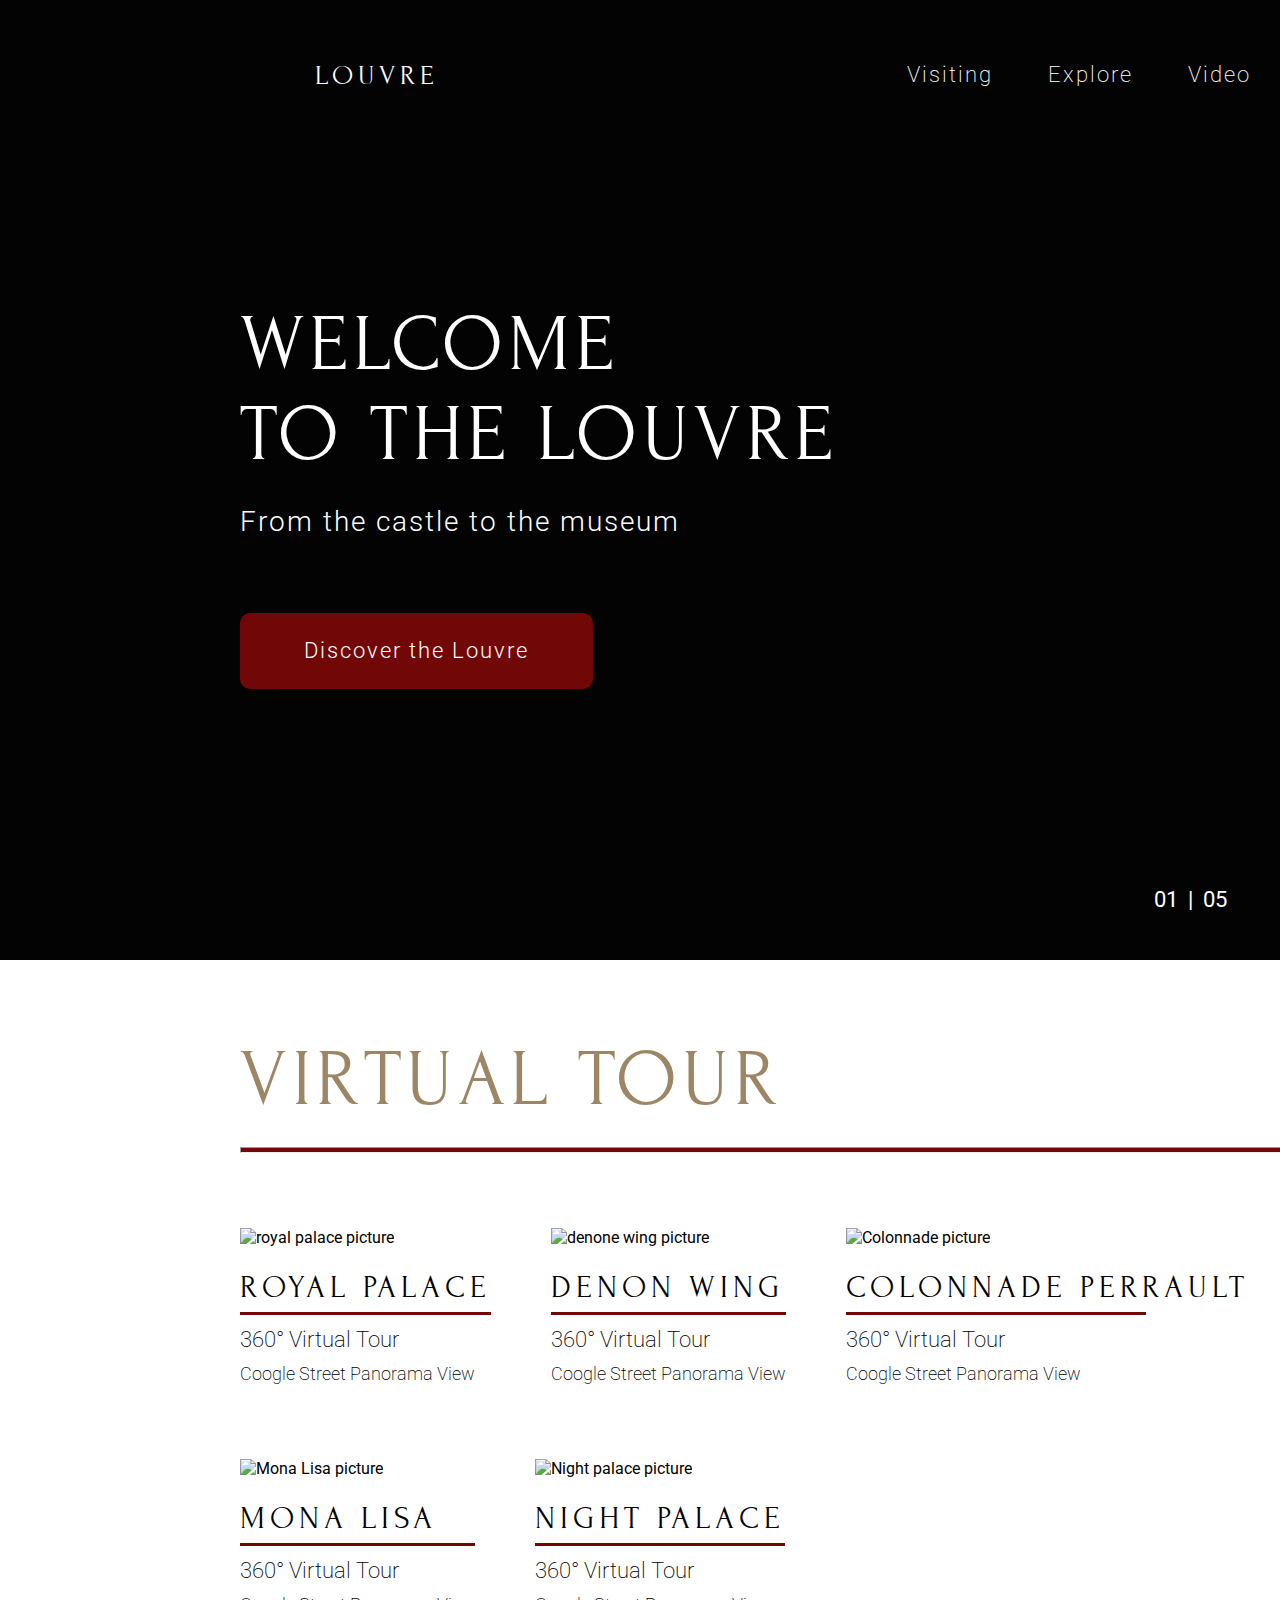
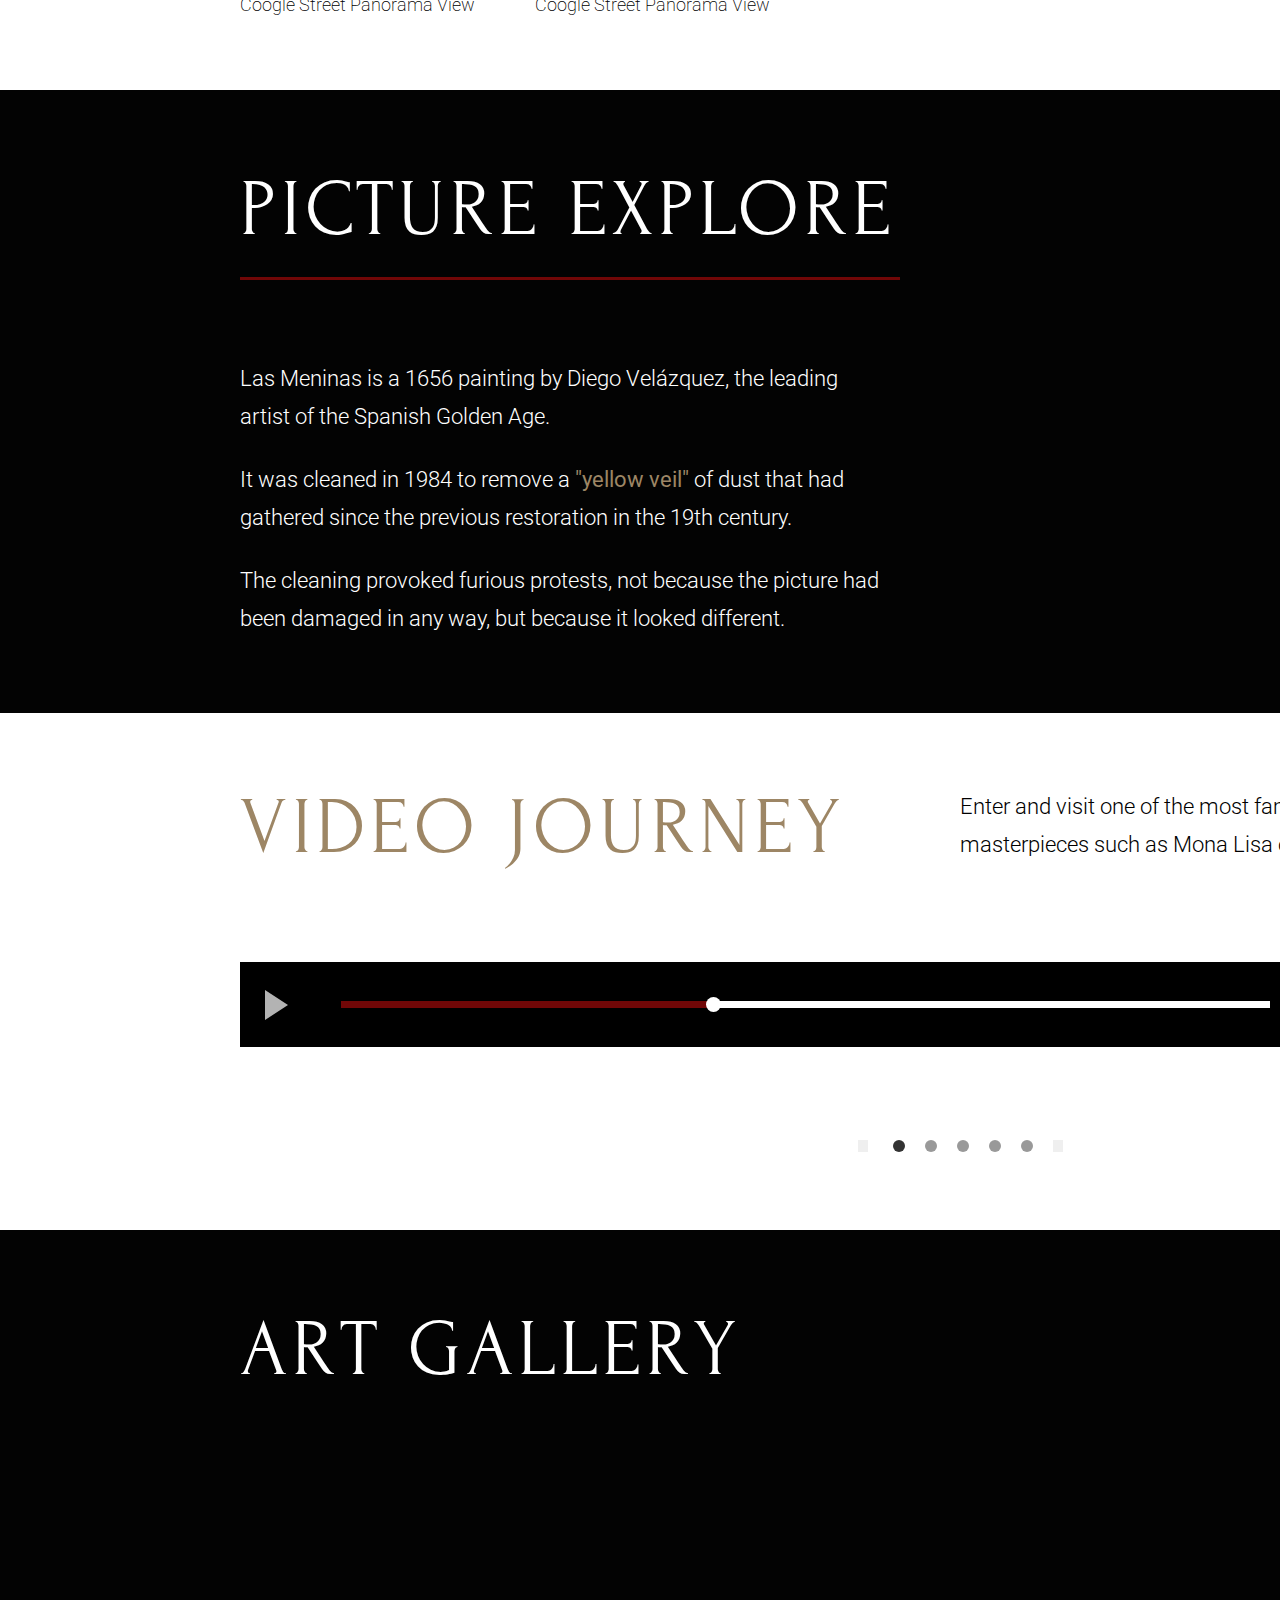
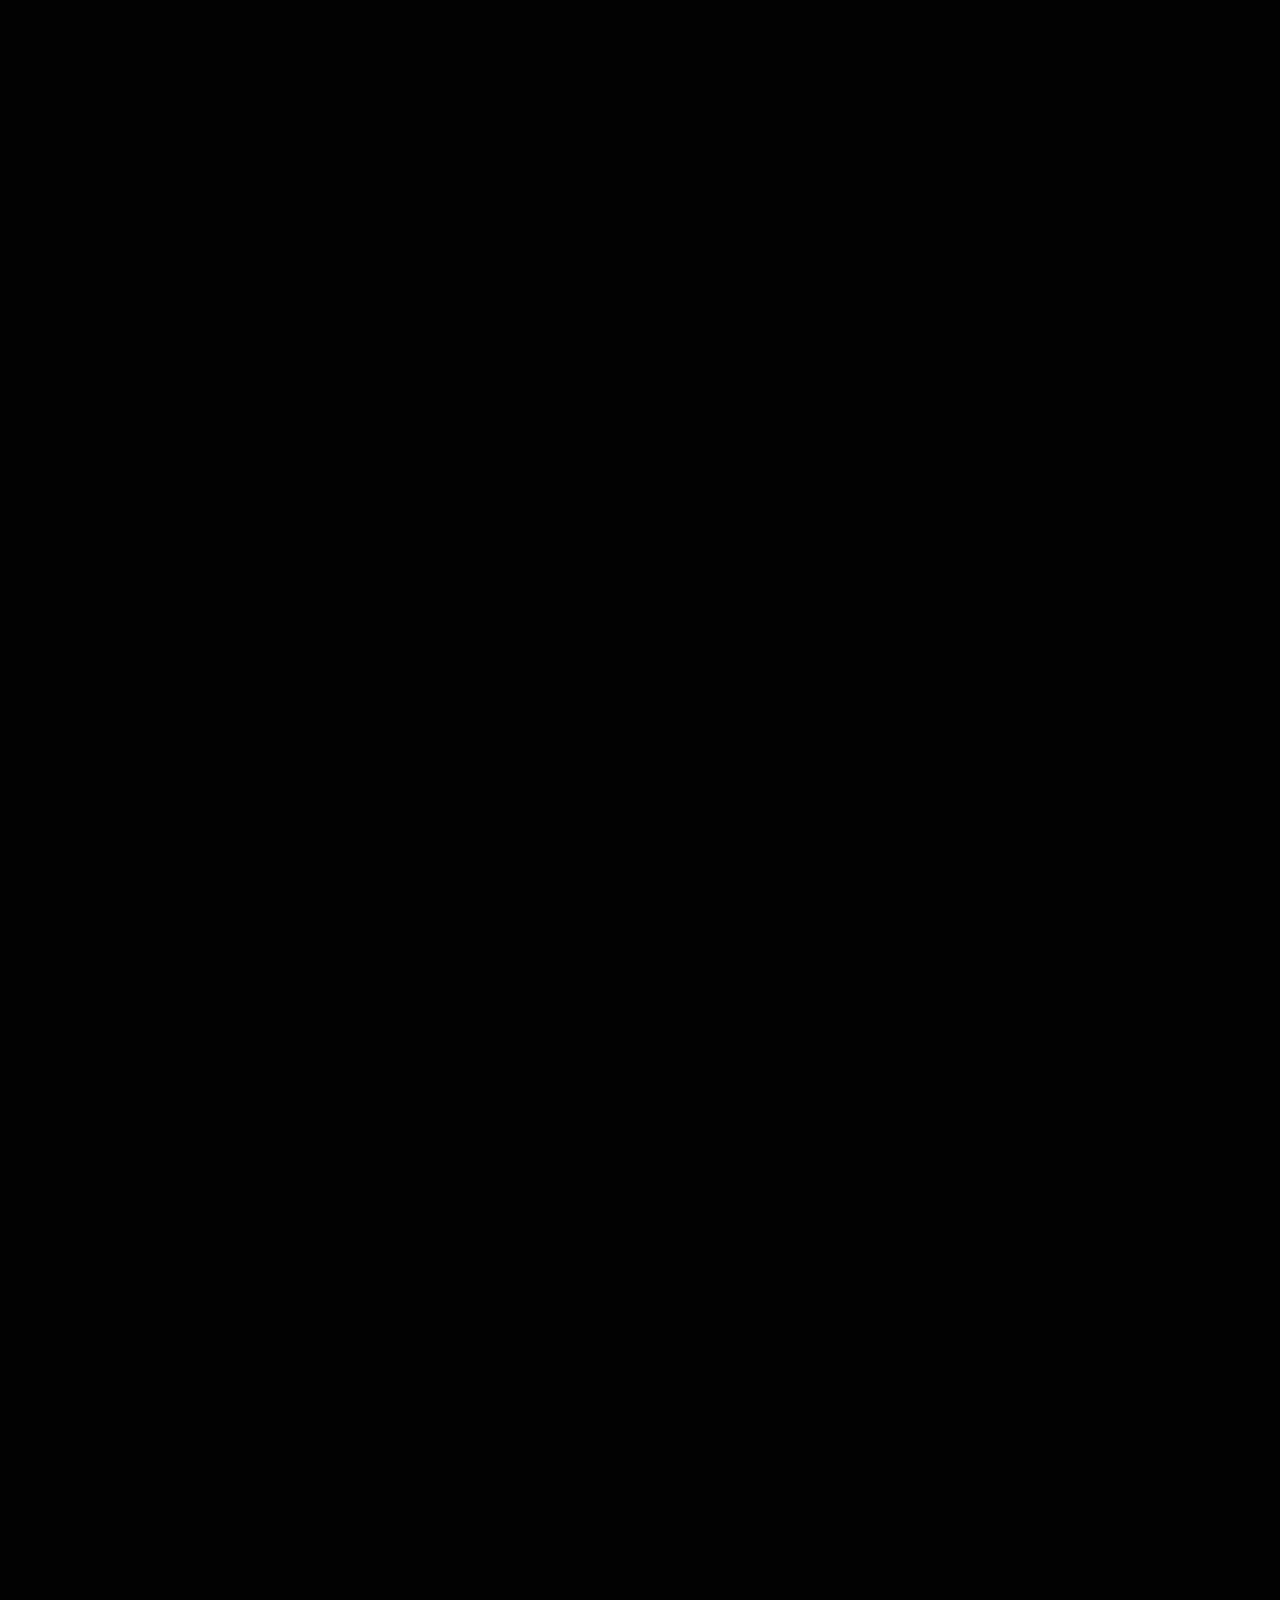
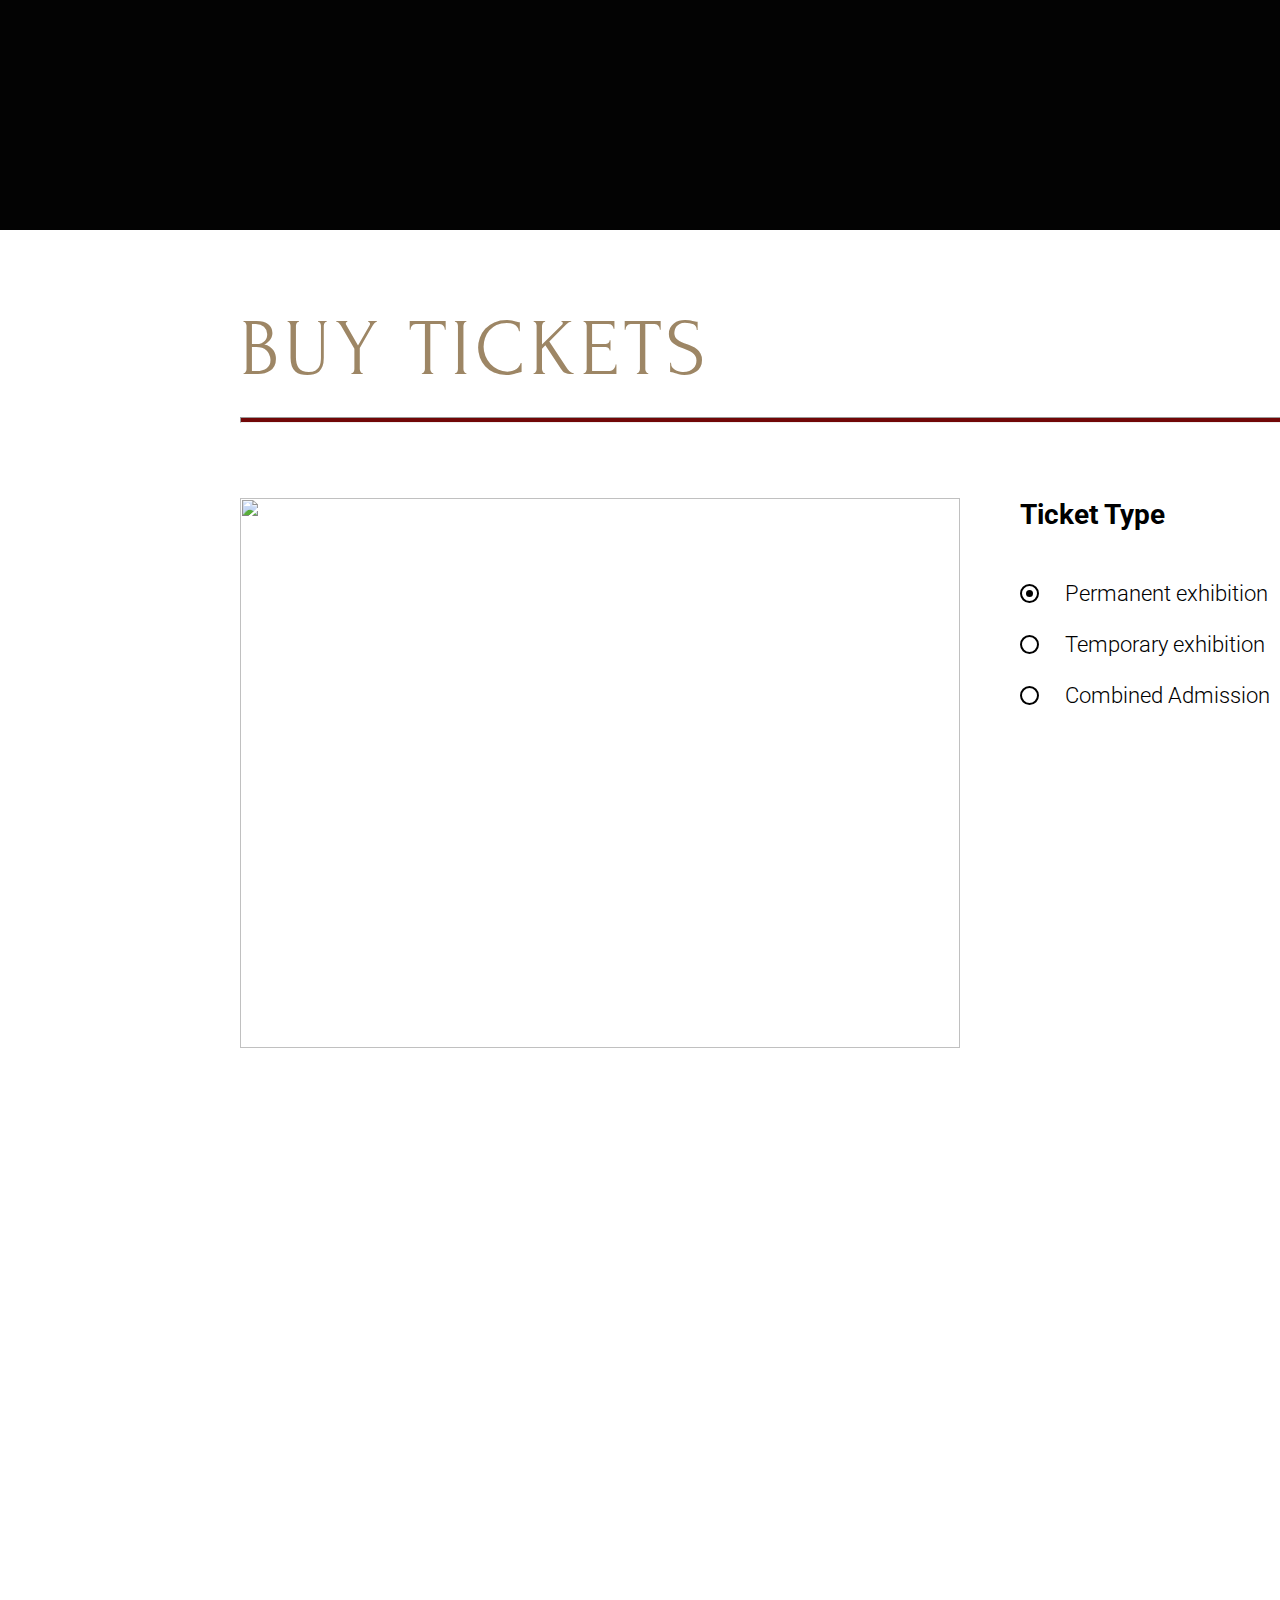
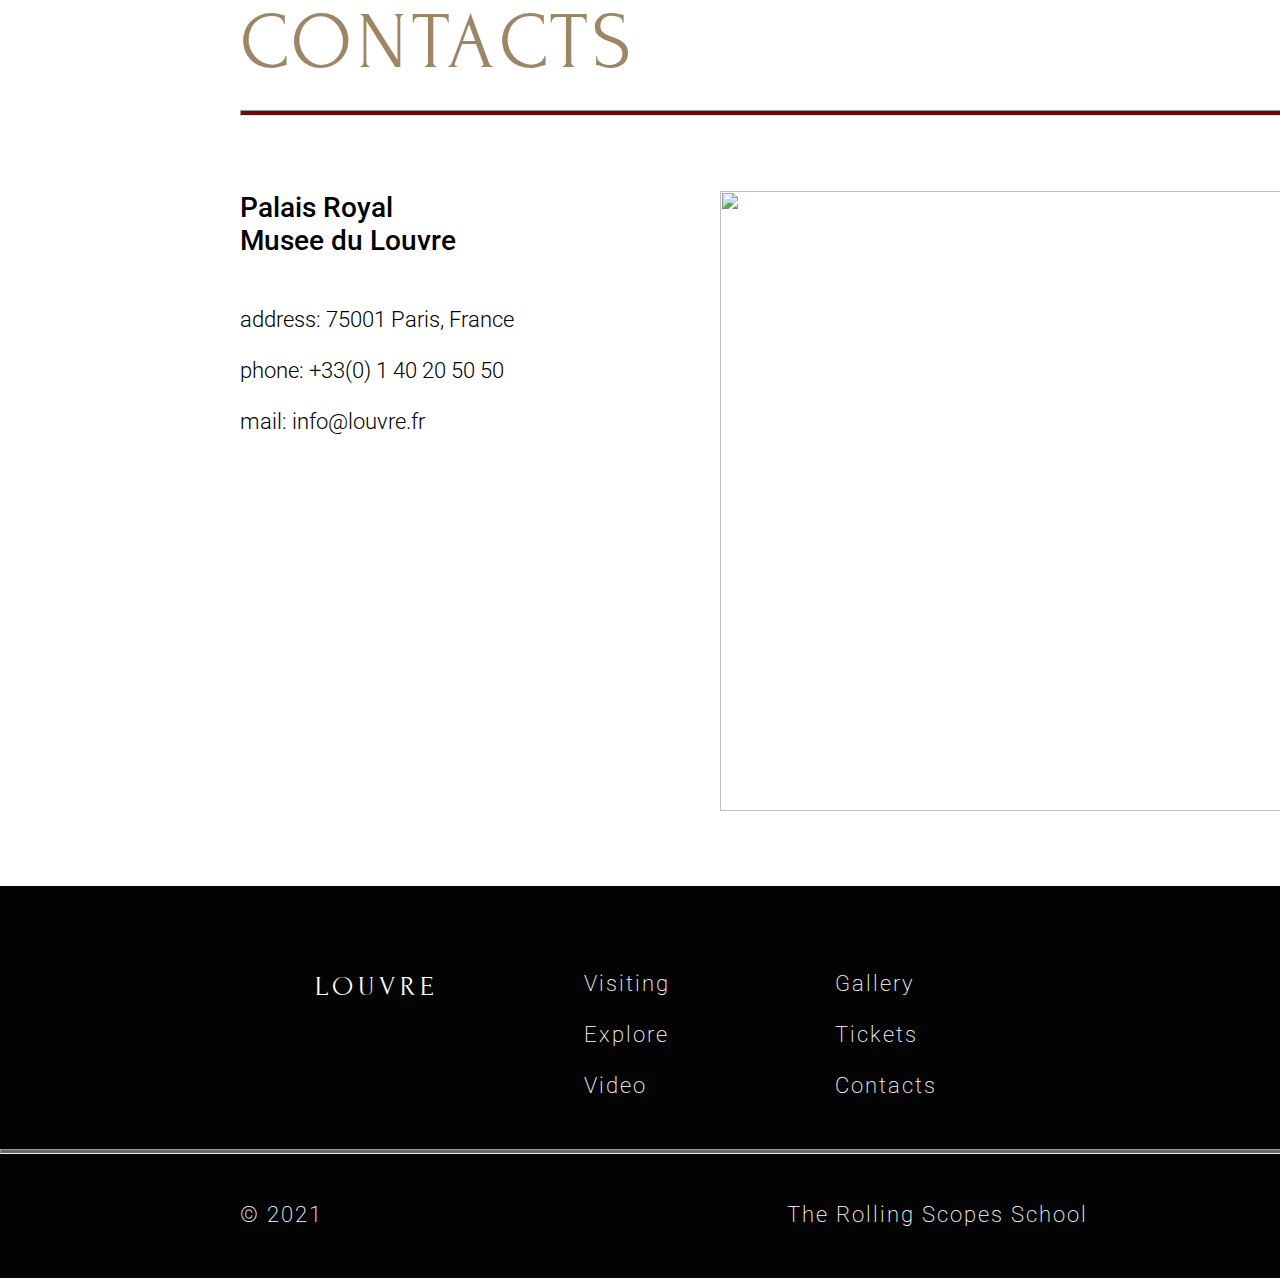
==== museum/index.html @ 7eae566b "feat: add popup form" ====
<!DOCTYPE html>
<html lang="en">
<head>
  <meta charset="UTF-8">
  <meta http-equiv="X-UA-Compatible" content="IE=edge">
  <meta name="viewport" content="width=device-width, initial-scale=1.0">
  <link rel="preconnect" href="https://fonts.googleapis.com">
  <link rel="preconnect" href="https://fonts.gstatic.com" crossorigin>
  <link href="https://fonts.googleapis.com/css2?family=Forum&family=Roboto:wght@100;300;400&display=swap" rel="stylesheet">
  <link rel="stylesheet" href="style.css" />
  <link rel="icon" href="assets/favicon.ico">
  <title>museum</title>
</head>
<body>
  <header class="main-header dark-section">
    <div class="container header-container">
      <div class="header-title">
        <h1 class="header-title">Louvre</h1>
      </div>
      <nav class="header-nav">
        <ul class="top-nav-list">
          <li class="top-nav-item">
            <a class="nav-link" href="#visiting">Visiting</a>
          </li>
          <li class="top-nav-item">
            <a class="nav-link" href="#explore">Explore</a>
          </li>
          <li class="top-nav-item">
            <a class="nav-link" href="#video">Video</a>
          </li>
          <li class="top-nav-item">
            <a class="nav-link" href="#gallery">Gallery</a>
          </li>
          <li class="top-nav-item">
            <a class="nav-link" href="#tickets">Tickets</a>
          </li>
          <li class="top-nav-item">
            <a class="nav-link" href="#contacts">Contacts</a>
          </li>
        </ul>
      </nav>
    </div>
  </header>
  <main>
    <section class="section dark-section welcome-section">
      <div class="container welcome-container">
        <div class="welcome-info">
          <h2 class="section-title dark-section-title">Welcome <br> to the Louvre</h2>
          <p class="welcome-text">From the castle to the museum</p>
          <a class="welcome-link" href="tours/tour1.html" target="_blank">Discover the Louvre</a>
        </div>
        <div class="slider-nav">
          <div class="counter">
            <span>01&nbsp |&nbsp  05</span>
          </div>
          <ul class="slider-dots">
            <li class="slide-dot slick-active"><button></button></li>
            <li class="slide-dot"><button></button></li>
            <li class="slide-dot"><button></button></li>
            <li class="slide-dot"><button></button></li>
            <li class="slide-dot"><button></button></li>
          </ul>
          <div class="arrow-buttons">
            <button class="left-arrow"></button>
            <button class="rigth-arrow"></button>
          </div>
        </div>
      </div>
    </section>
    <section class="section visiting-section" id="Explore">
      <div class="container visiting-container">
        <h2 class="section-title">Virtual tour</h2>
        <hr>
        <div class="tour-items">
          <a class="tour-link" href="tours/tour2.html" target="_blank">
            <div class="tour-item">
              <img class="tour-pic" src="./assets/img/tours/Royal Palace.jpg" width="440" height="285" alt="royal palace picture">
              <h3 class="tour-title">Royal palace</h3>
              <p class="tour-info-header">360° Virtual Tour</p>
              <p class="tour-info-footer">Coogle Street Panorama View</p>
            </div>
          </a>
          <a class="tour-link" href="tours/tour3.html" target="_blank">
            <div class="tour-item">
              <img class="tour-pic" src="./assets/img/tours/Denone Wing.jpg" width="440" height="285" alt="denone wing picture">
              <h3 class="tour-title">Denon wing</h3>
              <p class="tour-info-header">360° Virtual Tour</p>
              <p class="tour-info-footer">Coogle Street Panorama View</p>
            </div>
          </a>
          <a class="tour-link" href="tours/tour4.html" target="_blank">
            <div class="tour-item">
              <img class="tour-pic" src="./assets/img/tours/colonnade.jpg" width="440" height="285" alt="Colonnade picture">
              <h3 class="tour-title">Colonnade Perrault</h3>
              <span class="tour-info-header">360° Virtual Tour</span>
              <p class="tour-info-footer">Coogle Street Panorama View</p>
            </div>
          </a>
          <a class="tour-link" href="tours/tour5.html" target="_blank">
            <div class="tour-item">
              <img class="tour-pic" src="./assets/img/tours/greek hall.jpg" width="440" height="285" alt="greek hall picture">
              <h3 class="tour-title">Greek hall</h3>
              <p class="tour-info-header">360° Virtual Tour</p>
              <p class="tour-info-footer">Coogle Street Panorama View</p>
            </div>
          </a>
          <a class="tour-link" href="tours/tour6.html" target="_blank">
            <div class="tour-item">
              <img class="tour-pic" src="./assets/img/tours/mona.jpg" width="440" height="285" alt="Mona Lisa picture">
              <h3 class="tour-title">Mona Lisa</h3>
              <p class="tour-info-header">360° Virtual Tour</p>
              <p class="tour-info-footer">Coogle Street Panorama View</p>
            </div>
          </a>
          <a class="tour-link" href="tours/tour7.html" target="_blank">
            <div class="tour-item">
              <img class="tour-pic" src="./assets/img/tours/night.jpg" width="440" height="285" alt="Night palace picture">
              <h3 class="tour-title">Night Palace</h3>
              <p class="tour-info-header">360° Virtual Tour</p>
              <p class="tour-info-footer">Coogle Street Panorama View</p>
            </div>
          </div>
          </a>
      </div>
    </section>
    <section class="section dark-section explore-section" id="visiting">
      <div class="container explore-container">
        <div class="explore-info">
          <h2 class="section-title dark-section-title">Picture explore</h2>
          <div class="explore-text">
            <p>Las Meninas is a 1656 painting by Diego Velázquez, the leading<br> artist of the Spanish Golden Age.</p>
            <p>It was cleaned in 1984 to remove a <span>"yellow veil"</span> of dust that had gathered since the previous restoration in the 19th century.</p>
            <p>The cleaning provoked furious protests, not because the picture had been damaged in any way, but because it looked different.</p>
          </div>
        </div>
        <div class="explore-slider">
          <div class="slide">
            <img src="./assets/img/explore-slider/after.jpg" width="720" height="700" alt="image after explore">
          </div>
        </div>
      </div>
    </section>
    <section class="section video-section" id="video">
      <div class="container video-container">
        <div class="video-header">
          <h2 class="section-title video-title">Video journey</h2>
          <p class="video-text">Enter and visit one of the most famous museums in the world and enjoy masterpieces such as Mona Lisa or Hammurabi's Code</p>
        </div>
          <div class="main-video">
            <img class="player" src="./assets/img/Preview.png" alt="">
            <button class="video-start"></button>
            <div class="player-control">
              <svg width="23" height="30" viewBox="0 0 23 30" fill="none" xmlns="http://www.w3.org/2000/svg">
                <path d="M23 15.0051L0 0C0 22.6144 0 11.5158 0 30L23 15.0051Z" fill="#B3B3B3"/>
              </svg>              
              <input class="progress" type="range" value="40" min="0" max="100" step="1">
              <svg width="36" height="30" viewBox="0 0 36 30" fill="none" xmlns="http://www.w3.org/2000/svg">
                <path d="M18.3326 0C17.8816 0 17.4905 0.156374 17.1604 0.469123L8.48928 8.68426H1.66737C1.21531 8.68426 0.825273 8.84064 0.495164 9.15339C0.165055 9.46614 0 9.83665 0 10.2639V19.7361C0 20.1633 0.165055 20.5339 0.495164 20.8466C0.825273 21.1594 1.21636 21.3157 1.66737 21.3157H8.48928L17.1604 29.5309C17.4905 29.8436 17.8806 30 18.3326 30C18.7847 30 19.1747 29.8436 19.5048 29.5309C19.8349 29.2181 20 28.8486 20 28.4203V1.57968C20 1.15239 19.8349 0.781873 19.5059 0.469123C19.1768 0.156374 18.7857 0 18.3337 0H18.3326Z" fill="#B3B3B3"/>
                <path d="M28.0399 18.515C28.7419 17.434 29.0929 16.266 29.0929 15.01C29.0929 13.754 28.7419 12.582 28.0399 11.492C27.3379 10.402 26.4099 9.63396 25.2529 9.18796C25.0879 9.10596 24.8809 9.06396 24.6339 9.06396C24.2049 9.06396 23.8329 9.21697 23.5189 9.52197C23.2049 9.82897 23.0479 10.203 23.0479 10.649C23.0479 10.996 23.1469 11.289 23.3459 11.528C23.5449 11.767 23.7829 11.974 24.0639 12.147C24.3439 12.32 24.6249 12.51 24.9059 12.717C25.1869 12.924 25.4259 13.216 25.6239 13.596C25.8219 13.976 25.9209 14.447 25.9209 15.008C25.9209 15.569 25.8219 16.04 25.6239 16.42C25.4259 16.8 25.1869 17.093 24.9059 17.299C24.6249 17.505 24.3439 17.696 24.0639 17.869C23.7829 18.042 23.5439 18.249 23.3459 18.488C23.1479 18.727 23.0479 19.021 23.0479 19.367C23.0479 19.813 23.2059 20.188 23.5189 20.494C23.8329 20.798 24.2039 20.953 24.6339 20.953C24.8809 20.953 25.0879 20.912 25.2529 20.829C26.4089 20.366 27.3379 19.594 28.0399 18.512V18.515Z" fill="#B3B3B3"/>
                <path d="M33.8744 22.1208C35.2915 19.9463 36 17.5714 36 14.999C36 12.4276 35.2915 10.0547 33.8744 7.87713C32.4574 5.70262 30.5822 4.11727 28.2497 3.12618C28.0337 3.04274 27.8167 3 27.5997 3C27.1667 3 26.7913 3.15976 26.4744 3.47927C26.1574 3.79878 26 4.17629 26 4.61384C26 5.26914 26.325 5.76469 26.975 6.1015C27.9075 6.58891 28.5414 6.95828 28.8744 7.21063C30.1078 8.11829 31.0707 9.25592 31.762 10.6255C32.4534 11.9952 32.7996 13.4523 32.7996 15C32.7996 16.5457 32.4534 18.0038 31.762 19.3745C31.0707 20.7441 30.1078 21.8817 28.8744 22.7894C28.5414 23.0417 27.9075 23.4111 26.975 23.8985C26.325 24.2353 26 24.7298 26 25.3862C26 25.8227 26.1585 26.2012 26.4744 26.5207C26.7903 26.8402 27.1738 27 27.6239 27C27.8238 27 28.0327 26.9573 28.2487 26.8738C30.5811 25.8817 32.4574 24.2984 33.8734 22.1219L33.8744 22.1208Z" fill="#B3B3B3"/>
              </svg>
              <input class="volume" type="range" id='volume' min=0 max=1 step=0.01 value='1'>
              <svg width="36" height="36" viewBox="0 0 36 36" fill="none" xmlns="http://www.w3.org/2000/svg">
                <path d="M31.744 31.7534H23.2432V35.9999H35.9995V23.2402H31.744V31.7534Z" fill="#B3B3B3"/>
                <path d="M4.25546 23.2402H0V35.9999H12.7563V31.7534H4.25546V23.2402Z" fill="#B3B3B3"/>
                <path d="M0 12.7597H4.25546V4.25656H12.7563V0H0V12.7597Z" fill="#B3B3B3"/>
                <path d="M23.2432 0V4.25656H31.744V12.7597H35.9995V0H23.2432Z" fill="#B3B3B3"/>
              </svg> 
            </div>
          </div>
          <div class="video-playlist">
            <div class="video-item">
              <img class="youtube-prewiev" src="./assets/img/Video slide item 1.png" alt="">
              <button class="youtube-icon"></button>
            </div>
            <div class="video-item">
              <img class="youtube-prewiev" src="./assets/img/Video slide item 2.png" alt="">
              <button class="youtube-icon"></button>
            </div>
            <div class="video-item">
              <img class="youtube-prewiev" src="./assets/img/Video slide item 3.png" alt="">
              <button class="youtube-icon"></button>
            </div>
          </div>
          <div class="playlist-control">
            <button class="left-switch"></button>
            <ul class="slider-dots">
              <li class="slide-dot slick-active"><button></button></li>
              <li class="slide-dot"><button></button></li>
              <li class="slide-dot"><button></button></li>
              <li class="slide-dot"><button></button></li>
              <li class="slide-dot"><button></button></li>
            </ul>
            <button class="rigth-switch"></button>
          </div> 
      </div>
    </section>
    <section class="section dark-section gallery-section" id="gallery">
      <div class="container gallery-container">
        <h2 class="section-title dark-section-title gallery-title">Art gallery</h2>
        <div class="picture-container">
          <div class="picture-inner-container">
          </div>
        </div>
      </div>
    </section>
    <section class="section tickets-section" id="tickets">
      <div class="container tickets-container">
        <h2 class="section-title gallery-titler">Buy tickets</h2>
        <hr>
        <div class="tickets-content">
          <img class="tickets-img" src="./assets/img/tickets img.png" width="720" height="550" alt="">
          <div class="tickets-form">
            <div class="ticket-type-selectors">
              <h4 class="tickets-form-header">Ticket Type</h4>
              <label class="radio-container">
                <input class="radio-input" type="radio" checked="checked" name="radio">
                <span class="checkmark"></span>
                Permanent exhibition
              </label>
              <label class="radio-container">
                <input class="radio-input" type="radio" name="radio">
                <span class="checkmark"></span>
                Temporary exhibition
              </label>
              <label class="radio-container">
                <input class="radio-input" type="radio" name="radio">
                <span class="checkmark"></span>
                Combined Admission
              </label>
            </div>
            <div class="tickets-counters">
              <h4 class="tickets-form-header">Amount</h4>
              <p class="counter-label">Basic 18+</p>
              <div class="ticket-counter">
                <button type="button" onclick="this.nextElementSibling.stepDown()">–</button>
                <input type="number" min="0" max="20" value="1" readonly class="number">
                <button type="button" onclick="this.previousElementSibling.stepUp()">+</button>
              </div>
              <p class="counter-label">Senior 65+</p>
              <div class="ticket-counter">
                <button type="button" onclick="this.nextElementSibling.stepDown()">–</button>
                <input type="number" min="0" max="20" value="1" readonly class="number">
                <button type="button" onclick="this.previousElementSibling.stepUp()">+</button>
              </div>
              <p class="total-price">Total €220</p>
              <button class="buy popup-btn">Buy Now</button>
          </div>
        </div>
      </div>
    </section>
    <div class="parallax"></div>
    <section class="section contacts-section" id="contacts">
      <div class="container tickets-container">
        <h2 class="section-title contacts-titler">Contacts</h2>
        <hr>
        <div class="contacts-content">
          <div class="contacts-info">
            <h4 class="organization-name">Palais Royal<br>Musee du Louvre</h4>
            <p class="contact-info">address: 75001 Paris, France</p>
            <p class="contact-info">phone: <a class="contact-link" href="tel:+3301402050">+33(0) 1 40 20 50 50</a></p>
            <p class="contact-info">mail: <a class="contact-link" href="mailto:info@louvre.fr">info@louvre.fr</a></p>
          </div>
          <img class="map" src="./assets/img/map.png" width="960" height="620" alt="">
        </div>
      </div>
    </section>
  </main>
  <footer class="main-footer dark-section">
    <div class="container">
      <div class="footer-content">
        <div class="footer-title">
          <p class="footer-name">Louvre</p>
        </div>
        <nav class="footer-nav">
          <ul class="footer-nav-list">
            <li class="footer-nav-item">
              <a class="nav-link" href="#visiting">Visiting</a>
            </li>
            <li class="footer-nav-item">
              <a class="nav-link" href="#explore">Explore</a>
            </li>
            <li class="footer-nav-item">
              <a class="nav-link" href="#video">Video</a>
            </li>
          </ul>
          <ul class="footer-nav-list">
            <li class="footer-nav-item">
              <a class="nav-link" href="#gallery">Gallery</a>
            </li>
            <li class="footer-nav-item">
              <a class="nav-link" href="#tickets">Tickets</a>
            </li>
            <li class="footer-nav-item">
              <a class="nav-link" href="#contacts">Contacts</a>
            </li>
          </ul>
        </nav>
        <div class="social-links">
          <ul class="social-icons">
            <li>
              <a class="social-icon social-icon-youtube" href="https://www.youtube.com/user/louvre" title="..." target="_blank">
                <svg width="24" height="24" viewBox="0 0 24 24" fill="none" xmlns="http://www.w3.org/2000/svg">
                  <path d="M10.03 15.38V8.62L15.97 12L10.03 15.38ZM23.23 6.5C23.1026 6.01772 22.8508 5.57733 22.4998 5.22285C22.1489 4.86838 21.711 4.61222 21.23 4.48C19.46 4 12.35 4 12.35 4C12.35 4 5.25 4 3.48 4.48C2.99901 4.61222 2.56115 4.86838 2.21018 5.22285C1.85921 5.57733 1.60743 6.01772 1.48 6.5C1 8.28 1 12 1 12C1 12 1 15.72 1.47 17.5C1.5983 17.9835 1.85159 18.4247 2.20441 18.7793C2.55723 19.1338 2.99717 19.3893 3.48 19.52C5.25 20 12.36 20 12.36 20C12.36 20 19.46 20 21.23 19.52C21.711 19.3878 22.1489 19.1316 22.4998 18.7771C22.8508 18.4227 23.1026 17.9823 23.23 17.5C23.71 15.72 23.71 12 23.71 12C23.71 12 23.71 8.28 23.24 6.5H23.23Z" fill="white"/>
                </svg>                        
              </a>
            </li>
            <li>
              <a class="social-icon social-icon-insta" href="https://www.instagram.com/museelouvre/" title="..." target="_blank">
                <svg width="24" height="24" viewBox="0 0 24 24" fill="none" xmlns="http://www.w3.org/2000/svg">
                  <path d="M13.0202 2C14.8202 2 15.2002 2.02 16.1202 2.06C17.1802 2.11 17.9102 2.28 18.5402 2.53C19.2002 2.78 19.7602 3.13 20.3102 3.68C20.8702 4.23 21.2102 4.79 21.4702 5.45C21.7202 6.08 21.8802 6.81 21.9302 7.88C21.9802 8.83 21.9902 9.2 21.9902 11.2V12.8C21.9902 14.8 21.9802 15.17 21.9302 16.12C21.9144 16.9468 21.7589 17.7651 21.4702 18.54C21.2102 19.2 20.8702 19.76 20.3202 20.31C19.7602 20.87 19.2002 21.21 18.5402 21.47C17.9102 21.72 17.1802 21.88 16.1202 21.93C15.1702 21.98 14.7902 21.99 12.7902 21.99H11.2002C9.20015 21.99 8.83015 21.98 7.87015 21.93C7.04333 21.9141 6.22515 21.7586 5.45015 21.47C4.78376 21.2195 4.17981 20.8271 3.68015 20.32C3.16796 19.8186 2.77199 19.211 2.52015 18.54C2.23177 17.765 2.07626 16.9468 2.06015 16.12C2.01113 15.0874 1.99112 14.0537 2.00015 13.02V10.97C2.00015 9.17 2.02015 8.79 2.06015 7.87C2.11015 6.81 2.28015 6.08 2.52015 5.45C2.78015 4.79 3.12015 4.23 3.68015 3.68C4.17533 3.16743 4.78059 2.77418 5.45015 2.53C6.22461 2.23821 7.04278 2.07931 7.87015 2.06C8.79015 2.02 9.17015 2 10.9702 2H13.0202ZM13.0402 3.8H10.9502C9.22015 3.8 8.85015 3.82 7.95015 3.86C6.98015 3.9 6.45015 4.06 6.10015 4.2C5.63015 4.38 5.30015 4.6 4.95015 4.95C4.60015 5.3 4.38015 5.63 4.20015 6.1C4.07015 6.45 3.90015 6.98 3.86015 7.96C3.82015 8.86 3.80015 9.22 3.80015 10.96V13.04C3.80015 14.78 3.82015 15.14 3.86015 16.04C3.90015 17.01 4.06015 17.54 4.20015 17.89C4.38015 18.36 4.60015 18.69 4.95015 19.04C5.30015 19.39 5.63015 19.61 6.10015 19.79C6.45015 19.93 6.98015 20.09 7.96015 20.13C8.93015 20.18 9.28015 20.19 11.4402 20.19H12.5502C14.7202 20.19 15.0602 20.18 16.0402 20.13C17.0102 20.09 17.5402 19.93 17.8902 19.79C18.3602 19.61 18.6902 19.39 19.0402 19.04C19.3902 18.69 19.6102 18.36 19.7902 17.89C19.9302 17.54 20.0902 17.01 20.1302 16.04C20.1802 15.06 20.1902 14.72 20.1902 12.55V11.45C20.1902 9.28 20.1802 8.93 20.1302 7.95C20.0902 6.98 19.9302 6.45 19.7902 6.1C19.6292 5.66543 19.373 5.27246 19.0402 4.95C18.7179 4.61692 18.3249 4.3606 17.8902 4.2C17.2971 3.98317 16.6716 3.86822 16.0402 3.86C15.0409 3.81227 14.0405 3.79226 13.0402 3.8ZM12.0002 6.86C13.362 6.86 14.6681 7.40101 15.6311 8.36401C16.5941 9.32701 17.1352 10.6331 17.1352 11.995C17.1352 13.3569 16.5941 14.663 15.6311 15.626C14.6681 16.589 13.362 17.13 12.0002 17.13C10.6383 17.13 9.33216 16.589 8.36916 15.626C7.40616 14.663 6.86515 13.3569 6.86515 11.995C6.86515 10.6331 7.40616 9.32701 8.36916 8.36401C9.33216 7.40101 10.6383 6.86 12.0002 6.86ZM12.0002 8.66C11.1157 8.66 10.2674 9.01136 9.64195 9.6368C9.01652 10.2622 8.66515 11.1105 8.66515 11.995C8.66515 12.8795 9.01652 13.7278 9.64195 14.3532C10.2674 14.9786 11.1157 15.33 12.0002 15.33C12.8847 15.33 13.7329 14.9786 14.3584 14.3532C14.9838 13.7278 15.3352 12.8795 15.3352 11.995C15.3352 11.1105 14.9838 10.2622 14.3584 9.6368C13.7329 9.01136 12.8847 8.66 12.0002 8.66ZM17.3302 5.46C17.6484 5.46 17.9536 5.58643 18.1787 5.81147C18.4037 6.03652 18.5302 6.34174 18.5302 6.66C18.5302 6.97826 18.4037 7.28348 18.1787 7.50853C17.9536 7.73357 17.6484 7.86 17.3302 7.86C17.0119 7.86 16.7067 7.73357 16.4816 7.50853C16.2566 7.28348 16.1302 6.97826 16.1302 6.66C16.1302 6.34174 16.2566 6.03652 16.4816 5.81147C16.7067 5.58643 17.0119 5.46 17.3302 5.46Z" fill="white"/>
                </svg>                  
              </a>
            </li>
            <li>
              <a class="social-icon social-icon-fb" href="https://www.facebook.com/museedulouvre" title="..." target="_blank">
                <svg width="13" height="20" viewBox="0 0 13 20" fill="none" xmlns="http://www.w3.org/2000/svg">
                  <path d="M3.78 20L3.75 11.25H0V7.5H3.75V5C3.75 1.63 5.84 0 8.85 0C10.29 0 11.53 0.1 11.89 0.15V3.68H9.8C8.17 3.68 7.85 4.46 7.85 5.6V7.5H12.5L11.25 11.25H7.85V20H3.78Z" fill="white"/>
                </svg>
              </a>
            </li>
            <li>
              <a class="social-icon social-icon-twit" href="http://twitter.com/museelouvre" title="..." target="_blank">
                <svg width="20" height="17" viewBox="0 0 20 17" fill="none" xmlns="http://www.w3.org/2000/svg">
                  <path d="M20 1.88C19.25 2.25 18.5 2.38 17.62 2.5C18.5 2 19.12 1.25 19.37 0.25C18.5606 0.731306 17.6743 1.06959 16.75 1.25C15.9485 0.46227 14.8737 0.0144601 13.75 0C11.62 0 9.75 1.88 9.75 4.13C9.75 4.5 9.75 4.75 9.88 5C8.24216 4.93823 6.63643 4.52707 5.17046 3.79408C3.70448 3.0611 2.41212 2.02321 1.38 0.75C1.00812 1.39563 0.834247 2.13634 0.88 2.88C0.891623 3.55196 1.06825 4.21077 1.39434 4.79842C1.72043 5.38608 2.18597 5.88456 2.75 6.25C2.12 6.25 1.5 6 0.87 5.75C0.87 7.75 2.25 9.38 4.12 9.75C3.75 9.88 3.37 9.88 3 9.88C2.75 9.88 2.5 9.88 2.25 9.75C2.75 11.38 4.25 12.63 6.13 12.63C4.67779 13.7963 2.8622 14.4156 1 14.38H0C1.87496 15.5591 4.03554 16.2056 6.25 16.25C13.75 16.25 17.88 10 17.88 4.62V4.12C18.7387 3.53355 19.4617 2.76969 20 1.88Z" fill="white"/>
                </svg>
              </a>
            </li>
            <li>
              <a class="social-icon social-icon-pint" href="https://www.pinterest.fr/museedulouvre/" title="..." target="_blank">
                <svg width="20" height="20" viewBox="0 0 20 20" fill="none" xmlns="http://www.w3.org/2000/svg">
                  <path d="M10.0002 0C7.67571 0.00823729 5.42667 0.826025 3.63977 2.31277C1.85286 3.79952 0.63972 5.86234 0.208905 8.1466C-0.221909 10.4309 0.156518 12.7939 1.27913 14.8293C2.40174 16.8648 4.1984 18.4456 6.36023 19.3C6.26023 18.51 6.19023 17.3 6.39023 16.43L7.56023 11.46C7.56023 11.46 7.26023 10.86 7.26023 9.98C7.26023 8.59 8.07023 7.56 9.08023 7.56C9.93023 7.56 10.3502 8.2 10.3502 8.96C10.3502 9.82 9.80023 11.1 9.51023 12.29C9.27023 13.29 10.0102 14.1 11.0002 14.1C12.7802 14.1 14.1402 12.23 14.1402 9.53C14.1402 7.13 12.4202 5.47 9.96023 5.47C9.37582 5.44433 8.79227 5.53734 8.2448 5.74342C7.69733 5.94951 7.19729 6.26438 6.77487 6.66904C6.35245 7.07371 6.01641 7.55977 5.78702 8.09789C5.55763 8.63601 5.43966 9.21503 5.44023 9.8C5.44023 10.66 5.77023 11.58 6.18023 12.08C6.26023 12.18 6.27023 12.27 6.24023 12.37L5.96023 13.5C5.92023 13.68 5.81023 13.73 5.63023 13.64C4.37023 13.05 3.59023 11.24 3.59023 9.76C3.59023 6.61 5.89023 3.72 10.2102 3.72C13.6702 3.72 16.3802 6.18 16.3802 9.49C16.3802 12.94 14.2002 15.71 11.1802 15.71C10.1802 15.71 9.22023 15.18 8.90023 14.56L8.27023 16.93C7.97509 17.8577 7.55811 18.7421 7.03023 19.56C8.40406 19.9816 9.85261 20.1021 11.2772 19.9133C12.7018 19.7245 14.069 19.2309 15.2856 18.4661C16.5023 17.7014 17.5398 16.6833 18.3275 15.4814C19.1152 14.2795 19.6346 12.9219 19.8504 11.5011C20.0661 10.0804 19.9731 8.62979 19.5776 7.24822C19.1822 5.86664 18.4936 4.58652 17.5588 3.49506C16.6241 2.40359 15.465 1.52642 14.1607 0.923296C12.8563 0.320168 11.4373 0.00525257 10.0002 0Z" fill="white"/>
                </svg>
              </a>
            </li>            
          </ul>
        </div>
      </div>
    </div>
    <hr>
    <div class="container">
      <div class="footer-info">
        <p class="footer-info-text">© 2021</p>
        <p class="footer-info-text">The Rolling Scopes School</p>
        <p class="footer-info-text">IgorLap239</p>
      </div>
    </div>
  </footer>
  <div class="popup-form hidden">
    <div class="container full-form-container">
      <div class="form-container">
        <div class="boocking-info">
          <svg width="85" height="41" viewBox="0 0 85 41" fill="none" xmlns="http://www.w3.org/2000/svg">
            <path d="M0 41L42.5 0L85 41H0ZM71.1751 40.3828H83.1745L77.1793 34.6113L71.1751 40.3828ZM57.3062 40.3828H69.3056L63.3104 34.6113L57.3062 40.3828ZM43.4353 40.3828H55.4367L49.4345 34.6113L43.4353 40.3828ZM29.5404 40.3828H41.5907L35.5656 34.6113L29.5404 40.3828ZM15.6015 40.3828H27.6019L21.6067 34.6113L15.6015 40.3828ZM1.81255 40.3828H13.9129L7.91767 34.6133L1.81255 40.3828ZM36.1691 34.0261L42.449 40.1854L48.783 34.0789L42.453 27.9574L36.1691 34.0261ZM64.2966 33.6402C64.2053 33.7189 64.1456 33.8278 64.1285 33.9469C64.1115 34.066 64.1381 34.1873 64.2036 34.2883V34.4159L64.2946 34.4648L68.9339 39.018L70.2978 40.1695L76.6167 34.0779L70.4307 28.1249H70.0679L64.2966 33.6402ZM22.2962 34.0281L28.6281 40.1326L34.958 34.0281L28.6281 27.9056L22.2962 34.0281ZM50.033 34.0281L56.4618 40.1306L62.7918 34.0281L56.4618 27.9076L50.033 34.0281ZM8.42726 34.0281L14.7552 40.1306L15.1998 39.7119L20.6285 34.4817C20.6998 34.4276 20.7576 34.3578 20.7975 34.2777C20.8373 34.1977 20.8582 34.1095 20.8583 34.0201C20.8567 33.9246 20.8327 33.8308 20.7881 33.7463C20.7435 33.6618 20.6796 33.5889 20.6015 33.5336C19.5264 32.5216 18.4502 31.4738 17.3711 30.427L15.7584 28.8677L14.7592 27.9056L8.42726 34.0281ZM15.3617 27.3393L21.7886 33.5296L21.9834 33.1866L27.6349 27.7261C27.7182 27.6504 27.7734 27.5489 27.7915 27.4379C27.8096 27.327 27.7897 27.2132 27.7348 27.115V26.9854L27.6349 26.8996L22.1393 21.6555C22.0482 21.5616 21.945 21.4802 21.8325 21.4132L21.6327 21.2926L15.3617 27.3393ZM43.699 26.9844C43.6423 27.0277 43.5948 27.082 43.5595 27.144C43.5241 27.206 43.5016 27.2744 43.4932 27.3453C43.4921 27.4283 43.5084 27.5106 43.5409 27.587C43.5734 27.6633 43.6215 27.7321 43.6821 27.7889L48.8949 32.8506C49.0288 32.9962 49.1946 33.1547 49.3945 33.3292L49.6063 33.5216L55.9323 27.423L49.1996 20.9785V21.6844L43.699 26.9844ZM57.0653 27.3832L63.3973 33.4897L69.7272 27.3832L63.3973 21.2786L57.0653 27.3832ZM29.2316 27.3832L35.5556 33.4817L36.0691 33.0241L36.8975 32.2345C38.3763 30.8268 39.9061 29.3721 41.4159 27.8478C41.4897 27.7976 41.5505 27.7307 41.5934 27.6525C41.6363 27.5744 41.66 27.4872 41.6627 27.3981C41.6649 27.302 41.6442 27.2066 41.6024 27.12C41.5605 27.0333 41.4987 26.9578 41.4219 26.8996C39.7002 25.2586 38.0516 23.6844 36.4259 22.0922L35.5586 21.2836L29.2316 27.3832ZM22.2972 20.6465L28.6291 26.7491L34.959 20.6465L28.6291 14.5221L22.2972 20.6465ZM36.1681 20.6465L42.452 26.7361L48.782 20.6316L42.498 14.5251L36.1681 20.6465ZM50.037 20.6465L56.3689 26.7341L62.6988 20.6276L56.3669 14.54L50.037 20.6465ZM49.2436 8.07857C49.2251 8.10788 49.2014 8.13355 49.1737 8.15433C47.3171 9.97283 45.4636 11.7714 43.5861 13.551C43.5031 13.624 43.4475 13.723 43.4284 13.8317C43.4093 13.9404 43.4279 14.0524 43.4812 14.1492V14.2788L43.5811 14.3715L49.0078 19.6157L49.4874 20.0284L55.8064 13.9528L49.4454 7.75654L49.2436 8.07857ZM29.2306 13.9428L35.5476 20.0324L35.9472 19.7084L41.5098 14.3486C41.6001 14.269 41.6595 14.1604 41.6777 14.0416C41.696 13.9229 41.6719 13.8015 41.6097 13.6986V13.5689L41.5098 13.4892L35.6385 7.85923L29.2306 13.9428ZM36.5558 6.91905C36.4665 7.01021 36.4151 7.13162 36.4118 7.25899C36.4085 7.38636 36.4535 7.51031 36.5378 7.606L42.452 13.2938L48.784 7.18725L42.6679 1.32099H42.3042L36.5558 6.91905Z" fill="#9D8665"/>
          </svg>          
          <h2 class="section-title form-title">Booking tickets</h2>
          <p class="form-title-text">Tour to Louvre</p>
          <hr>
          <form class="info-form" action="">
            <fieldset class="data-time">
              <svg width="15" height="15" viewBox="0 0 15 15" fill="none" xmlns="http://www.w3.org/2000/svg">
                <path d="M13.585 1.21691H12.0982V0.498732C12.0982 0.36646 12.045 0.239613 11.9502 0.146082C11.8555 0.052552 11.7269 0 11.5929 0C11.4589 0 11.3303 0.052552 11.2356 0.146082C11.1408 0.239613 11.0875 0.36646 11.0875 0.498732V1.21292H3.91146V0.498732C3.91146 0.36646 3.85822 0.239613 3.76345 0.146082C3.66868 0.052552 3.54014 0 3.40611 0C3.27208 0 3.14354 0.052552 3.04877 0.146082C2.954 0.239613 2.90075 0.36646 2.90075 0.498732V1.21292H1.415C1.04059 1.21292 0.681447 1.35937 0.416228 1.62018C0.151009 1.88099 0.00133717 2.2349 0 2.6044V3.85619H14.996V2.6044C14.9936 2.23629 14.844 1.884 14.5798 1.62417C14.3155 1.36433 13.958 1.21795 13.585 1.21691Z" fill="#030303"/>
                <path d="M0 13.6086C0.00133717 13.9781 0.151009 14.3321 0.416228 14.5929C0.681447 14.8537 1.04059 15.0001 1.415 15.0001H13.585C13.9594 15.0001 14.3186 14.8537 14.5838 14.5929C14.849 14.3321 14.9987 13.9781 15 13.6086V4.93066H0V13.6086ZM7.075 11.8681C7.11993 11.3986 7.26002 10.9428 7.48695 10.5278C7.71388 10.1128 8.02302 9.74698 8.396 9.45219C9.09541 8.72802 9.27835 8.50359 9.27835 7.93903C9.27835 7.51011 9.16616 7.17497 8.67192 7.17497C8.17769 7.17497 8.02709 7.53206 8.00384 8.10261H7.11138C7.08791 7.88932 7.11245 7.67355 7.18324 7.4707C7.25404 7.26785 7.36934 7.08292 7.52092 6.92914C7.6725 6.77535 7.85662 6.6565 8.06013 6.58105C8.26364 6.5056 8.48151 6.47542 8.6982 6.49268C8.90216 6.46457 9.10993 6.48291 9.30559 6.54629C9.50126 6.60966 9.67963 6.71641 9.82704 6.85833C9.97446 7.00025 10.087 7.17357 10.156 7.36504C10.2251 7.55652 10.2488 7.76103 10.2254 7.96295C10.2254 8.63226 10.0232 8.98738 9.26016 9.72451C8.78529 10.1283 8.40375 10.628 8.1413 11.1898H10.382L10.2567 11.9189H7.075V11.8681ZM4.67657 6.96749C5.047 6.91625 5.39635 6.76662 5.68728 6.5346H6.30281V11.9209H5.38104V7.53207C5.14897 7.58541 4.91179 7.61417 4.67354 7.61785L4.67657 6.96749Z" fill="#030303"/>
              </svg>
              <input type="date" name="" placeholder="&nbsp&nbsp Date &nbsp&nbsp&nbsp&nbsp&nbsp&nbsp&nbsp&nbsp&nbsp&nbsp&nbsp&nbsp&nbsp" onchange="this.className=(this.value!=''?'has-value':'')">
              <svg width="15" height="15" viewBox="0 0 15 15" fill="none" xmlns="http://www.w3.org/2000/svg">
                <path d="M7.49142 1.76945e-06C6.00839 0.00169958 4.55915 0.443039 3.32689 1.26822C2.09464 2.0934 1.13468 3.26537 0.568362 4.63602C0.00204669 6.00666 -0.145202 7.51442 0.145226 8.96874C0.435653 10.4231 1.15072 11.7586 2.20004 12.8066C3.24936 13.8546 4.58582 14.568 6.0405 14.8566C7.49518 15.1452 9.00276 14.9961 10.3727 14.428C11.7426 13.86 12.9134 12.8985 13.737 11.6652C14.5607 10.4319 15.0002 8.98218 15 7.49915C14.9994 6.51371 14.8048 5.53802 14.4271 4.62782C14.0495 3.71762 13.4962 2.89073 12.799 2.19436C12.1017 1.49799 11.2741 0.945796 10.3634 0.569285C9.45277 0.192773 8.47685 -0.000674971 7.49142 1.76945e-06ZM10.4004 10.0192C10.3273 10.1214 10.2166 10.1904 10.0926 10.211C9.9686 10.2316 9.84152 10.2022 9.73927 10.1291L6.95478 8.14311V3.93588C6.9492 3.87048 6.95726 3.80465 6.97846 3.74253C6.99965 3.68041 7.03353 3.62336 7.07792 3.57501C7.12232 3.52667 7.17627 3.48806 7.23636 3.46166C7.29645 3.43526 7.36139 3.42162 7.42702 3.42162C7.49266 3.42162 7.55758 3.43526 7.61768 3.46166C7.67777 3.48806 7.73172 3.52667 7.77611 3.57501C7.82051 3.62336 7.85438 3.68041 7.87558 3.74253C7.89677 3.80465 7.90483 3.87048 7.89925 3.93588V7.65713L10.2862 9.36063C10.3372 9.39608 10.3808 9.44124 10.4143 9.49353C10.4479 9.54581 10.4709 9.60421 10.4819 9.66537C10.4929 9.72652 10.4917 9.78923 10.4785 9.84994C10.4652 9.91065 10.4402 9.96816 10.4047 10.0192H10.4004Z" fill="#030303"/>
              </svg>
              <input type="time" name="" placeholder="&nbsp&nbsp Time &nbsp&nbsp&nbsp&nbsp&nbsp&nbsp&nbsp&nbsp&nbsp&nbsp&nbsp&nbsp&nbsp" onchange="this.className=(this.value!=''?'has-value':'')">
            </fieldset>
            <div class="input-block">
              <svg width="13" height="15" viewBox="0 0 13 15" fill="none" xmlns="http://www.w3.org/2000/svg">
                <path d="M7.9017 9.45749C7.9017 9.43118 7.91838 9.40973 7.91838 9.38536V7.71004C7.91142 7.66336 7.90132 7.61714 7.88815 7.57165C8.54145 7.19251 9.07974 6.66291 9.45149 6.03359C9.82325 5.40426 10.016 4.69625 10.0114 3.97732C10.0114 1.78058 8.4385 0 6.49976 0C4.56101 0 2.98813 1.77961 2.98813 3.97732C3.00484 4.69886 3.21494 5.40496 3.59918 6.03088C3.98343 6.6568 4.52954 7.18253 5.18746 7.55993C5.1719 7.60906 5.1604 7.65926 5.15306 7.71004V9.3834C5.1558 9.39688 5.15928 9.41023 5.16348 9.42338C2.19283 9.76643 -0.000244141 11.2751 -0.000244141 12.7672C-0.000244141 14.464 2.90891 15 6.49976 15C10.0906 15 12.9998 14.464 12.9998 12.7672C12.9987 11.3131 10.7952 9.84635 7.9017 9.45749Z" fill="#030303"/>
              </svg>
              <input type="text" name="" id="" placeholder="Name">
            </div>
            <div class="input-block email-input">
              <svg width="15" height="11" viewBox="0 0 15 11" fill="none" xmlns="http://www.w3.org/2000/svg">
                <path d="M14.443 0.000245271H0.554862C0.481958 8.78986e-05 0.409744 0.0163595 0.342363 0.0481753C0.274982 0.0799912 0.213762 0.126701 0.162211 0.185623C0.11066 0.244546 0.0697941 0.314543 0.0419587 0.391559C0.0141232 0.468575 -0.000136697 0.551124 9.87603e-07 0.634453V10.366C-0.000136697 10.4493 0.0141232 10.5319 0.0419587 10.6089C0.0697941 10.6859 0.11066 10.7559 0.162211 10.8148C0.213762 10.8737 0.274982 10.9204 0.342363 10.9522C0.409744 10.9841 0.481958 11.0004 0.554862 11.0002H14.443C14.516 11.0004 14.5884 10.9841 14.6559 10.9523C14.7234 10.9205 14.7847 10.8738 14.8364 10.8149C14.8882 10.7561 14.9292 10.6861 14.9573 10.6091C14.9853 10.5321 14.9999 10.4494 15 10.366V0.634453C14.9999 0.551012 14.9853 0.468406 14.9573 0.391377C14.9292 0.314347 14.8882 0.244369 14.8364 0.185478C14.7847 0.126587 14.7234 0.0799255 14.6559 0.0481389C14.5884 0.0163523 14.516 8.82793e-05 14.443 0.000245271ZM13.6688 2.88578L7.83908 6.73878H7.37931L1.55173 2.88698C1.48634 2.84354 1.42908 2.7858 1.38322 2.71706C1.33735 2.64832 1.30378 2.56994 1.28443 2.48638C1.26507 2.40281 1.2603 2.31567 1.2704 2.23C1.28049 2.14432 1.30525 2.06177 1.34326 1.98703C1.38127 1.91229 1.43179 1.84686 1.49193 1.79443C1.55207 1.74201 1.62065 1.70364 1.69377 1.68152C1.76688 1.65939 1.84309 1.65394 1.91804 1.66548C1.993 1.67702 2.06523 1.70532 2.13062 1.74876L7.60815 5.37005L13.0857 1.74876C13.1511 1.70532 13.2233 1.67702 13.2983 1.66548C13.3732 1.65394 13.4494 1.65939 13.5225 1.68152C13.5956 1.70364 13.6642 1.74201 13.7244 1.79443C13.7845 1.84686 13.835 1.91229 13.873 1.98703C13.9111 2.06177 13.9358 2.14432 13.9459 2.23C13.956 2.31567 13.9512 2.40281 13.9319 2.48638C13.9125 2.56994 13.8789 2.64832 13.8331 2.71706C13.7872 2.7858 13.73 2.84354 13.6646 2.88698L13.6688 2.88578Z" fill="#030303"/>
              </svg>
              <input type="email" name="" id="" placeholder="E-mail">
            </div>
            <div class="input-block tel-input">
              <svg width="14" height="23" viewBox="0 0 14 23" fill="none" xmlns="http://www.w3.org/2000/svg">
                <path d="M12.3738 0H1.62824C1.19674 0.00106214 0.783231 0.167559 0.478113 0.463097C0.172995 0.758634 0.00109658 1.15916 0 1.57711V21.4229C0.00109658 21.8408 0.172995 22.2414 0.478113 22.5369C0.783231 22.8324 1.19674 22.9989 1.62824 23H12.3738C12.8051 22.9989 13.2184 22.8324 13.5232 22.5368C13.828 22.2412 13.9995 21.8406 14 21.4229V1.57711C13.9995 1.15935 13.828 0.758814 13.5232 0.463219C13.2184 0.167625 12.8051 0.00106404 12.3738 0ZM3.94496 21.1845H2.19003C2.0347 21.1845 1.88573 21.1247 1.7759 21.0183C1.66606 20.9119 1.60436 20.7677 1.60436 20.6172C1.60436 20.4668 1.66606 20.3225 1.7759 20.2161C1.88573 20.1097 2.0347 20.0499 2.19003 20.0499H3.94496C4.10029 20.0499 4.24926 20.1097 4.35909 20.2161C4.46893 20.3225 4.53063 20.4668 4.53063 20.6172C4.53063 20.7677 4.46893 20.9119 4.35909 21.0183C4.24926 21.1247 4.10029 21.1845 3.94496 21.1845ZM3.94496 19.023H2.19003C2.03497 19.023 1.88627 18.9634 1.77663 18.8572C1.66699 18.751 1.6054 18.6069 1.6054 18.4567C1.6054 18.3066 1.66699 18.1625 1.77663 18.0563C1.88627 17.9501 2.03497 17.8904 2.19003 17.8904H3.94496C4.10002 17.8904 4.24872 17.9501 4.35836 18.0563C4.468 18.1625 4.5296 18.3066 4.5296 18.4567C4.5296 18.6069 4.468 18.751 4.35836 18.8572C4.24872 18.9634 4.10002 19.023 3.94496 19.023ZM3.94496 16.8635H2.19003C2.0347 16.8635 1.88573 16.8037 1.7759 16.6974C1.66606 16.591 1.60436 16.4467 1.60436 16.2962C1.60436 16.1458 1.66606 16.0015 1.7759 15.8951C1.88573 15.7887 2.0347 15.729 2.19003 15.729H3.94496C4.10029 15.729 4.24926 15.7887 4.35909 15.8951C4.46893 16.0015 4.53063 16.1458 4.53063 16.2962C4.53063 16.4467 4.46893 16.591 4.35909 16.6974C4.24926 16.8037 4.10029 16.8635 3.94496 16.8635ZM3.94496 14.702H2.19003C2.0347 14.702 1.88573 14.6423 1.7759 14.5359C1.66606 14.4295 1.60436 14.2852 1.60436 14.1347C1.60436 13.9843 1.66606 13.84 1.7759 13.7336C1.88573 13.6272 2.0347 13.5674 2.19003 13.5674H3.94496C4.10029 13.5674 4.24926 13.6272 4.35909 13.7336C4.46893 13.84 4.53063 13.9843 4.53063 14.1347C4.53063 14.2852 4.46893 14.4295 4.35909 14.5359C4.24926 14.6423 4.10029 14.702 3.94496 14.702ZM7.87747 21.1855H6.12461C5.96928 21.1855 5.82031 21.1257 5.71048 21.0193C5.60065 20.913 5.53894 20.7687 5.53894 20.6182C5.53894 20.4678 5.60065 20.3235 5.71048 20.2171C5.82031 20.1107 5.96928 20.0509 6.12461 20.0509H7.87747C8.03279 20.0509 8.18176 20.1107 8.2916 20.2171C8.40143 20.3235 8.46313 20.4678 8.46313 20.6182C8.46313 20.7687 8.40143 20.913 8.2916 21.0193C8.18176 21.1257 8.03279 21.1855 7.87747 21.1855ZM7.87747 19.024H6.12461C6.04784 19.024 5.97181 19.0093 5.90088 18.9809C5.82995 18.9524 5.7655 18.9107 5.71121 18.8581C5.65692 18.8056 5.61386 18.7431 5.58448 18.6744C5.5551 18.6057 5.53998 18.5321 5.53998 18.4577C5.53998 18.3834 5.5551 18.3097 5.58448 18.241C5.61386 18.1723 5.65692 18.1099 5.71121 18.0573C5.7655 18.0047 5.82995 17.963 5.90088 17.9346C5.97181 17.9061 6.04784 17.8915 6.12461 17.8915H7.87747C7.95424 17.8915 8.03026 17.9061 8.10119 17.9346C8.17212 17.963 8.23658 18.0047 8.29086 18.0573C8.34515 18.1099 8.38822 18.1723 8.4176 18.241C8.44698 18.3097 8.4621 18.3834 8.4621 18.4577C8.4621 18.5321 8.44698 18.6057 8.4176 18.6744C8.38822 18.7431 8.34515 18.8056 8.29086 18.8581C8.23658 18.9107 8.17212 18.9524 8.10119 18.9809C8.03026 19.0093 7.95424 19.024 7.87747 19.024ZM7.87747 16.8645H6.12461C5.96928 16.8645 5.82031 16.8048 5.71048 16.6984C5.60065 16.592 5.53894 16.4477 5.53894 16.2972C5.53894 16.1468 5.60065 16.0025 5.71048 15.8961C5.82031 15.7897 5.96928 15.73 6.12461 15.73H7.87747C8.03279 15.73 8.18176 15.7897 8.2916 15.8961C8.40143 16.0025 8.46313 16.1468 8.46313 16.2972C8.46313 16.4477 8.40143 16.592 8.2916 16.6984C8.18176 16.8048 8.03279 16.8645 7.87747 16.8645ZM7.87747 14.703H6.12461C6.0477 14.703 5.97154 14.6884 5.90048 14.6598C5.82943 14.6313 5.76486 14.5895 5.71048 14.5369C5.6561 14.4842 5.61295 14.4217 5.58352 14.3528C5.55409 14.284 5.53894 14.2102 5.53894 14.1357C5.53894 14.0612 5.55409 13.9875 5.58352 13.9187C5.61295 13.8498 5.6561 13.7873 5.71048 13.7346C5.76486 13.6819 5.82943 13.6401 5.90048 13.6116C5.97154 13.5831 6.0477 13.5685 6.12461 13.5685H7.87747C7.95438 13.5685 8.03053 13.5831 8.10159 13.6116C8.17265 13.6401 8.23721 13.6819 8.2916 13.7346C8.34598 13.7873 8.38912 13.8498 8.41856 13.9187C8.44799 13.9875 8.46313 14.0612 8.46313 14.1357C8.46313 14.2102 8.44799 14.284 8.41856 14.3528C8.38912 14.4217 8.34598 14.4842 8.2916 14.5369C8.23721 14.5895 8.17265 14.6313 8.10159 14.6598C8.03053 14.6884 7.95438 14.703 7.87747 14.703ZM11.81 21.1865H10.055C9.89971 21.1865 9.75074 21.1267 9.64091 21.0204C9.53107 20.914 9.46937 20.7697 9.46937 20.6192C9.46937 20.4688 9.53107 20.3245 9.64091 20.2181C9.75074 20.1117 9.89971 20.052 10.055 20.052H11.81C11.9653 20.052 12.1143 20.1117 12.2241 20.2181C12.3339 20.3245 12.3956 20.4688 12.3956 20.6192C12.3956 20.7697 12.3339 20.914 12.2241 21.0204C12.1143 21.1267 11.9653 21.1865 11.81 21.1865ZM11.81 19.025H10.055C9.89998 19.025 9.75128 18.9653 9.64164 18.8591C9.532 18.753 9.47041 18.6089 9.47041 18.4587C9.47041 18.3085 9.532 18.1645 9.64164 18.0583C9.75128 17.9521 9.89998 17.8925 10.055 17.8925H11.81C11.965 17.8925 12.1137 17.9521 12.2234 18.0583C12.333 18.1645 12.3946 18.3085 12.3946 18.4587C12.3946 18.6089 12.333 18.753 12.2234 18.8591C12.1137 18.9653 11.965 19.025 11.81 19.025ZM11.81 16.8655H10.055C9.97813 16.8655 9.90197 16.8509 9.83091 16.8223C9.75985 16.7938 9.69529 16.7521 9.64091 16.6994C9.58652 16.6467 9.54338 16.5842 9.51395 16.5153C9.48452 16.4465 9.46937 16.3727 9.46937 16.2982C9.46937 16.2237 9.48452 16.15 9.51395 16.0812C9.54338 16.0123 9.58652 15.9498 9.64091 15.8971C9.69529 15.8444 9.75985 15.8026 9.83091 15.7741C9.90197 15.7456 9.97813 15.731 10.055 15.731H11.81C11.8869 15.731 11.963 15.7456 12.0341 15.7741C12.1052 15.8026 12.1697 15.8444 12.2241 15.8971C12.2785 15.9498 12.3216 16.0123 12.3511 16.0812C12.3805 16.15 12.3956 16.2237 12.3956 16.2982C12.3956 16.3727 12.3805 16.4465 12.3511 16.5153C12.3216 16.5842 12.2785 16.6467 12.2241 16.6994C12.1697 16.7521 12.1052 16.7938 12.0341 16.8223C11.963 16.8509 11.8869 16.8655 11.81 16.8655ZM11.81 14.704H10.055C9.89971 14.704 9.75074 14.6442 9.64091 14.5379C9.53107 14.4315 9.46937 14.2872 9.46937 14.1367C9.46937 13.9863 9.53107 13.842 9.64091 13.7356C9.75074 13.6292 9.89971 13.5695 10.055 13.5695H11.81C11.9653 13.5695 12.1143 13.6292 12.2241 13.7356C12.3339 13.842 12.3956 13.9863 12.3956 14.1367C12.3956 14.2872 12.3339 14.4315 12.2241 14.5379C12.1143 14.6442 11.9653 14.704 11.81 14.704ZM12.433 12.2619H1.56905V1.85171H12.4299L12.433 12.2619Z" fill="#030303"/>
              </svg>
              <input type="tel" name="" id="" placeholder="Phone">
            </div>
            <div class="input-block select-block">
              <svg width="15" height="15" viewBox="0 0 15 15" fill="none" xmlns="http://www.w3.org/2000/svg">
                <path fill-rule="evenodd" clip-rule="evenodd" d="M8.33333 5.41667H12.5V3.75H8.33333V5.41667ZM8.33333 11.25H12.5V9.58333H8.33333V11.25ZM13.3333 15H1.66667C0.75 15 0 14.25 0 13.3333V1.66667C0 0.75 0.75 0 1.66667 0H13.3333C14.25 0 15 0.75 15 1.66667V13.3333C15 14.25 14.25 15 13.3333 15ZM2.5 6.66667H6.66667V2.5H2.5V6.66667ZM3.33333 3.33333H5.83333V5.83333H3.33333V3.33333ZM2.5 12.5H6.66667V8.33333H2.5V12.5ZM3.33333 9.16667H5.83333V11.6667H3.33333V9.16667Z" fill="#030303"/>
              </svg>
              <select class="ticket-type-select" name="">
                <option value="0" disabled selected>Ticket Type</option>
                <option value="1">Permanent exhibition</option>
                <option value="2">Temporary exhibition</option>
                <option value="3">Combined Admission</option>
              </select>
            </div>
            <div class="ticket-counters-block">
              <p class="form-ticket-counters-title">Entry ticket</p>
              <hr>
              <fieldset class="form-ticket-counters">
                <p class="counter-label">Basic 18+ (20 €)</p>
                <div class="ticket-counter">
                  <button type="button" onclick="this.nextElementSibling.stepDown()">–</button>
                  <input type="number" min="0" max="20" value="1" readonly class="number">
                  <button type="button" onclick="this.previousElementSibling.stepUp()">+</button>
                </div>
                <p class="counter-label">Senior 65+ (10 €)</p>
                <div class="ticket-counter">
                  <button type="button" onclick="this.nextElementSibling.stepDown()">–</button>
                  <input type="number" min="0" max="20" value="1" readonly class="number">
                  <button type="button" onclick="this.previousElementSibling.stepUp()">+</button>
                </div>
              </fieldset>
            </div>
          </form>
        </div>
        <div class="pay-info">
          <div class="outcome">
            <div class="overview">
              <div class="visit-info">
                <h4 class="overview-title">Overview</h4>
                <p class="overview-text">Tour to Louvre</p>
                <div class="visit-day-info">
                  <svg width="15" height="15" viewBox="0 0 15 15" fill="none" xmlns="http://www.w3.org/2000/svg">
                    <path d="M13.585 1.21691H12.0982V0.498732C12.0982 0.36646 12.045 0.239613 11.9502 0.146082C11.8555 0.052552 11.7269 0 11.5929 0C11.4589 0 11.3303 0.052552 11.2356 0.146082C11.1408 0.239613 11.0875 0.36646 11.0875 0.498732V1.21292H3.91146V0.498732C3.91146 0.36646 3.85822 0.239613 3.76345 0.146082C3.66868 0.052552 3.54014 0 3.40611 0C3.27208 0 3.14354 0.052552 3.04877 0.146082C2.954 0.239613 2.90075 0.36646 2.90075 0.498732V1.21292H1.415C1.04059 1.21292 0.681447 1.35937 0.416228 1.62018C0.151009 1.88099 0.00133717 2.2349 0 2.6044V3.85619H14.996V2.6044C14.9936 2.23629 14.844 1.884 14.5798 1.62417C14.3155 1.36433 13.958 1.21795 13.585 1.21691Z" fill="#030303"/>
                    <path d="M0 13.6086C0.00133717 13.9781 0.151009 14.3321 0.416228 14.5929C0.681447 14.8537 1.04059 15.0001 1.415 15.0001H13.585C13.9594 15.0001 14.3186 14.8537 14.5838 14.5929C14.849 14.3321 14.9987 13.9781 15 13.6086V4.93066H0V13.6086ZM7.075 11.8681C7.11993 11.3986 7.26002 10.9428 7.48695 10.5278C7.71388 10.1128 8.02302 9.74698 8.396 9.45219C9.09541 8.72802 9.27835 8.50359 9.27835 7.93903C9.27835 7.51011 9.16616 7.17497 8.67192 7.17497C8.17769 7.17497 8.02709 7.53206 8.00384 8.10261H7.11138C7.08791 7.88932 7.11245 7.67355 7.18324 7.4707C7.25404 7.26785 7.36934 7.08292 7.52092 6.92914C7.6725 6.77535 7.85662 6.6565 8.06013 6.58105C8.26364 6.5056 8.48151 6.47542 8.6982 6.49268C8.90216 6.46457 9.10993 6.48291 9.30559 6.54629C9.50126 6.60966 9.67963 6.71641 9.82704 6.85833C9.97446 7.00025 10.087 7.17357 10.156 7.36504C10.2251 7.55652 10.2488 7.76103 10.2254 7.96295C10.2254 8.63226 10.0232 8.98738 9.26016 9.72451C8.78529 10.1283 8.40375 10.628 8.1413 11.1898H10.382L10.2567 11.9189H7.075V11.8681ZM4.67657 6.96749C5.047 6.91625 5.39635 6.76662 5.68728 6.5346H6.30281V11.9209H5.38104V7.53207C5.14897 7.58541 4.91179 7.61417 4.67354 7.61785L4.67657 6.96749Z" fill="#030303"/>
                  </svg>                    
                  <p class="d">Friday, August 19</p>
                </div>
                <div class="visit-day-info">
                  <svg width="15" height="15" viewBox="0 0 15 15" fill="none" xmlns="http://www.w3.org/2000/svg">
                    <path d="M7.49142 1.76945e-06C6.00839 0.00169958 4.55915 0.443039 3.32689 1.26822C2.09464 2.0934 1.13468 3.26537 0.568362 4.63602C0.00204669 6.00666 -0.145202 7.51442 0.145226 8.96874C0.435653 10.4231 1.15072 11.7586 2.20004 12.8066C3.24936 13.8546 4.58582 14.568 6.0405 14.8566C7.49518 15.1452 9.00276 14.9961 10.3727 14.428C11.7426 13.86 12.9134 12.8985 13.737 11.6652C14.5607 10.4319 15.0002 8.98218 15 7.49915C14.9994 6.51371 14.8048 5.53802 14.4271 4.62782C14.0495 3.71762 13.4962 2.89073 12.799 2.19436C12.1017 1.49799 11.2741 0.945796 10.3634 0.569285C9.45277 0.192773 8.47685 -0.000674971 7.49142 1.76945e-06ZM10.4004 10.0192C10.3273 10.1214 10.2166 10.1904 10.0926 10.211C9.9686 10.2316 9.84152 10.2022 9.73927 10.1291L6.95478 8.14311V3.93588C6.9492 3.87048 6.95726 3.80465 6.97846 3.74253C6.99965 3.68041 7.03353 3.62336 7.07792 3.57501C7.12232 3.52667 7.17627 3.48806 7.23636 3.46166C7.29645 3.43526 7.36139 3.42162 7.42702 3.42162C7.49266 3.42162 7.55758 3.43526 7.61768 3.46166C7.67777 3.48806 7.73172 3.52667 7.77611 3.57501C7.82051 3.62336 7.85438 3.68041 7.87558 3.74253C7.89677 3.80465 7.90483 3.87048 7.89925 3.93588V7.65713L10.2862 9.36063C10.3372 9.39608 10.3808 9.44124 10.4143 9.49353C10.4479 9.54581 10.4709 9.60421 10.4819 9.66537C10.4929 9.72652 10.4917 9.78923 10.4785 9.84994C10.4652 9.91065 10.4402 9.96816 10.4047 10.0192H10.4004Z" fill="#030303"/>
                  </svg>                    
                  <p class="">16 : 30</p>
                </div>
                <div class="visit-day-info">
                  <svg width="15" height="15" viewBox="0 0 15 15" fill="none" xmlns="http://www.w3.org/2000/svg">
                    <g clip-path="url(#clip0)">
                    <path d="M10.9425 4.185L6 9.1275L3.3075 6.4425L2.25 7.5L6 11.25L12 5.25L10.9425 4.185ZM7.5 0C3.36 0 0 3.36 0 7.5C0 11.64 3.36 15 7.5 15C11.64 15 15 11.64 15 7.5C15 3.36 11.64 0 7.5 0ZM7.5 13.5C4.185 13.5 1.5 10.815 1.5 7.5C1.5 4.185 4.185 1.5 7.5 1.5C10.815 1.5 13.5 4.185 13.5 7.5C13.5 10.815 10.815 13.5 7.5 13.5Z" fill="black"/>
                    </g>
                    <defs>
                    <clipPath id="clip0">
                    <rect width="15" height="14.9549" fill="white"/>
                    </clipPath>
                    </defs>
                  </svg>
                  <p class="">Temporary exhibition</p>
                </div>
              </div>
              <img src="./assets/img/owerview.png" width="150" height="120" alt="">
            </div>
            <div class="ticket-outcome">
              <div class="total-tickets-number">
                <input type="text" min="0" max="20" value="2" readonly class="number">
                <p class="ticket-number-label">Basic (20 €)</p>
              </div>
              <p>40 €</p>
              <div class="total-tickets-number">
                <input type="text" min="0" max="20" value="2" readonly class="number">
                <p class="ticket-number-label">Senior (10 €)</p>
              </div>
              <p>20 €</p>
            </div>
            <hr>
            <div class="total-price">
              <p>Total:</p>
              <p>60 €</p>
            </div>
          </div>
          <form class="pay-form" action="">
              <div class="card-front">
                <div class="first-card-block">
                  <div class="card-main-info">
                    <label for="card-number">Card number</label>
                    <input type="text" id="card-number" placeholder="" length="16">
                    <label for="card-exp">Expiration date</label>
                    <div class="exp-container">
                      <input type="number" value="03" min="01" max="12" step="1">
                      <input type="number" value="2024" min="2021" max="2050" step="1">
                    </div>
                  </div>
                  <img class="pay-systems" src="./assets/img/pay systems.png" width="55" height="63" alt="">
                </div>
                <div id="cardholder-container">
                  <label for="card-holder">Card Holder</label>
                  <input type="text" id="card-holder">
                </div>
              </div>
              <div class="card-back">
                <div class="card-stripe">
                </div>
                <div class="cvc-container">
                  <label for="card-cvc">CVC/CVV</label>
                  <input id="card-cvc" type="text" min-length="3" max-length="4">
                  <p>The last <br> 3 or 4 digits <br> on back <br> of the card</p>
                </div>
              </div>
          </form>
          <button class="book-button">Book</button>
        </div>
      </div>
      <svg class="close" width="27" height="27" viewBox="0 0 27 27" fill="none" xmlns="http://www.w3.org/2000/svg">
        <path d="M1 1L26 26" stroke="#030303"/>
        <path d="M26 1L1 26" stroke="#030303"/>
      </svg>        
    </div>
  </div>
  <script src="./src/script.js"></script>
  <script src="./src/gallery.js"></script>
</body>
</html>
---- museum/style.css ----
html, body, a, p, span {
  margin: 0px;
  padding: 0px;
  font-family: 'Roboto', sans-serif;
  font-style: normal;
  font-weight: 400;
}

html {
  overflow-x: hidden;
  scroll-behavior: smooth;
}

body {
  width: 1920px;
}

h1, h2, h3 {
  font-family: 'Forum';
  font-style: normal;
}

.container {
  width: 1440px;
  margin: 0px auto;
  padding: 0px;
}

.section {
  margin: 0px;
  padding: 0px;
  padding-top: 75px;
  padding-bottom: 75px;
}

.dark-section {
  background-color: #030303;
  color: #FFFFFF;
}

.section-title {
  margin: 0px;
  padding: 0px;
  color: #9D8665;
  font-weight: normal;
  font-size: 80px;
  line-height: 90px;
  letter-spacing: 5px;
  text-transform: uppercase;
}

.dark-section-title {
  color: #FFFFFF;
}

hr {
  margin: 0px;
  margin-top: 22px;
  background-color: #710707;
  height: 4px;
}

header {
  margin: 0px;
  padding: 0px;
}

.header-container {
  height: 150px;
  display: flex;
  flex-direction: row;
  justify-content: space-between;
  align-items: center;
}

.header-title {
  margin: 0px;
  display: flex;
  flex-direction: row;
  background-image: url("assets/svg/logo.svg");
  background-repeat: no-repeat;
}

h1 {
  margin: 0px;
  padding: 0px;
  padding-left: 75px;
  font-family: 'Forum';
  font-style: normal;
  font-weight: normal;
  font-size: 28px;
  line-height: 31px;
  letter-spacing: 5px;
  text-transform: uppercase;
}

nav {
  margin: 0px;
  padding: 0px;
}

.top-nav-list {
  margin: 0;
  padding: 0;
  list-style: none;
  display: flex;
  flex-direction: row;
}

.top-nav-item {
  margin-right: 55px;
}

.top-nav-item:last-child {
  margin-right: 0px;
}

.nav-link {
  text-decoration: none;
  font-weight: 200;
  font-size: 22px;
  line-height: 26px;
  letter-spacing: 2px;
  color: #FFFFFF;
}

.welcome-section {
  padding: 0px;
}

.welcome-container {
  height: 810px;
  background-image: url("assets/img/welcome-slider/1.jpg");
  background-repeat: no-repeat;
  background-position: calc(100%) calc(0%);
  background: linear-gradient(to right, transparent, url("assets/img/welcome-slider/1.jpg"));
  display: flex;
  flex-direction: row;
  justify-content: space-between;
}

.welcome-info {
  margin: 0px;
  margin-top: 150px; 
  width: 598px;  
}

.welcome-text {
  margin-top: 25px;
  font-weight: 300;
  font-size: 28px;
  line-height: 33px;
  letter-spacing: 2px;
}

.welcome-link {
  margin-top: 75px;
  display: inline-block;
  align-items: center;
  text-align: center;
  font-family: "Roboto", normal;
  font-weight: 300;
  font-size: 22px;
  line-height: 26px;
  letter-spacing: 2px;
  color: #FFFFFF;
  text-decoration: none;
  background: #710707;
  padding: 25px 64px;
  border-radius: 10px;
}

.slider-nav {
  margin: 0px;
  order: 999;
  margin-top: auto;
  width: 600px;
  max-width: 600px;
  height: 120px;
  background-color: #030303;
  display: flex;
  flex-direction: row;
  align-items: center;
}

.counter {
  margin-left: 74px;
  margin-right: 55px;
}

.counter > span {
  font-weight: normal;
  font-size: 22px;
  line-height: 40px;
  text-transform: uppercase;
}

.slider-dots {
  margin: 0px;
  margin-right: 55px;
  padding: 0px;
  display: flex;
  flex-direction: row;
  align-items: center;
  list-style: none;
}

.slider-dots li {
  margin-right: 20px;
}

.slider-dots li:last-child {
  margin-right: 0px;
}

.slider-dots li button {
  width: 16px;
  height: 16px;
  background-color: #FFFFFF;
  border: none;
  color: transparent;
  margin-right: 5px;
  cursor: pointer;
}

.slider-dots li.slick-active button {
  background-color: #9D8665;
}

.arrow-buttons {
  display: flex;
  flex-direction: row;
}

.left-arrow {
  margin: 0px;
  margin-right: 20px;
  padding: 0px;
  border: none;
  outline: none; 
  background-color: black;
  background-image: url("assets/svg/left arrow.svg");
  width: 30px;
  height: 8px;
  cursor: pointer;
}

.rigth-arrow {
  margin: 0px;
  padding: 0px;
  border: none;
  outline: none; 
  background-color: black;
  background-image: url("assets/svg/right arrow.svg");
  width: 30px;
  height: 8px;
  cursor: pointer;
}

.tour-link {
  text-decoration: none;
  color:#000000;
}

.tour-items {
  margin-top: 75px;
  display: flex;
  flex-wrap: wrap;
  grid-template-columns: 1fr 1fr 1fr;
  column-gap: 60px;
  row-gap: 75px;
}

.tour-title {
  margin: 0px;
  margin-top: 23px;
  margin-bottom: 22px;
  position: relative;
  font-weight: normal;
  font-size: 32px;
  line-height: 35px;
  letter-spacing: 5px;
  text-transform: uppercase;
}

.tour-title::after {
  content: "";
  position: absolute;
  max-width: 300px;
  bottom: -10px;
  left: 0;
  right: 0;
  height: 3px;
  background-color: #710707;
}

.tour-info-header {
  margin: 0px;
  font-weight: 200;
  font-size: 22px;
  line-height: 26px;
}

.tour-info-footer {
  margin: 0px;
  margin-top: 10px;
  font-weight: 200;
  font-size: 18px;
  line-height: 21px;
}

.explore-container {
  max-width: 1440px;
  display: flex;
  flex-direction: row;
  justify-content: space-between;
}

.explore-info > .section-title {
  position: relative;
}

.explore-info > .section-title::after {
  content: "";
  position: absolute;
  max-width: 660px;
  bottom: -25px;
  left: 0;
  right: 0;
  height: 3px;
  background-color: #710707;
}

.explore-text {
  margin: 0;
  margin-top: 105px;
  max-width: 660px;
  font-weight: 300;
  font-size: 22px;
  line-height: 38px;
}

.explore-text > p {
  margin: 0;
  margin-bottom: 25px;
  font-weight: 300;
  font-size: 22px;
  line-height: 38px;
}

.explore-text > p:last-child {
  margin-bottom: 0px;
}

.explore-text > p > span {
  color: #9D8665;
}

.explore-slider {
  margin: 0px;
  padding: 0px;
  margin-top: 15px
}

.video-section {
  padding-top: 70px;
}

.video-container {
  margin: 0px auto;
  padding: 0px;
  display: flex;
  flex-direction: column;
}

.video-header {
  margin: 0px;
  padding: 0px;
  display: flex;
  flex-direction: row;
  justify-content: space-between;
}

.video-text {
  margin-top: 5px;
  max-width: 720px;
  font-weight: 300;
  font-size: 22px;
  line-height: 38px;
}

.main-video {
  margin: 0px;
  margin-top: 75px;
  padding: 0px;
  position: relative;
}

.player {
  margin: 0px;
  padding: 0px;
}

.video-start {
  position: absolute;
  margin: 0px;
  padding: 0px;
  top: 28%;
  left: 42%;
  width: 220px;
  height: 220px;
  border: none;
  background: transparent;
  background-image: url("assets/svg/play.svg");
  cursor: pointer;
}

.youtube-prewiev {
  margin: 0px;
  padding: 0px;
}

.player-control {
  margin: 0px;
  margin-top: -5px;
  padding: 0px;
  height: 85px;
  background-color: #000000;
  display: flex;
  flex-direction: row;
  align-items: center;
  justify-content: space-around;
}

.progress {
  background: linear-gradient(to right, #710707 0%, #710707 40%, #fff 40%, #fff 100%);
  width: 929px;
  border-top: 4px solid #000000;
  border-bottom: 4px solid #000000;
  height: 7px;
  outline: none;
  transition: background 450ms ease-in;
  cursor: pointer;
  -webkit-appearance: none;
}

.progress::-webkit-slider-thumb {
  -webkit-appearance: none;
  width: 15px;
  height: 15px;
  border-radius: 50%;
  cursor: pointer;
  background: #FFFFFF;
  -webkit-appearance: none;
}

.volume {
  background: #710707;
  border-top: 3px solid #000000;
  border-bottom: 3px solid #000000;
  width: 155px;
  height: 9px;
  outline: none;
  transition: background 450ms ease-in;
  cursor: pointer;
  -webkit-appearance: none;
}

.volume::-webkit-slider-thumb {
  width: 20px;
  height: 20px;
  border-radius: 50%;
  cursor: pointer;
  background: #710707;
  -webkit-appearance: none;
}

.video-playlist {
  margin: 0px;
  margin-top: 40px;
  display: flex;
  flex-direction: row;
  justify-content: space-between;
}

.video-item {
  margin: 0px;
  position: relative;
}

.youtube-icon {
  position: absolute;
  padding: 0px;
  top: 38%;
  left: 42%;
  width: 68px;
  height: 48px;
  border: none;
  background: transparent;
  background-image: url("assets/svg/youtube icon.svg");
  background-repeat: no-repeat;
  cursor: pointer;
}

.playlist-control {
  margin: 0px auto;
  margin-top: 30px;
  display: flex;
  flex-direction: row;
  justify-content: center;
  align-items: center;
}

.playlist-control .slider-dots {
  margin: 0px;
  margin-right: 15px;
}

.playlist-control .slider-dots li {
  margin: 0px;
  margin-right: 15px;
}

.playlist-control .slider-dots li:last-child {
  margin: 0px;
  margin-right: 0px;
}

.playlist-control .slider-dots li button {
  width: 12px;
  height: 12px;
  border-radius: 50%;
  background-color: #999999;
  border: none;
  color: transparent;
  cursor: pointer;
}

.playlist-control .slider-dots li.slick-active button {
  background-color: #333333;
}

.left-switch {
  margin: 0px;
  margin-right: 25px;
  padding: 0px;
  border: none;
  outline: none; 
  background-image: url("assets/svg/left.svg");
  background-repeat: no-repeat;
  width: 10px;
  height: 12px;
  cursor: pointer;
}

.rigth-switch {
  margin: 0px;
  padding: 0px;
  border: none;
  outline: none; 
  background-image: url("assets/svg/rigth.svg");
  background-repeat: no-repeat;
  width: 10px;
  height: 12px;
  cursor: pointer;
}

.gallery-section {
  margin: 0px;
  padding-bottom: 0px;
}

.picture-container {
  margin-top: 75px;
  padding: 0px;
  width: 1440px;
  height: 1960px;
  overflow-y: hidden;
  overflow-x: hidden;
}

.picture-inner-container {
  display: flex;
  flex-direction: column;
  max-height: 2380px;
  flex-wrap: wrap;
  column-count: 3;
  column-gap: 36px;
}

.picture-inner-container > img {
  margin-bottom: 24px;
}

.picture-inner-container > img:first-child {
  margin-top: 50px;
}

.picture-inner-container > img:nth-child(9) {
  margin-top: 50px;
}

.tickets-content {
  margin: 0px;
  margin-top: 75px;
  padding: 0px;
  display: flex;
  flex-direction: row;
  justify-content: space-between;
}

.tickets-form {
  width: 50%;
  display: flex;
  flex-direction: row;
  justify-content: space-between;
}

.tickets-form-header {
  margin: 0px;
  padding: 0px;
  font-weight: bold;
  font-size: 28px;
  line-height: 33px;
}

.ticket-type-selectors {
  margin: 0px;
  margin-left: 60px;
  display: flex;
  flex-direction: column;
}

.ticket-type-selectors .tickets-form-header {
  margin-bottom: 50px;
}

.radio-container {
  margin: 0px;
  display: block;
  position: relative;
  margin: 0px;
  padding: 0px;
  padding-left: 45px;
  margin-bottom: 25px;
  font-weight: 300;
  font-size: 22px;
  line-height: 26px;
  -webkit-user-select: none;
  -moz-user-select: none;
  -ms-user-select: none;
  user-select: none;
}

.radio-container > input {
  position: absolute;
  opacity: 0;
  cursor: pointer;
}

.checkmark {
  position: absolute;
  top: 3px;
  left: 0;
  height: 15px;
  width: 15px;
  background-color: #FFFFFF;
  border-radius: 50%;
  border: 2px solid #000000;
  cursor: pointer;
}

.checkmark:after {
  content: "";
  position: absolute;
  display: none;
}

.radio-container input:checked ~ .checkmark:after {
  display: block;
}

.radio-container .checkmark:after {
 	top: 4px;
	left: 4px;
	width: 7px;
	height: 7px;
	border-radius: 50%;
	background: #000000;
}

.tickets-counters {
  display: flex;
  flex-direction: column;
  align-items: flex-end;
}

.tickets-form-header {
  margin: 0px;
  margin-bottom: 25px;
}

.counter-label {
  margin: 0px;
  margin-bottom: 15px;
  width: 150px;
  font-weight: 300;
  font-size: 22px;
  line-height: 26px;
  text-align: left;
}

.ticket-counter {
  display: flex;
  margin: 0px;
  padding: 0px;
  margin-bottom: 10px;
  width: 144px;
  height: 44px;
  border: 3px solid #000000;
  align-items: center;
  justify-content: space-evenly;
}

.ticket-counter > button {
  margin: 0px;
  padding: 0px;
  background-color: #FFFFFF;
  border: none;
  font-weight: normal;
  font-size: 32px;
  line-height: 37px;
  cursor: pointer;
  -webkit-appearance: none;
}

.ticket-counter > button:first-child {
  margin-top: -4px;
}

.ticket-counter > input {
  margin: 0px;
  margin-left: -5px;
  margin-right: -5px;
  padding: 0px;
  max-width: 50px;
  border: none;
  font-weight: 300;
  font-size: 22px;
  line-height: 26px;
  text-align: center;
}

.total-price {
  margin: 0px;
  margin-top: 35px;
  padding: 0px;
  width: 150px;
  text-align: left;
  font-weight: bold;
  font-size: 28px;
  line-height: 33px;
  letter-spacing: 1.65px;
}

.buy {
  margin: 0px;
  margin-top: 55px;
  width: 175px;
  height: 50px;
  border: none;
  background-color: #000000;
  color: #FFFFFF;
  font-weight: 300;
  font-size: 22px;
  line-height: 26px;
  text-align: center;
  cursor: pointer;
}

.parallax {
  width: 100%;
  height: 400px;
  background-image: url("./assets/img/parallax.jpg");
  background-size: cover;
  background-attachment: fixed;
}

.contacts-content {
  margin: 0px;
  margin-top: 75px;
  display: flex;
  flex-direction: row;
  justify-content: space-between;
  align-items: flex-start;
}

.organization-name {
  margin: 0px;
  margin-bottom: 50px;
  font-weight: 500;
  font-size: 28px;
  line-height: 33px;
}

.contact-info {
  margin: 0px;
  margin-bottom: 25px;
  font-weight: 300;
  font-size: 22px;
  line-height: 26px;
}

.contact-link {
  text-decoration: none;
  color: #000000;
  font-weight: 300;
  font-size: 22px;
  line-height: 26px;
}

.main-footer {
  padding: 0px;
  padding-top: 85px;
  padding-bottom: 52px;
}

.footer-content {
  display: flex;
  padding-bottom: 50px;
}

.footer-title {
  margin: 0px;
  display: flex;
  flex-direction: row;
  background-image: url("assets/svg/logo.svg");
  background-repeat: no-repeat;
}

.footer-name {
  margin: 0px;
  margin-right: 145px;
  padding: 0px;
  padding-left: 75px;
  font-family: 'Forum';
  font-style: normal;
  font-weight: normal;
  font-size: 28px;
  line-height: 31px;
  letter-spacing: 5px;
  text-transform: uppercase;
}

.footer-nav {
  display: flex;
  flex-direction: row;
}

.footer-nav-list {
  margin: 0px;
  padding: 0px;
  list-style: none;
  display: flex;
  flex-direction: column;
}

.footer-nav-list:first-child {
  margin-right: 165px;
} 

.footer-nav-item {
  margin-bottom: 25px;
}

.footer-nav-item:last-child {
  margin-bottom: 0px;
}

.social-links {
  margin: 0px;
  margin-left: 400px;
  display: flex;
  align-items: flex-end;
}

.social-icons {
  margin: 0px;
  display: flex;
  flex-direction: row;
  list-style: none;
  padding-left: 0;
}

.social-icons > li {
  margin-right: 25px;
}

.social-icons > li:last-child {
  margin-right: 0px;
}

.main-footer hr {
  margin: 0px;
  background-color: #666666;
  height: 3px;
}

.footer-info {
  padding-top: 50px;
  display: flex;
  flex-direction: row;
  justify-content: space-between;
  align-items: center;
}

.footer-info-text {
  font-weight: 200;
  font-size: 22px;
  line-height: 22px;
  letter-spacing: 2px;
  }

.social-icon > svg {
  border: 1px solid #666666;
  filter: drop-shadow(0px 0px 0px #666666);
  border-radius: 50%;
}

.social-icon-youtube > svg {
  padding: 11px 12px;
}

.social-icon-insta > svg {
  padding: 11px 12px;
}

.social-icon-fb > svg {
  padding: 13px 17px;
}

.social-icon-twit > svg {
  padding: 14px 13px;
}

.social-icon-pint > svg {
  padding: 13px 14px;
}

.hidden {
  display: none;
}

.popup-form {
  width:100%;
  min-height:100%;
  background-color: rgba(0,0,0,0.5);
  overflow: hidden;
  position: fixed;
  top: 0;
  left: 0;
}

.full-form-container {
  margin-top: 65px;
  background-color: #FFFFFF;
  position: relative;
}

.form-container {
  width: 970px;
  margin: 0 auto;
  display: flex;
  flex-direction: row;
  justify-content: space-between;
  padding: 91px 90px;
}

.boocking-info {
  max-width: 400px;
}

.form-title {
  margin-bottom: 15px;
  font-weight: normal;
  font-size: 50px;
  line-height: 55px;
  letter-spacing: inherit;
  text-transform: uppercase;
}

.form-title-text {
  margin: 0px;
  margin-bottom: 10px;
  padding: 0px;
  font-size: 18px;
  line-height: 21px;
  color: #710707;
}

.info-form {
  margin: 0px;
  padding: 0px;
  display: flex;
  flex-direction: column;
  justify-content: space-between;
}

.form-container > .boocking-info > hr {
  margin: 0px;
  margin-bottom: 60px;
}

.data-time {
  margin: 0px;
  margin-bottom: 20px;
  padding: 0px;
  width: 100%;
  border: none;
  display: flex;
  justify-content: space-between;
}

.popup-form input {
  height: 41px;
  border: 1px solid #030303;
  margin-bottom: 20px;
  -webkit-date-placeholder: none; 
}

.data-time > input {
  margin: 0px;
  width: 150px;
}

.info-form svg {
  text-align: center;
  margin-top: 15px;
  margin-right: -50px;
  padding-left: 10px;
  position: relative;
  z-index: 1;
  float: left;
}

.info-form svg + input {
  padding-left: 35px;
}

input[type="date"]:not(.has-value):before, input[type="time"]:not(.has-value):before{
  color: #030303;
  content: attr(placeholder);
  font-family: Roboto;
  font-style: normal;
  font-weight: normal;
  font-size: 18px;
  line-height: 21px;
}

input[type="date"]::-webkit-calendar-picker-indicator, input[type="time"]::-webkit-calendar-picker-indicator {
  margin: 0px;
  margin-left: 5px;
  margin-right: 9px;
  opacity: 1;
  display: block;
  background: url("./assets/svg/arrow.svg") no-repeat;
  cursor: pointer;
}

input::placeholder {
  color: #030303;
  font-family: Roboto;
  font-style: normal;
  font-weight: normal;
  font-size: 18px;
  line-height: 21px;
}

.input-block {
  display: flex;
  flex-direction: row;
}

.input-block svg {
  margin-right: -22px;
}

.email-input svg {
  margin-top: 18px;
  margin-right: -24px;
}

.tel-input svg {
  margin-top: 10px;
}

.input-block > input {
  width: 400px;
}

.select-block > svg {
  margin-right: -25px;
}

.ticket-type-select {
  -webkit-appearance: none;
  -moz-appearance: none;
  appearance: none;
  background: url("./assets/svg/arrow.svg") no-repeat right center;
  background-position: bottom 13px right 13px;
  width: 400px;
  height: 44px;
  border: 1px solid #030303;
  margin-bottom: 20px;
  padding-left: 45px;
  font-size: 18px;
  line-height: 21px;
}

.ticket-type-select::-ms-expand {
  display: none;
}

.ticket-counters-block {
  width: 368px;
  padding: 10px 15px;
  border: 1px solid #030303;;
}

.boocking-info > svg {
  margin: 0px;
  margin-bottom: -5px;
}

.boocking-info > hr {
  height: 3px;
}

.form-ticket-counters-title {
  margin: 0px;
  color: #9D8665;
  font-size: 18px;
  line-height: 20px;
  text-transform: capitalize;
}

.form-ticket-counters {
  margin: 0px;
  margin-top: 15px;
  padding: 0px;
  display: flex;
  flex-wrap: wrap;
  border: none;
  justify-content: space-between;
  align-items: center;
}

.ticket-counters-block > hr {
  margin: 0px;
  margin-top: 5px;
  height: 2px;
  opacity: 0.9;
}

.form-ticket-counters > .counter-label {
  margin-bottom: 0px;
  font-weight: normal;
  font-size: 18px;
  line-height: 21px;
}

.form-ticket-counters > .counter-label:first-child {
  padding-bottom: 8px;
}

.form-ticket-counters > .ticket-counter {
  margin-bottom: 15px;
  background-color: #000000;
  width: 105px;
  height: 25px;
  text-align: center;
  border: 1px solid #000000;
}

.form-ticket-counters > .ticket-counter:last-child {
  margin-bottom: 0px;
}

.form-ticket-counters button {
  background-color: #000000;
  color: #FFFFFF;
  height: 18px;
  border: none;
  margin-bottom: 5px;
  font-weight: normal;
  font-size: 23px;
  line-height: 24px;
  text-align: center;
}

.form-ticket-counters > .ticket-counter > input {
  margin: 0px;
  padding: 0px;
  padding-left: 10px;
  max-width: 25px;
  max-height: 25px;
  font-weight: normal;
  font-size: 18px;
  line-height: 21px;
  border: none;
  text-align: center;
}

.pay-info {
  width: 470px;
  border: 1px solid #030303;
  padding: 25px 30px 26px 30px;
}

.overview {
  display: flex;
  flex-direction: row;
  justify-content: space-between;
}

.overview-title {
  margin: 0px;
  margin-bottom: 2px;
  font-weight: 500;
  font-size: 32px;
  line-height: 37px;
  color: #272727;
}

.overview-text {
  margin: 0px;
  margin-bottom: 10px;
  font-weight: 500;
  font-size: 22px;
  line-height: 26px;
  color: #740C11;
  opacity: 0.9;
}

.visit-day-info {
  display: flex;
  flex-direction: row;
  margin-bottom: 6px;
}

.visit-day-info:last-child {
  margin-bottom: 0px;
}

.visit-day-info > svg {
  margin-top: 3px;
  margin-right: 15px;
}

.visit-day-info > p {
  font-weight: 300;
  font-size: 18px;
  line-height: 21px;
}

.ticket-outcome {
  display: flex;
  flex-direction: row;
  flex-wrap: wrap;
  margin-top: 22px;
}

.total-tickets-number {
  display: flex;
  flex-direction: row;
  width: 50%;
  align-items: center;
  margin-bottom: 8px;
}

.total-tickets-number > p {
  margin: 0px;
  font-size: 22px;
  line-height: 26px;
}

.total-tickets-number > input {
  margin: 0px;
  margin-right: 10px;
  padding: 0px;
  padding-top: 2px;
  max-width: 32px;
  height: 18px;
  border: none;
  border-radius: 5px;
  background-color: #030303;
  text-align: center;
  font-size: 18px;
  line-height: 21px;
  color: #A4A4A3;
}

.ticket-outcome > p {
  margin-bottom: 8px;
  width: 50%;
  text-align: right;
  font-size: 22px;
  line-height: 26px;
}

.outcome > hr {
  margin: 0px;
  margin-bottom: 10px;
  height: 2px;
}

.total-price {
  margin: 0px;
  width: 100%;
  display: flex;
  flex-direction: row;
  justify-content: space-between;
}

.total-price > p {
  margin: 0px;
  font-weight: 500;
  font-size: 32px;
  line-height: 37px;
}

.pay-form {
  margin: 10px auto 26px;
  width: 470px;
  position: relative;
}

.pay-form input {
  width: 100%;
  margin: 0px;
  margin-top: 5px;
  padding: 0px;
  padding-left: 10px;
  height: 35px;
  border: none;
  font-size: 12px;
  line-height: 14px;
  color: #161615;
}

.card-front {
  background-color: #BCBCBC;
  padding: 15px 20px;
}

.card-back {
  top: 30px;
  right: 0;
  z-index: -2;
  background-color: #939393;
}

.card-front,
.card-back {
  position: absolute;
  width: 360px;
  height: 211px;
  border-radius: 6px;
  box-sizing: border-box;
  font-weight: normal;
  font-size: 12px;
  line-height: 14px;
  color: #161615;
}

.first-card-block {
  margin: 0px;
  margin-bottom: 10px;
  display: flex;
  flex-direction: row;
  justify-content: space-between;
}

.card-main-info {
  width: 215px;
}

#card-number {
  width: 205px;
  margin-bottom: 10px;
}

.exp-container > label {
  width: 100%;
}

.exp-container {
  display: flex;
  flex-direction: row;
  justify-content: space-between;
}

.exp-container input {
  width: 90px;
}

.exp-container input[type="number"]::-webkit-outer-spin-button, 
.exp-container input[type="number"]::-webkit-inner-spin-button {
  -webkit-appearance: none;
  background: #FFFFFF url([data-uri]) no-repeat center center;
  width: 20px;
  border-left: 0.5px solid #A4A4A3;
  opacity: 0.5;
  position: absolute;
  top: 0;
  right: 0;
  bottom: 0;
}

.pay-systems {
  margin-top: 20px;
}

#card-holder {
  width: 310px;
}

.card-stripe {
  margin-top: 25px;
  width: 100%;
  height: 45px;
  background-color: #161615;
}

.cvc-container {
  display: flex;
  flex-direction: column;
  width: 75px;
  position: relative;
  top: 15px;
  left: 265px;
  align-items: center;
  font-weight: normal;
  font-size: 10px;
  line-height: 12px;
  color: #161615;
}

#card-cvc {
  width: 65px;
  margin-bottom: 6px;
}

.book-button {
  margin: 0px;
  margin-top: 250px;
  margin-left: 250px;
  width: 220px;
  height: 45px;
  background: #710707;
  opacity: 0.9;
  border: none;
  font-size: 22px;
  line-height: 26px;
  color: #FFFFFF;
  margin-right: 5px;
  cursor: pointer;
}

.close {
  position: absolute;
  top: 30px;
  right: 30px;
  cursor: pointer;
}
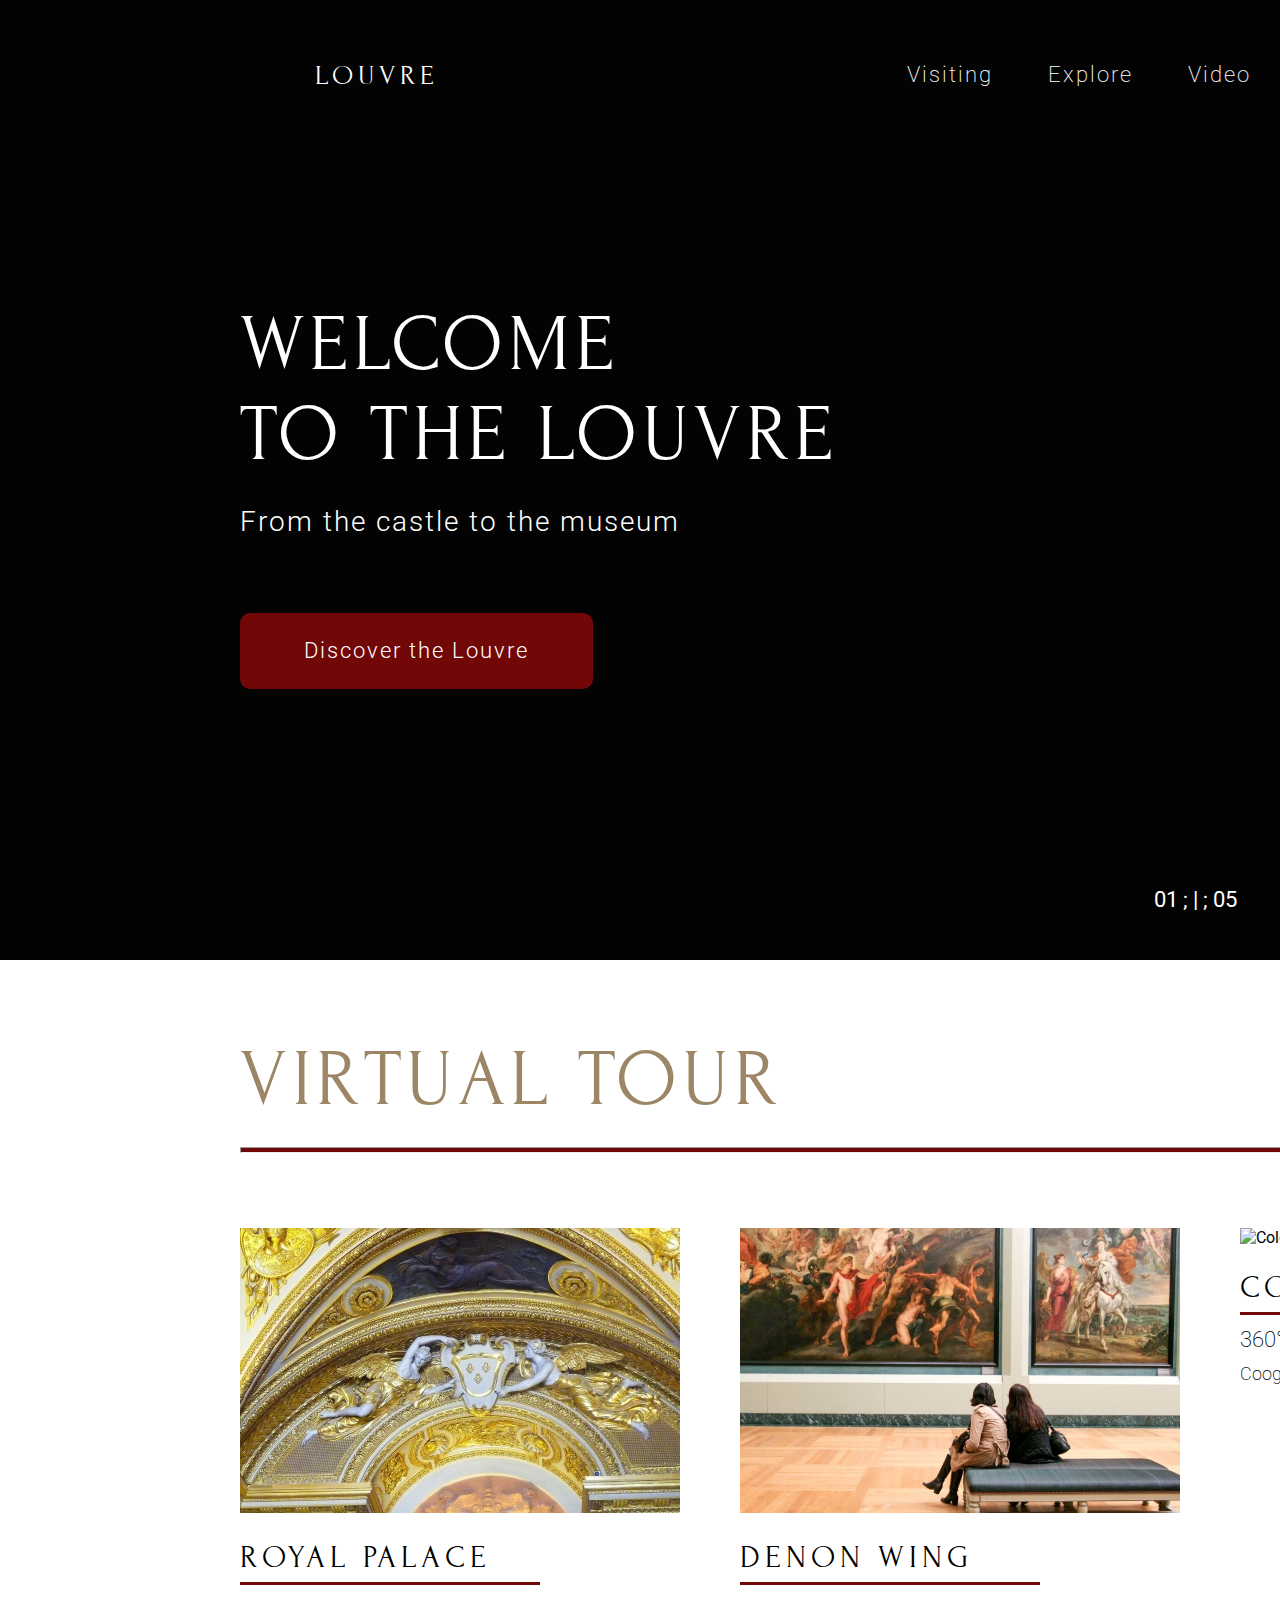
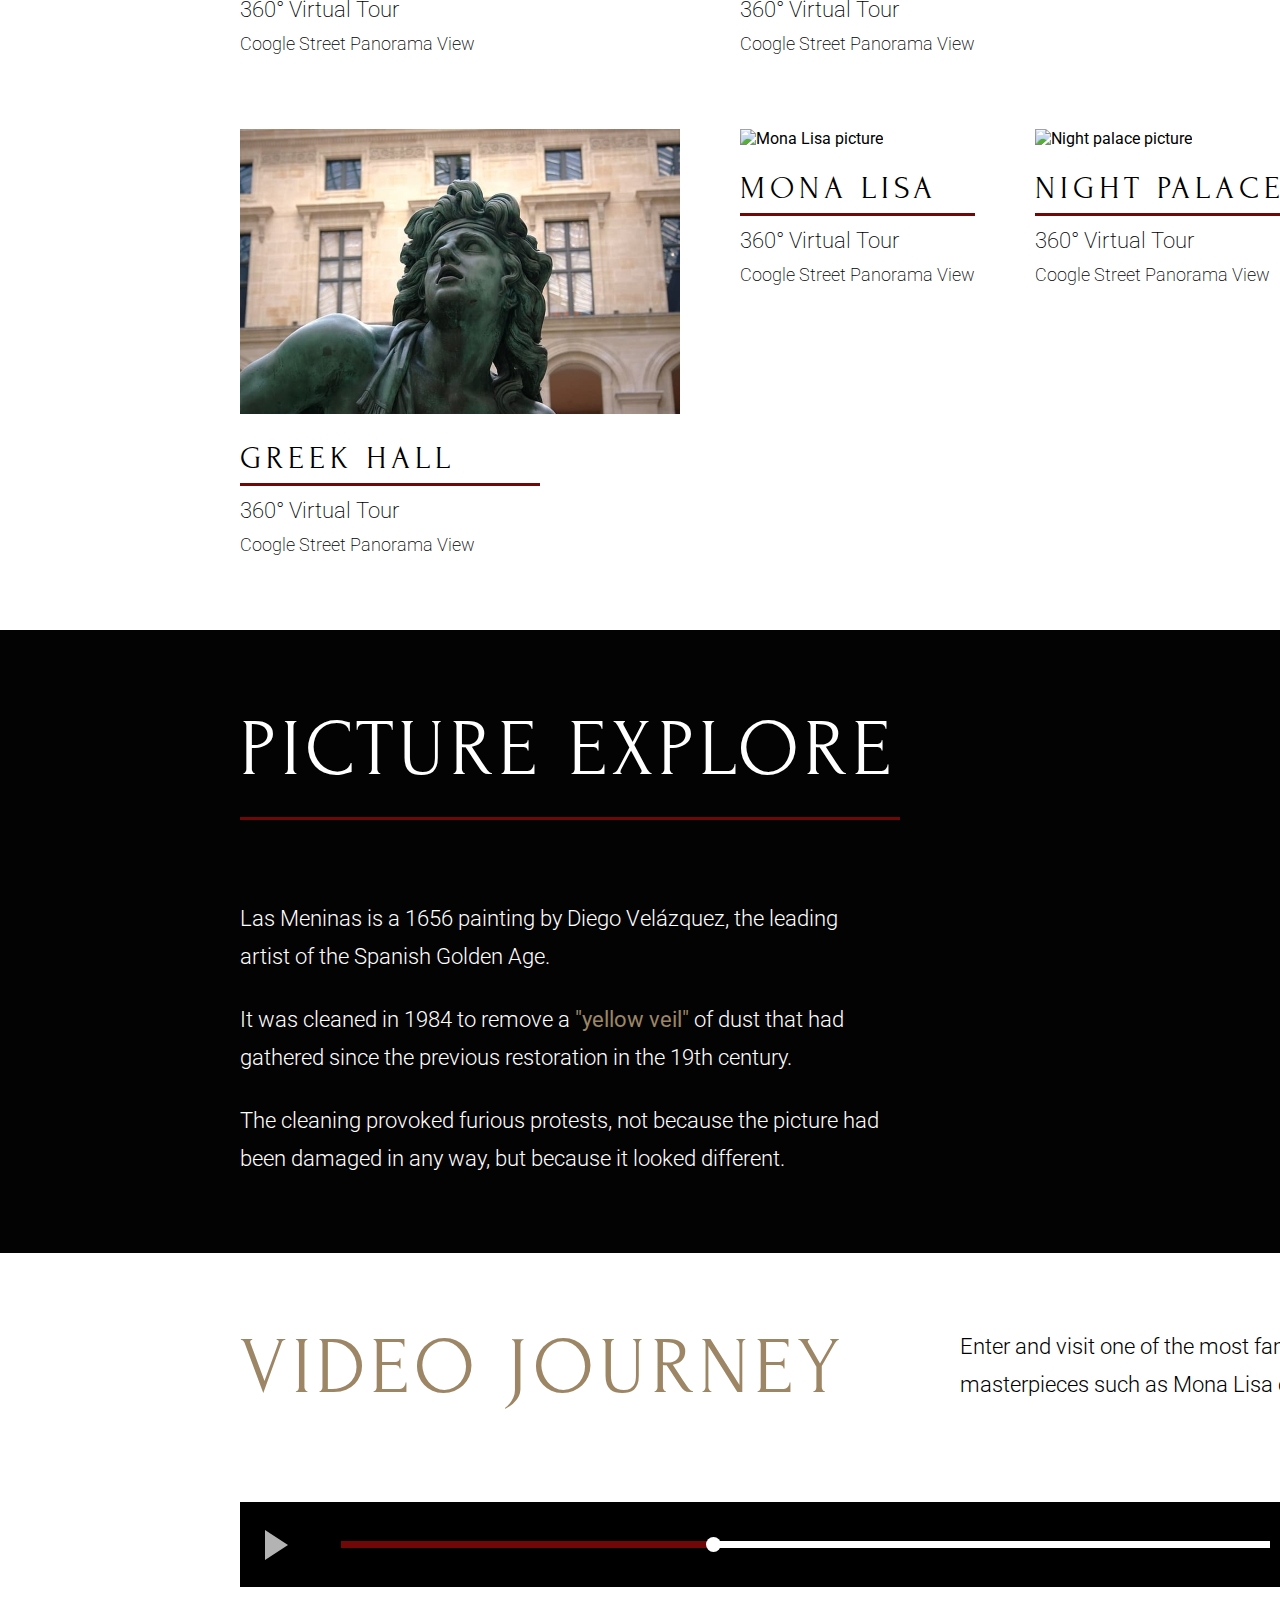
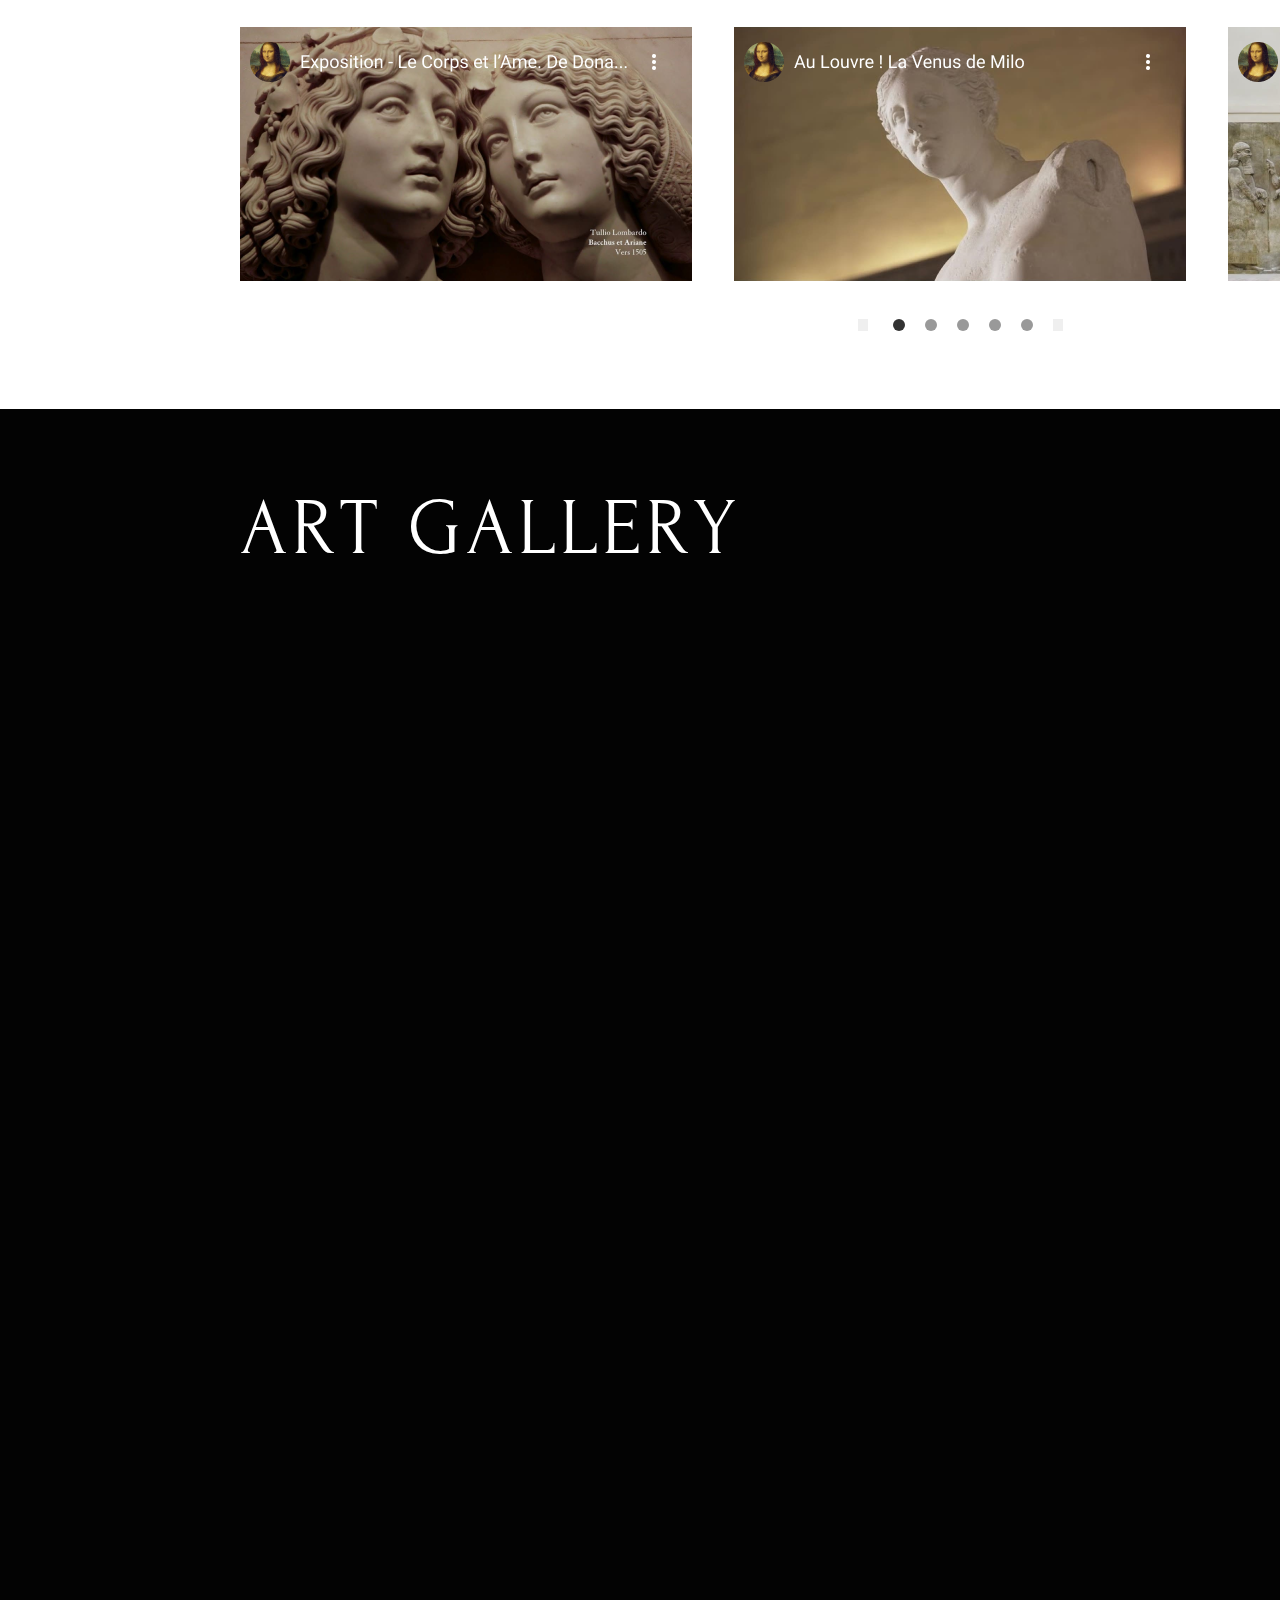
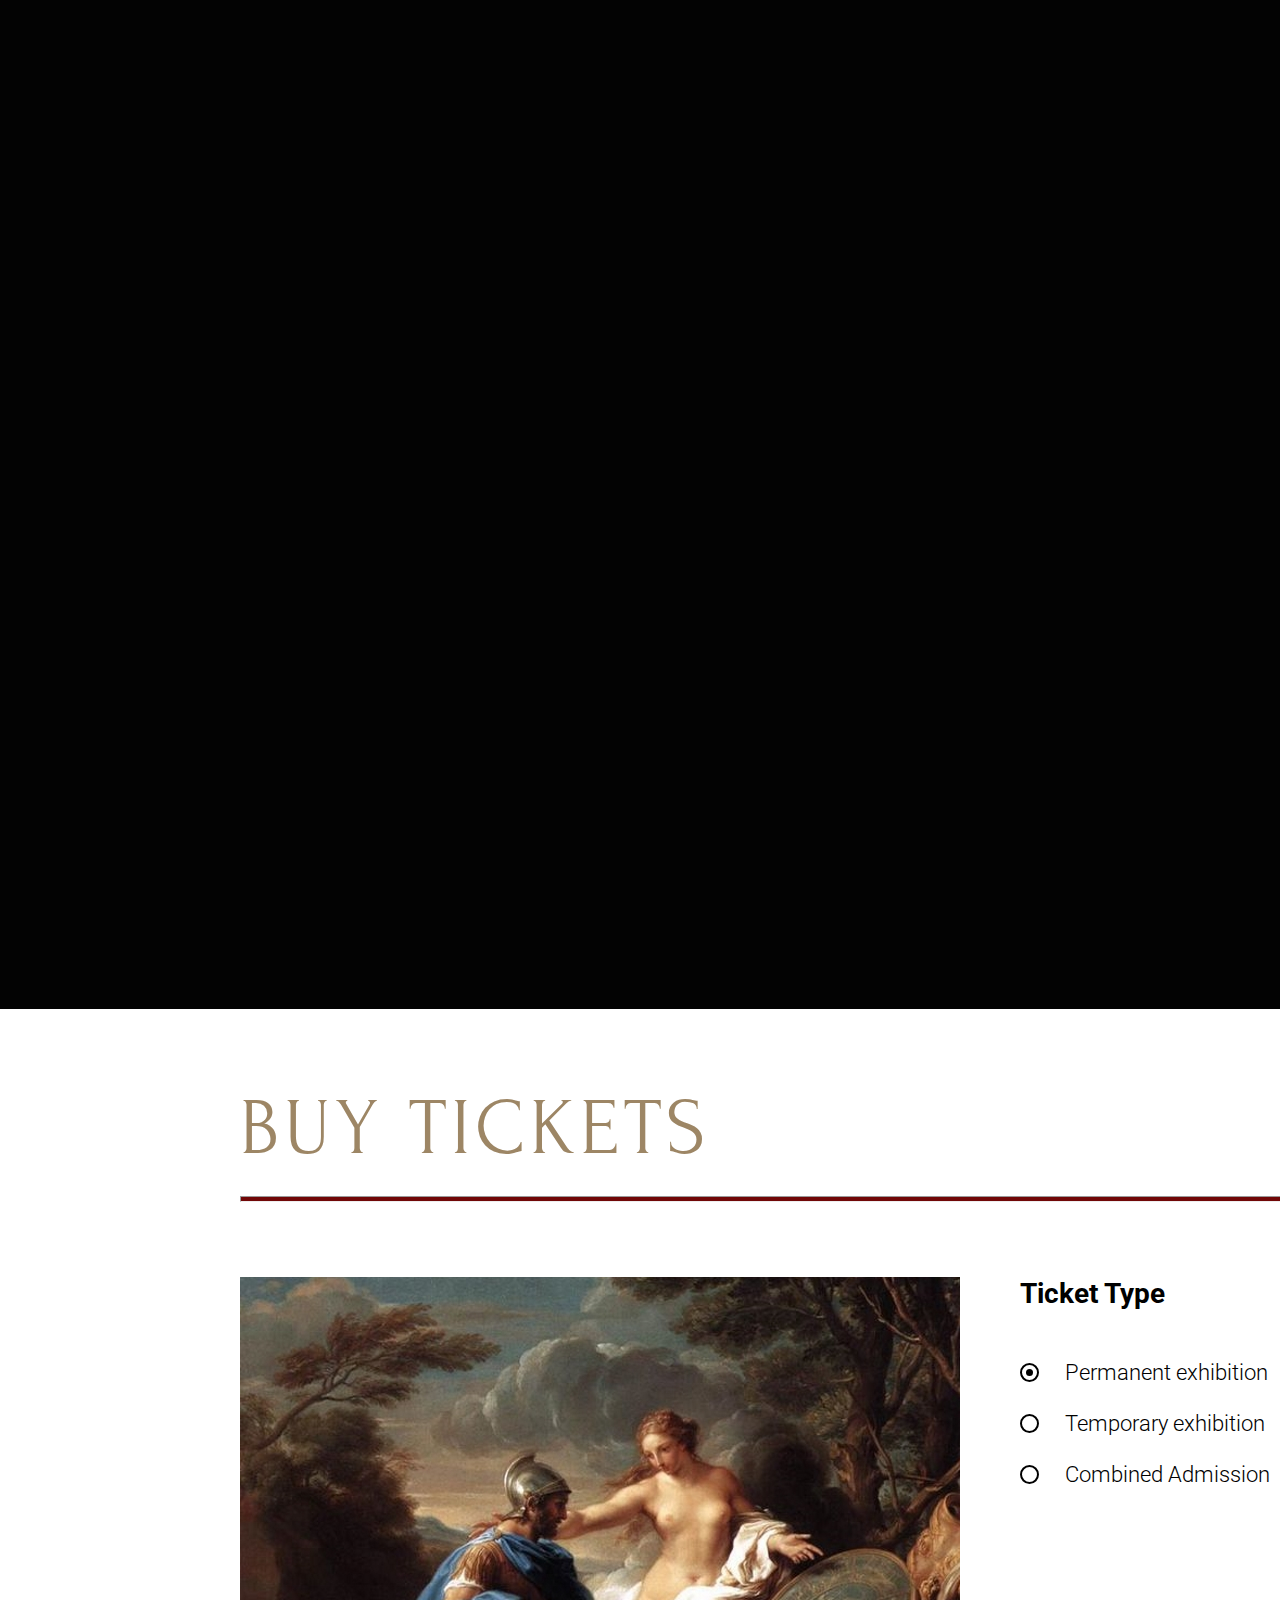
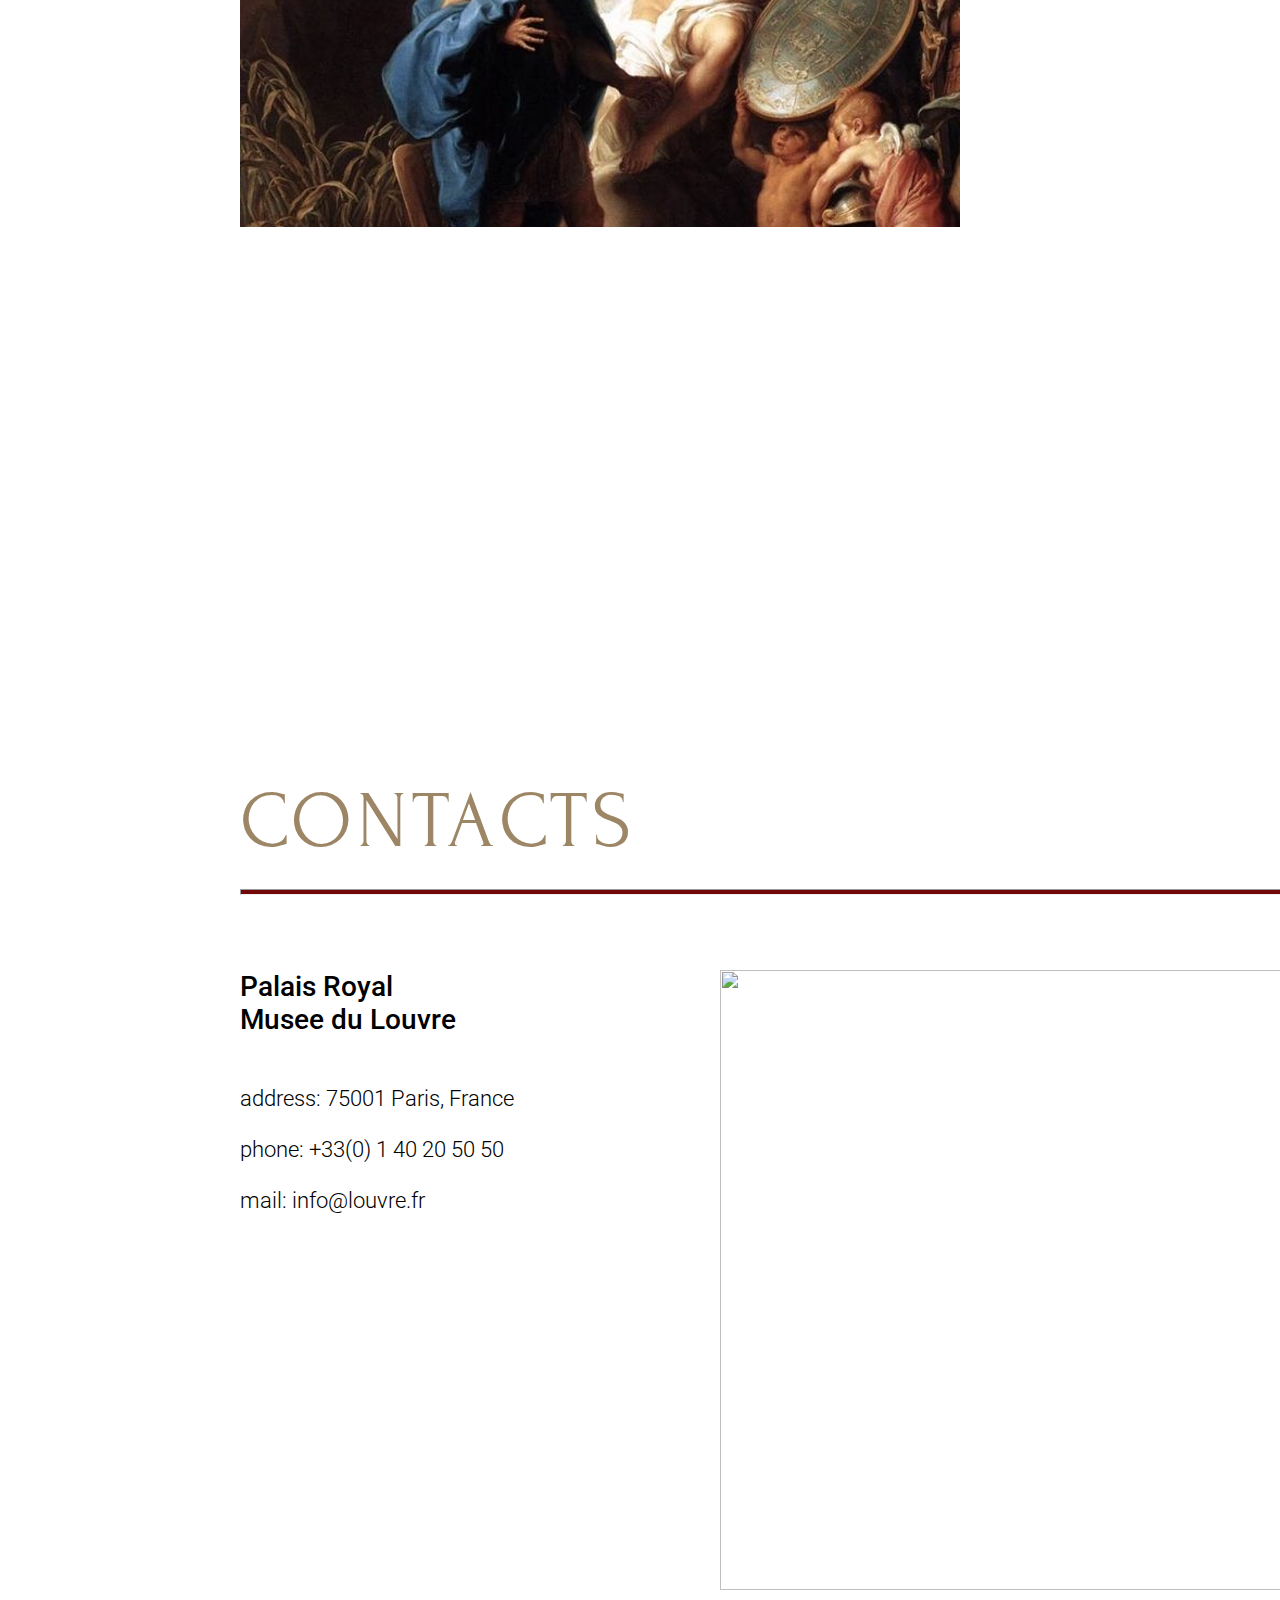
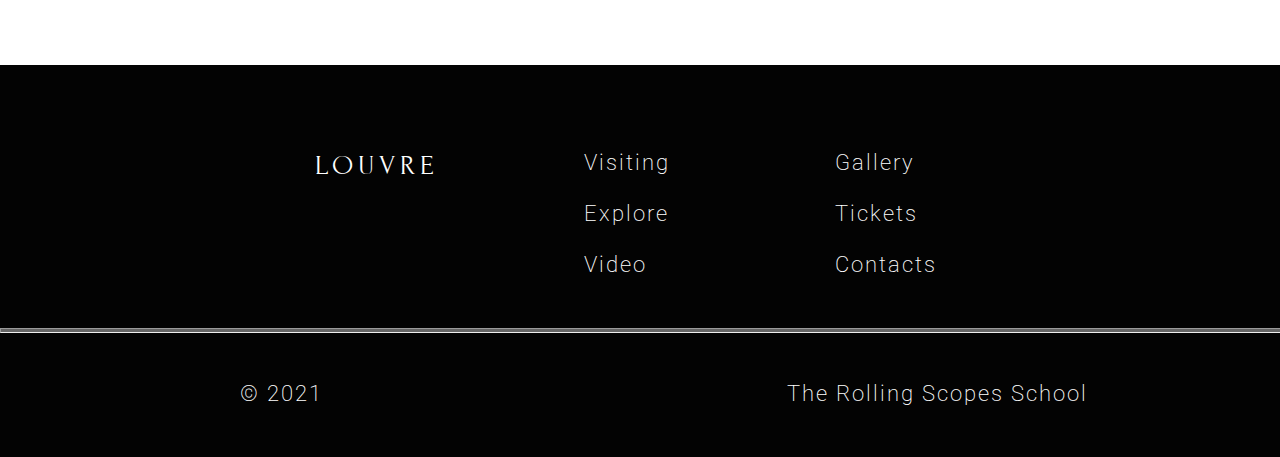
==== commit 775c4f6e: "refactor: fixed bugs for validation" ====
--- a/museum/index.html
+++ b/museum/index.html
@@ -51,7 +51,7 @@
         </div>
         <div class="slider-nav">
           <div class="counter">
-            <span>01&nbsp |&nbsp  05</span>
+            <span>01&nbsp;; |&nbsp;;  05</span>
           </div>
           <ul class="slider-dots">
             <li class="slide-dot slick-active"><button></button></li>
@@ -74,7 +74,7 @@
         <div class="tour-items">
           <a class="tour-link" href="tours/tour2.html" target="_blank">
             <div class="tour-item">
-              <img class="tour-pic" src="./assets/img/tours/Royal Palace.jpg" width="440" height="285" alt="royal palace picture">
+              <img class="tour-pic" src="./assets/img/tours/royal_palace.jpg" width="440" height="285" alt="royal palace picture">
               <h3 class="tour-title">Royal palace</h3>
               <p class="tour-info-header">360° Virtual Tour</p>
               <p class="tour-info-footer">Coogle Street Panorama View</p>
@@ -82,7 +82,7 @@
           </a>
           <a class="tour-link" href="tours/tour3.html" target="_blank">
             <div class="tour-item">
-              <img class="tour-pic" src="./assets/img/tours/Denone Wing.jpg" width="440" height="285" alt="denone wing picture">
+              <img class="tour-pic" src="./assets/img/tours/denone_wing.jpg" width="440" height="285" alt="denone wing picture">
               <h3 class="tour-title">Denon wing</h3>
               <p class="tour-info-header">360° Virtual Tour</p>
               <p class="tour-info-footer">Coogle Street Panorama View</p>
@@ -98,7 +98,7 @@
           </a>
           <a class="tour-link" href="tours/tour5.html" target="_blank">
             <div class="tour-item">
-              <img class="tour-pic" src="./assets/img/tours/greek hall.jpg" width="440" height="285" alt="greek hall picture">
+              <img class="tour-pic" src="./assets/img/tours/greek_hall.jpg" width="440" height="285" alt="greek hall picture">
               <h3 class="tour-title">Greek hall</h3>
               <p class="tour-info-header">360° Virtual Tour</p>
               <p class="tour-info-footer">Coogle Street Panorama View</p>
@@ -119,8 +119,8 @@
               <p class="tour-info-header">360° Virtual Tour</p>
               <p class="tour-info-footer">Coogle Street Panorama View</p>
             </div>
-          </div>
           </a>
+        </div>
       </div>
     </section>
     <section class="section dark-section explore-section" id="visiting">
@@ -170,15 +170,15 @@
           </div>
           <div class="video-playlist">
             <div class="video-item">
-              <img class="youtube-prewiev" src="./assets/img/Video slide item 1.png" alt="">
+              <img class="youtube-prewiev" src="./assets/img/Video_slide_item_1.png" width="452" height="254" alt="">
               <button class="youtube-icon"></button>
             </div>
             <div class="video-item">
-              <img class="youtube-prewiev" src="./assets/img/Video slide item 2.png" alt="">
+              <img class="youtube-prewiev" src="./assets/img/Video_slide_item_2.png" width="452" height="254" alt="">
               <button class="youtube-icon"></button>
             </div>
             <div class="video-item">
-              <img class="youtube-prewiev" src="./assets/img/Video slide item 3.png" alt="">
+              <img class="youtube-prewiev" src="./assets/img/Video_slide_item_3.png" width="452" height="254" alt="">
               <button class="youtube-icon"></button>
             </div>
           </div>
@@ -209,7 +209,7 @@
         <h2 class="section-title gallery-titler">Buy tickets</h2>
         <hr>
         <div class="tickets-content">
-          <img class="tickets-img" src="./assets/img/tickets img.png" width="720" height="550" alt="">
+          <img class="tickets-img" src="./assets/img/tickets_img.png" width="720" height="550" alt="">
           <div class="tickets-form">
             <div class="ticket-type-selectors">
               <h4 class="tickets-form-header">Ticket Type</h4>
@@ -245,6 +245,7 @@
               </div>
               <p class="total-price">Total €220</p>
               <button class="buy popup-btn">Buy Now</button>
+            </div>
           </div>
         </div>
       </div>
@@ -356,35 +357,35 @@
           <h2 class="section-title form-title">Booking tickets</h2>
           <p class="form-title-text">Tour to Louvre</p>
           <hr>
-          <form class="info-form" action="">
+          <form class="info-form">
             <fieldset class="data-time">
               <svg width="15" height="15" viewBox="0 0 15 15" fill="none" xmlns="http://www.w3.org/2000/svg">
                 <path d="M13.585 1.21691H12.0982V0.498732C12.0982 0.36646 12.045 0.239613 11.9502 0.146082C11.8555 0.052552 11.7269 0 11.5929 0C11.4589 0 11.3303 0.052552 11.2356 0.146082C11.1408 0.239613 11.0875 0.36646 11.0875 0.498732V1.21292H3.91146V0.498732C3.91146 0.36646 3.85822 0.239613 3.76345 0.146082C3.66868 0.052552 3.54014 0 3.40611 0C3.27208 0 3.14354 0.052552 3.04877 0.146082C2.954 0.239613 2.90075 0.36646 2.90075 0.498732V1.21292H1.415C1.04059 1.21292 0.681447 1.35937 0.416228 1.62018C0.151009 1.88099 0.00133717 2.2349 0 2.6044V3.85619H14.996V2.6044C14.9936 2.23629 14.844 1.884 14.5798 1.62417C14.3155 1.36433 13.958 1.21795 13.585 1.21691Z" fill="#030303"/>
                 <path d="M0 13.6086C0.00133717 13.9781 0.151009 14.3321 0.416228 14.5929C0.681447 14.8537 1.04059 15.0001 1.415 15.0001H13.585C13.9594 15.0001 14.3186 14.8537 14.5838 14.5929C14.849 14.3321 14.9987 13.9781 15 13.6086V4.93066H0V13.6086ZM7.075 11.8681C7.11993 11.3986 7.26002 10.9428 7.48695 10.5278C7.71388 10.1128 8.02302 9.74698 8.396 9.45219C9.09541 8.72802 9.27835 8.50359 9.27835 7.93903C9.27835 7.51011 9.16616 7.17497 8.67192 7.17497C8.17769 7.17497 8.02709 7.53206 8.00384 8.10261H7.11138C7.08791 7.88932 7.11245 7.67355 7.18324 7.4707C7.25404 7.26785 7.36934 7.08292 7.52092 6.92914C7.6725 6.77535 7.85662 6.6565 8.06013 6.58105C8.26364 6.5056 8.48151 6.47542 8.6982 6.49268C8.90216 6.46457 9.10993 6.48291 9.30559 6.54629C9.50126 6.60966 9.67963 6.71641 9.82704 6.85833C9.97446 7.00025 10.087 7.17357 10.156 7.36504C10.2251 7.55652 10.2488 7.76103 10.2254 7.96295C10.2254 8.63226 10.0232 8.98738 9.26016 9.72451C8.78529 10.1283 8.40375 10.628 8.1413 11.1898H10.382L10.2567 11.9189H7.075V11.8681ZM4.67657 6.96749C5.047 6.91625 5.39635 6.76662 5.68728 6.5346H6.30281V11.9209H5.38104V7.53207C5.14897 7.58541 4.91179 7.61417 4.67354 7.61785L4.67657 6.96749Z" fill="#030303"/>
               </svg>
-              <input type="date" name="" placeholder="&nbsp&nbsp Date &nbsp&nbsp&nbsp&nbsp&nbsp&nbsp&nbsp&nbsp&nbsp&nbsp&nbsp&nbsp&nbsp" onchange="this.className=(this.value!=''?'has-value':'')">
+              <input type="date" placeholder="&nbsp;&nbsp; Date &nbsp;&nbsp;&nbsp;&nbsp;&nbsp;&nbsp;&nbsp;&nbsp;&nbsp;&nbsp;&nbsp;&nbsp;&nbsp;" onchange="this.className=(this.value!=''?'has-value':'')">
               <svg width="15" height="15" viewBox="0 0 15 15" fill="none" xmlns="http://www.w3.org/2000/svg">
                 <path d="M7.49142 1.76945e-06C6.00839 0.00169958 4.55915 0.443039 3.32689 1.26822C2.09464 2.0934 1.13468 3.26537 0.568362 4.63602C0.00204669 6.00666 -0.145202 7.51442 0.145226 8.96874C0.435653 10.4231 1.15072 11.7586 2.20004 12.8066C3.24936 13.8546 4.58582 14.568 6.0405 14.8566C7.49518 15.1452 9.00276 14.9961 10.3727 14.428C11.7426 13.86 12.9134 12.8985 13.737 11.6652C14.5607 10.4319 15.0002 8.98218 15 7.49915C14.9994 6.51371 14.8048 5.53802 14.4271 4.62782C14.0495 3.71762 13.4962 2.89073 12.799 2.19436C12.1017 1.49799 11.2741 0.945796 10.3634 0.569285C9.45277 0.192773 8.47685 -0.000674971 7.49142 1.76945e-06ZM10.4004 10.0192C10.3273 10.1214 10.2166 10.1904 10.0926 10.211C9.9686 10.2316 9.84152 10.2022 9.73927 10.1291L6.95478 8.14311V3.93588C6.9492 3.87048 6.95726 3.80465 6.97846 3.74253C6.99965 3.68041 7.03353 3.62336 7.07792 3.57501C7.12232 3.52667 7.17627 3.48806 7.23636 3.46166C7.29645 3.43526 7.36139 3.42162 7.42702 3.42162C7.49266 3.42162 7.55758 3.43526 7.61768 3.46166C7.67777 3.48806 7.73172 3.52667 7.77611 3.57501C7.82051 3.62336 7.85438 3.68041 7.87558 3.74253C7.89677 3.80465 7.90483 3.87048 7.89925 3.93588V7.65713L10.2862 9.36063C10.3372 9.39608 10.3808 9.44124 10.4143 9.49353C10.4479 9.54581 10.4709 9.60421 10.4819 9.66537C10.4929 9.72652 10.4917 9.78923 10.4785 9.84994C10.4652 9.91065 10.4402 9.96816 10.4047 10.0192H10.4004Z" fill="#030303"/>
               </svg>
-              <input type="time" name="" placeholder="&nbsp&nbsp Time &nbsp&nbsp&nbsp&nbsp&nbsp&nbsp&nbsp&nbsp&nbsp&nbsp&nbsp&nbsp&nbsp" onchange="this.className=(this.value!=''?'has-value':'')">
+              <input type="time" placeholder="&nbsp;&nbsp; Time &nbsp;&nbsp;&nbsp;&nbsp;&nbsp;&nbsp;&nbsp;&nbsp;&nbsp;&nbsp;&nbsp;&nbsp;&nbsp;" onchange="this.className=(this.value!=''?'has-value':'')">
             </fieldset>
             <div class="input-block">
               <svg width="13" height="15" viewBox="0 0 13 15" fill="none" xmlns="http://www.w3.org/2000/svg">
                 <path d="M7.9017 9.45749C7.9017 9.43118 7.91838 9.40973 7.91838 9.38536V7.71004C7.91142 7.66336 7.90132 7.61714 7.88815 7.57165C8.54145 7.19251 9.07974 6.66291 9.45149 6.03359C9.82325 5.40426 10.016 4.69625 10.0114 3.97732C10.0114 1.78058 8.4385 0 6.49976 0C4.56101 0 2.98813 1.77961 2.98813 3.97732C3.00484 4.69886 3.21494 5.40496 3.59918 6.03088C3.98343 6.6568 4.52954 7.18253 5.18746 7.55993C5.1719 7.60906 5.1604 7.65926 5.15306 7.71004V9.3834C5.1558 9.39688 5.15928 9.41023 5.16348 9.42338C2.19283 9.76643 -0.000244141 11.2751 -0.000244141 12.7672C-0.000244141 14.464 2.90891 15 6.49976 15C10.0906 15 12.9998 14.464 12.9998 12.7672C12.9987 11.3131 10.7952 9.84635 7.9017 9.45749Z" fill="#030303"/>
               </svg>
-              <input type="text" name="" id="" placeholder="Name">
+              <input type="text" placeholder="Name">
             </div>
             <div class="input-block email-input">
               <svg width="15" height="11" viewBox="0 0 15 11" fill="none" xmlns="http://www.w3.org/2000/svg">
                 <path d="M14.443 0.000245271H0.554862C0.481958 8.78986e-05 0.409744 0.0163595 0.342363 0.0481753C0.274982 0.0799912 0.213762 0.126701 0.162211 0.185623C0.11066 0.244546 0.0697941 0.314543 0.0419587 0.391559C0.0141232 0.468575 -0.000136697 0.551124 9.87603e-07 0.634453V10.366C-0.000136697 10.4493 0.0141232 10.5319 0.0419587 10.6089C0.0697941 10.6859 0.11066 10.7559 0.162211 10.8148C0.213762 10.8737 0.274982 10.9204 0.342363 10.9522C0.409744 10.9841 0.481958 11.0004 0.554862 11.0002H14.443C14.516 11.0004 14.5884 10.9841 14.6559 10.9523C14.7234 10.9205 14.7847 10.8738 14.8364 10.8149C14.8882 10.7561 14.9292 10.6861 14.9573 10.6091C14.9853 10.5321 14.9999 10.4494 15 10.366V0.634453C14.9999 0.551012 14.9853 0.468406 14.9573 0.391377C14.9292 0.314347 14.8882 0.244369 14.8364 0.185478C14.7847 0.126587 14.7234 0.0799255 14.6559 0.0481389C14.5884 0.0163523 14.516 8.82793e-05 14.443 0.000245271ZM13.6688 2.88578L7.83908 6.73878H7.37931L1.55173 2.88698C1.48634 2.84354 1.42908 2.7858 1.38322 2.71706C1.33735 2.64832 1.30378 2.56994 1.28443 2.48638C1.26507 2.40281 1.2603 2.31567 1.2704 2.23C1.28049 2.14432 1.30525 2.06177 1.34326 1.98703C1.38127 1.91229 1.43179 1.84686 1.49193 1.79443C1.55207 1.74201 1.62065 1.70364 1.69377 1.68152C1.76688 1.65939 1.84309 1.65394 1.91804 1.66548C1.993 1.67702 2.06523 1.70532 2.13062 1.74876L7.60815 5.37005L13.0857 1.74876C13.1511 1.70532 13.2233 1.67702 13.2983 1.66548C13.3732 1.65394 13.4494 1.65939 13.5225 1.68152C13.5956 1.70364 13.6642 1.74201 13.7244 1.79443C13.7845 1.84686 13.835 1.91229 13.873 1.98703C13.9111 2.06177 13.9358 2.14432 13.9459 2.23C13.956 2.31567 13.9512 2.40281 13.9319 2.48638C13.9125 2.56994 13.8789 2.64832 13.8331 2.71706C13.7872 2.7858 13.73 2.84354 13.6646 2.88698L13.6688 2.88578Z" fill="#030303"/>
               </svg>
-              <input type="email" name="" id="" placeholder="E-mail">
+              <input type="email" placeholder="E-mail">
             </div>
             <div class="input-block tel-input">
               <svg width="14" height="23" viewBox="0 0 14 23" fill="none" xmlns="http://www.w3.org/2000/svg">
                 <path d="M12.3738 0H1.62824C1.19674 0.00106214 0.783231 0.167559 0.478113 0.463097C0.172995 0.758634 0.00109658 1.15916 0 1.57711V21.4229C0.00109658 21.8408 0.172995 22.2414 0.478113 22.5369C0.783231 22.8324 1.19674 22.9989 1.62824 23H12.3738C12.8051 22.9989 13.2184 22.8324 13.5232 22.5368C13.828 22.2412 13.9995 21.8406 14 21.4229V1.57711C13.9995 1.15935 13.828 0.758814 13.5232 0.463219C13.2184 0.167625 12.8051 0.00106404 12.3738 0ZM3.94496 21.1845H2.19003C2.0347 21.1845 1.88573 21.1247 1.7759 21.0183C1.66606 20.9119 1.60436 20.7677 1.60436 20.6172C1.60436 20.4668 1.66606 20.3225 1.7759 20.2161C1.88573 20.1097 2.0347 20.0499 2.19003 20.0499H3.94496C4.10029 20.0499 4.24926 20.1097 4.35909 20.2161C4.46893 20.3225 4.53063 20.4668 4.53063 20.6172C4.53063 20.7677 4.46893 20.9119 4.35909 21.0183C4.24926 21.1247 4.10029 21.1845 3.94496 21.1845ZM3.94496 19.023H2.19003C2.03497 19.023 1.88627 18.9634 1.77663 18.8572C1.66699 18.751 1.6054 18.6069 1.6054 18.4567C1.6054 18.3066 1.66699 18.1625 1.77663 18.0563C1.88627 17.9501 2.03497 17.8904 2.19003 17.8904H3.94496C4.10002 17.8904 4.24872 17.9501 4.35836 18.0563C4.468 18.1625 4.5296 18.3066 4.5296 18.4567C4.5296 18.6069 4.468 18.751 4.35836 18.8572C4.24872 18.9634 4.10002 19.023 3.94496 19.023ZM3.94496 16.8635H2.19003C2.0347 16.8635 1.88573 16.8037 1.7759 16.6974C1.66606 16.591 1.60436 16.4467 1.60436 16.2962C1.60436 16.1458 1.66606 16.0015 1.7759 15.8951C1.88573 15.7887 2.0347 15.729 2.19003 15.729H3.94496C4.10029 15.729 4.24926 15.7887 4.35909 15.8951C4.46893 16.0015 4.53063 16.1458 4.53063 16.2962C4.53063 16.4467 4.46893 16.591 4.35909 16.6974C4.24926 16.8037 4.10029 16.8635 3.94496 16.8635ZM3.94496 14.702H2.19003C2.0347 14.702 1.88573 14.6423 1.7759 14.5359C1.66606 14.4295 1.60436 14.2852 1.60436 14.1347C1.60436 13.9843 1.66606 13.84 1.7759 13.7336C1.88573 13.6272 2.0347 13.5674 2.19003 13.5674H3.94496C4.10029 13.5674 4.24926 13.6272 4.35909 13.7336C4.46893 13.84 4.53063 13.9843 4.53063 14.1347C4.53063 14.2852 4.46893 14.4295 4.35909 14.5359C4.24926 14.6423 4.10029 14.702 3.94496 14.702ZM7.87747 21.1855H6.12461C5.96928 21.1855 5.82031 21.1257 5.71048 21.0193C5.60065 20.913 5.53894 20.7687 5.53894 20.6182C5.53894 20.4678 5.60065 20.3235 5.71048 20.2171C5.82031 20.1107 5.96928 20.0509 6.12461 20.0509H7.87747C8.03279 20.0509 8.18176 20.1107 8.2916 20.2171C8.40143 20.3235 8.46313 20.4678 8.46313 20.6182C8.46313 20.7687 8.40143 20.913 8.2916 21.0193C8.18176 21.1257 8.03279 21.1855 7.87747 21.1855ZM7.87747 19.024H6.12461C6.04784 19.024 5.97181 19.0093 5.90088 18.9809C5.82995 18.9524 5.7655 18.9107 5.71121 18.8581C5.65692 18.8056 5.61386 18.7431 5.58448 18.6744C5.5551 18.6057 5.53998 18.5321 5.53998 18.4577C5.53998 18.3834 5.5551 18.3097 5.58448 18.241C5.61386 18.1723 5.65692 18.1099 5.71121 18.0573C5.7655 18.0047 5.82995 17.963 5.90088 17.9346C5.97181 17.9061 6.04784 17.8915 6.12461 17.8915H7.87747C7.95424 17.8915 8.03026 17.9061 8.10119 17.9346C8.17212 17.963 8.23658 18.0047 8.29086 18.0573C8.34515 18.1099 8.38822 18.1723 8.4176 18.241C8.44698 18.3097 8.4621 18.3834 8.4621 18.4577C8.4621 18.5321 8.44698 18.6057 8.4176 18.6744C8.38822 18.7431 8.34515 18.8056 8.29086 18.8581C8.23658 18.9107 8.17212 18.9524 8.10119 18.9809C8.03026 19.0093 7.95424 19.024 7.87747 19.024ZM7.87747 16.8645H6.12461C5.96928 16.8645 5.82031 16.8048 5.71048 16.6984C5.60065 16.592 5.53894 16.4477 5.53894 16.2972C5.53894 16.1468 5.60065 16.0025 5.71048 15.8961C5.82031 15.7897 5.96928 15.73 6.12461 15.73H7.87747C8.03279 15.73 8.18176 15.7897 8.2916 15.8961C8.40143 16.0025 8.46313 16.1468 8.46313 16.2972C8.46313 16.4477 8.40143 16.592 8.2916 16.6984C8.18176 16.8048 8.03279 16.8645 7.87747 16.8645ZM7.87747 14.703H6.12461C6.0477 14.703 5.97154 14.6884 5.90048 14.6598C5.82943 14.6313 5.76486 14.5895 5.71048 14.5369C5.6561 14.4842 5.61295 14.4217 5.58352 14.3528C5.55409 14.284 5.53894 14.2102 5.53894 14.1357C5.53894 14.0612 5.55409 13.9875 5.58352 13.9187C5.61295 13.8498 5.6561 13.7873 5.71048 13.7346C5.76486 13.6819 5.82943 13.6401 5.90048 13.6116C5.97154 13.5831 6.0477 13.5685 6.12461 13.5685H7.87747C7.95438 13.5685 8.03053 13.5831 8.10159 13.6116C8.17265 13.6401 8.23721 13.6819 8.2916 13.7346C8.34598 13.7873 8.38912 13.8498 8.41856 13.9187C8.44799 13.9875 8.46313 14.0612 8.46313 14.1357C8.46313 14.2102 8.44799 14.284 8.41856 14.3528C8.38912 14.4217 8.34598 14.4842 8.2916 14.5369C8.23721 14.5895 8.17265 14.6313 8.10159 14.6598C8.03053 14.6884 7.95438 14.703 7.87747 14.703ZM11.81 21.1865H10.055C9.89971 21.1865 9.75074 21.1267 9.64091 21.0204C9.53107 20.914 9.46937 20.7697 9.46937 20.6192C9.46937 20.4688 9.53107 20.3245 9.64091 20.2181C9.75074 20.1117 9.89971 20.052 10.055 20.052H11.81C11.9653 20.052 12.1143 20.1117 12.2241 20.2181C12.3339 20.3245 12.3956 20.4688 12.3956 20.6192C12.3956 20.7697 12.3339 20.914 12.2241 21.0204C12.1143 21.1267 11.9653 21.1865 11.81 21.1865ZM11.81 19.025H10.055C9.89998 19.025 9.75128 18.9653 9.64164 18.8591C9.532 18.753 9.47041 18.6089 9.47041 18.4587C9.47041 18.3085 9.532 18.1645 9.64164 18.0583C9.75128 17.9521 9.89998 17.8925 10.055 17.8925H11.81C11.965 17.8925 12.1137 17.9521 12.2234 18.0583C12.333 18.1645 12.3946 18.3085 12.3946 18.4587C12.3946 18.6089 12.333 18.753 12.2234 18.8591C12.1137 18.9653 11.965 19.025 11.81 19.025ZM11.81 16.8655H10.055C9.97813 16.8655 9.90197 16.8509 9.83091 16.8223C9.75985 16.7938 9.69529 16.7521 9.64091 16.6994C9.58652 16.6467 9.54338 16.5842 9.51395 16.5153C9.48452 16.4465 9.46937 16.3727 9.46937 16.2982C9.46937 16.2237 9.48452 16.15 9.51395 16.0812C9.54338 16.0123 9.58652 15.9498 9.64091 15.8971C9.69529 15.8444 9.75985 15.8026 9.83091 15.7741C9.90197 15.7456 9.97813 15.731 10.055 15.731H11.81C11.8869 15.731 11.963 15.7456 12.0341 15.7741C12.1052 15.8026 12.1697 15.8444 12.2241 15.8971C12.2785 15.9498 12.3216 16.0123 12.3511 16.0812C12.3805 16.15 12.3956 16.2237 12.3956 16.2982C12.3956 16.3727 12.3805 16.4465 12.3511 16.5153C12.3216 16.5842 12.2785 16.6467 12.2241 16.6994C12.1697 16.7521 12.1052 16.7938 12.0341 16.8223C11.963 16.8509 11.8869 16.8655 11.81 16.8655ZM11.81 14.704H10.055C9.89971 14.704 9.75074 14.6442 9.64091 14.5379C9.53107 14.4315 9.46937 14.2872 9.46937 14.1367C9.46937 13.9863 9.53107 13.842 9.64091 13.7356C9.75074 13.6292 9.89971 13.5695 10.055 13.5695H11.81C11.9653 13.5695 12.1143 13.6292 12.2241 13.7356C12.3339 13.842 12.3956 13.9863 12.3956 14.1367C12.3956 14.2872 12.3339 14.4315 12.2241 14.5379C12.1143 14.6442 11.9653 14.704 11.81 14.704ZM12.433 12.2619H1.56905V1.85171H12.4299L12.433 12.2619Z" fill="#030303"/>
               </svg>
-              <input type="tel" name="" id="" placeholder="Phone">
+              <input type="tel" placeholder="Phone">
             </div>
             <div class="input-block select-block">
               <svg width="15" height="15" viewBox="0 0 15 15" fill="none" xmlns="http://www.w3.org/2000/svg">
@@ -454,12 +455,12 @@
             </div>
             <div class="ticket-outcome">
               <div class="total-tickets-number">
-                <input type="text" min="0" max="20" value="2" readonly class="number">
+                <input type="text" value="2" readonly class="number">
                 <p class="ticket-number-label">Basic (20 €)</p>
               </div>
               <p>40 €</p>
               <div class="total-tickets-number">
-                <input type="text" min="0" max="20" value="2" readonly class="number">
+                <input type="text" value="2" readonly class="number">
                 <p class="ticket-number-label">Senior (10 €)</p>
               </div>
               <p>20 €</p>
@@ -470,19 +471,19 @@
               <p>60 €</p>
             </div>
           </div>
-          <form class="pay-form" action="">
+          <form class="pay-form">
               <div class="card-front">
                 <div class="first-card-block">
                   <div class="card-main-info">
                     <label for="card-number">Card number</label>
                     <input type="text" id="card-number" placeholder="" length="16">
-                    <label for="card-exp">Expiration date</label>
+                    <label>Expiration date</label>
                     <div class="exp-container">
                       <input type="number" value="03" min="01" max="12" step="1">
                       <input type="number" value="2024" min="2021" max="2050" step="1">
                     </div>
                   </div>
-                  <img class="pay-systems" src="./assets/img/pay systems.png" width="55" height="63" alt="">
+                  <img class="pay-systems" src="./assets/img/pay_systems.png" width="55" height="63" alt="">
                 </div>
                 <div id="cardholder-container">
                   <label for="card-holder">Card Holder</label>
@@ -494,7 +495,7 @@
                 </div>
                 <div class="cvc-container">
                   <label for="card-cvc">CVC/CVV</label>
-                  <input id="card-cvc" type="text" min-length="3" max-length="4">
+                  <input id="card-cvc" type="text">
                   <p>The last <br> 3 or 4 digits <br> on back <br> of the card</p>
                 </div>
               </div>
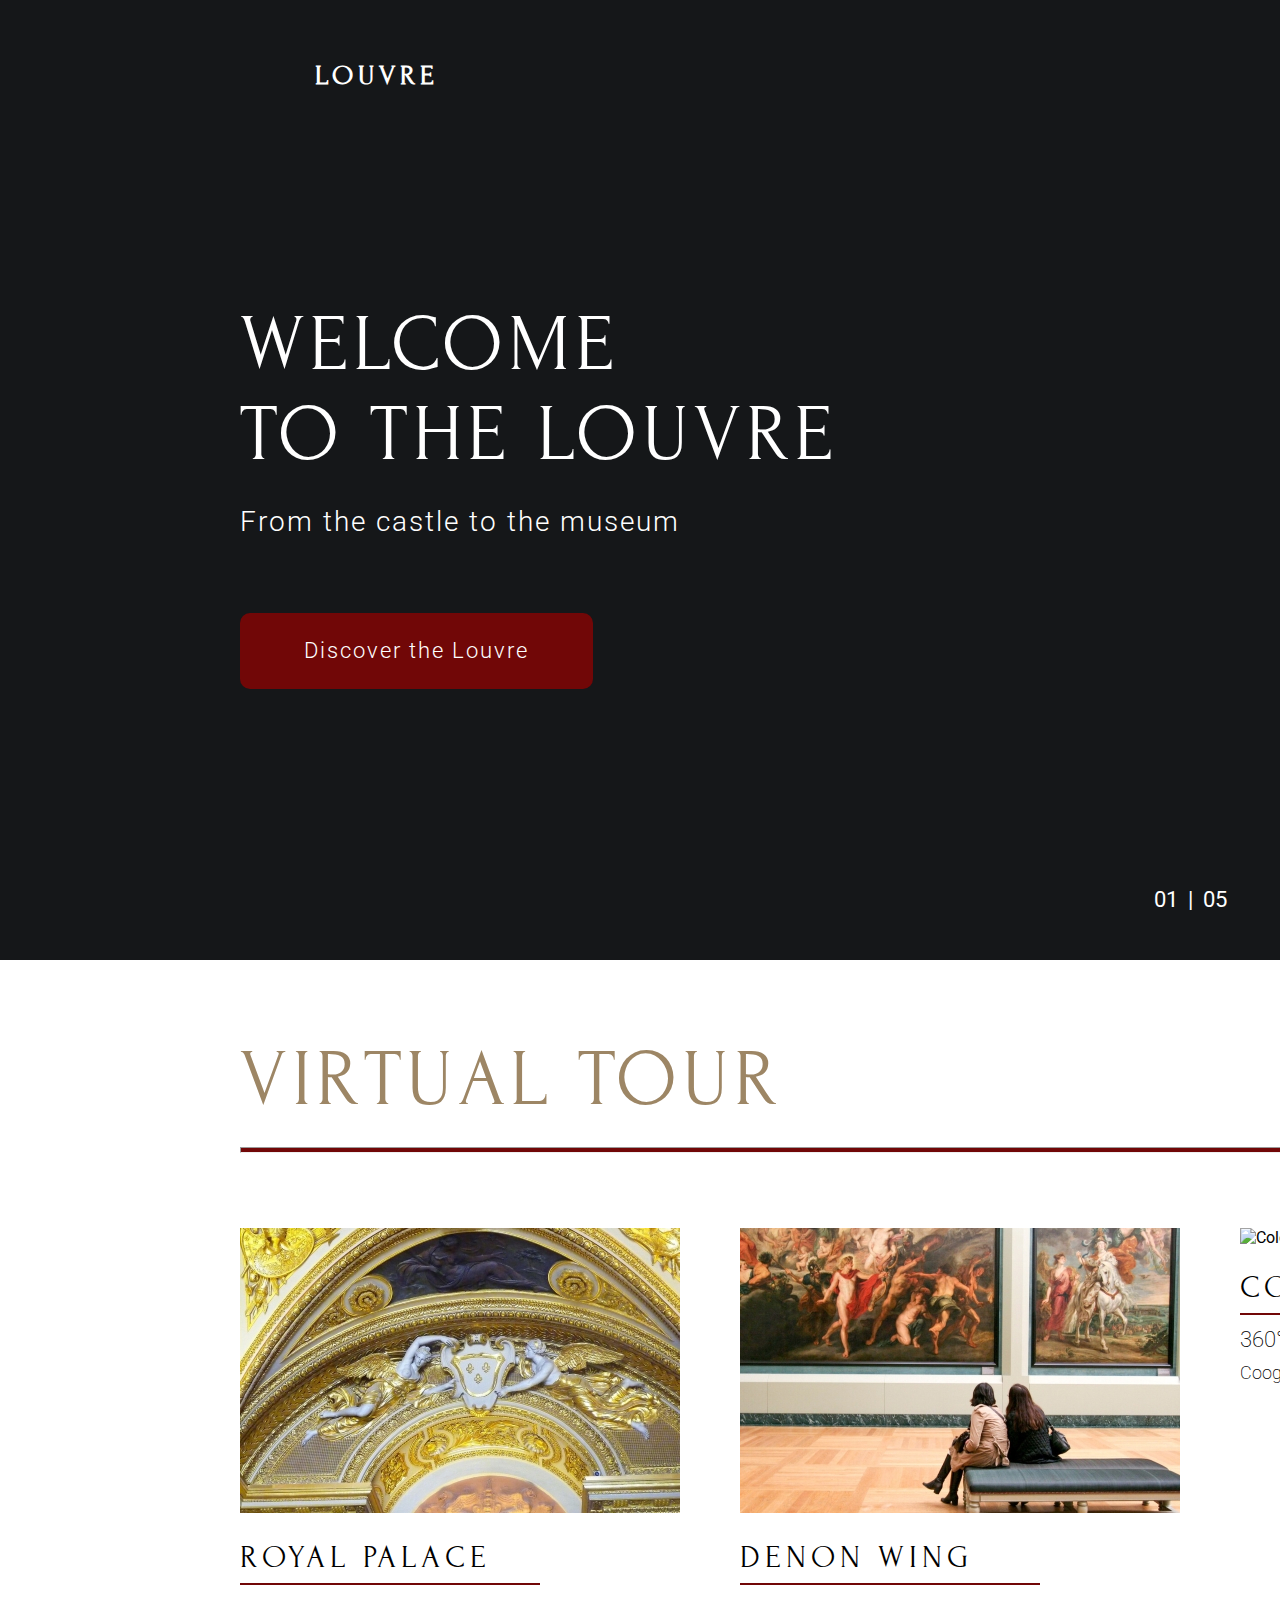
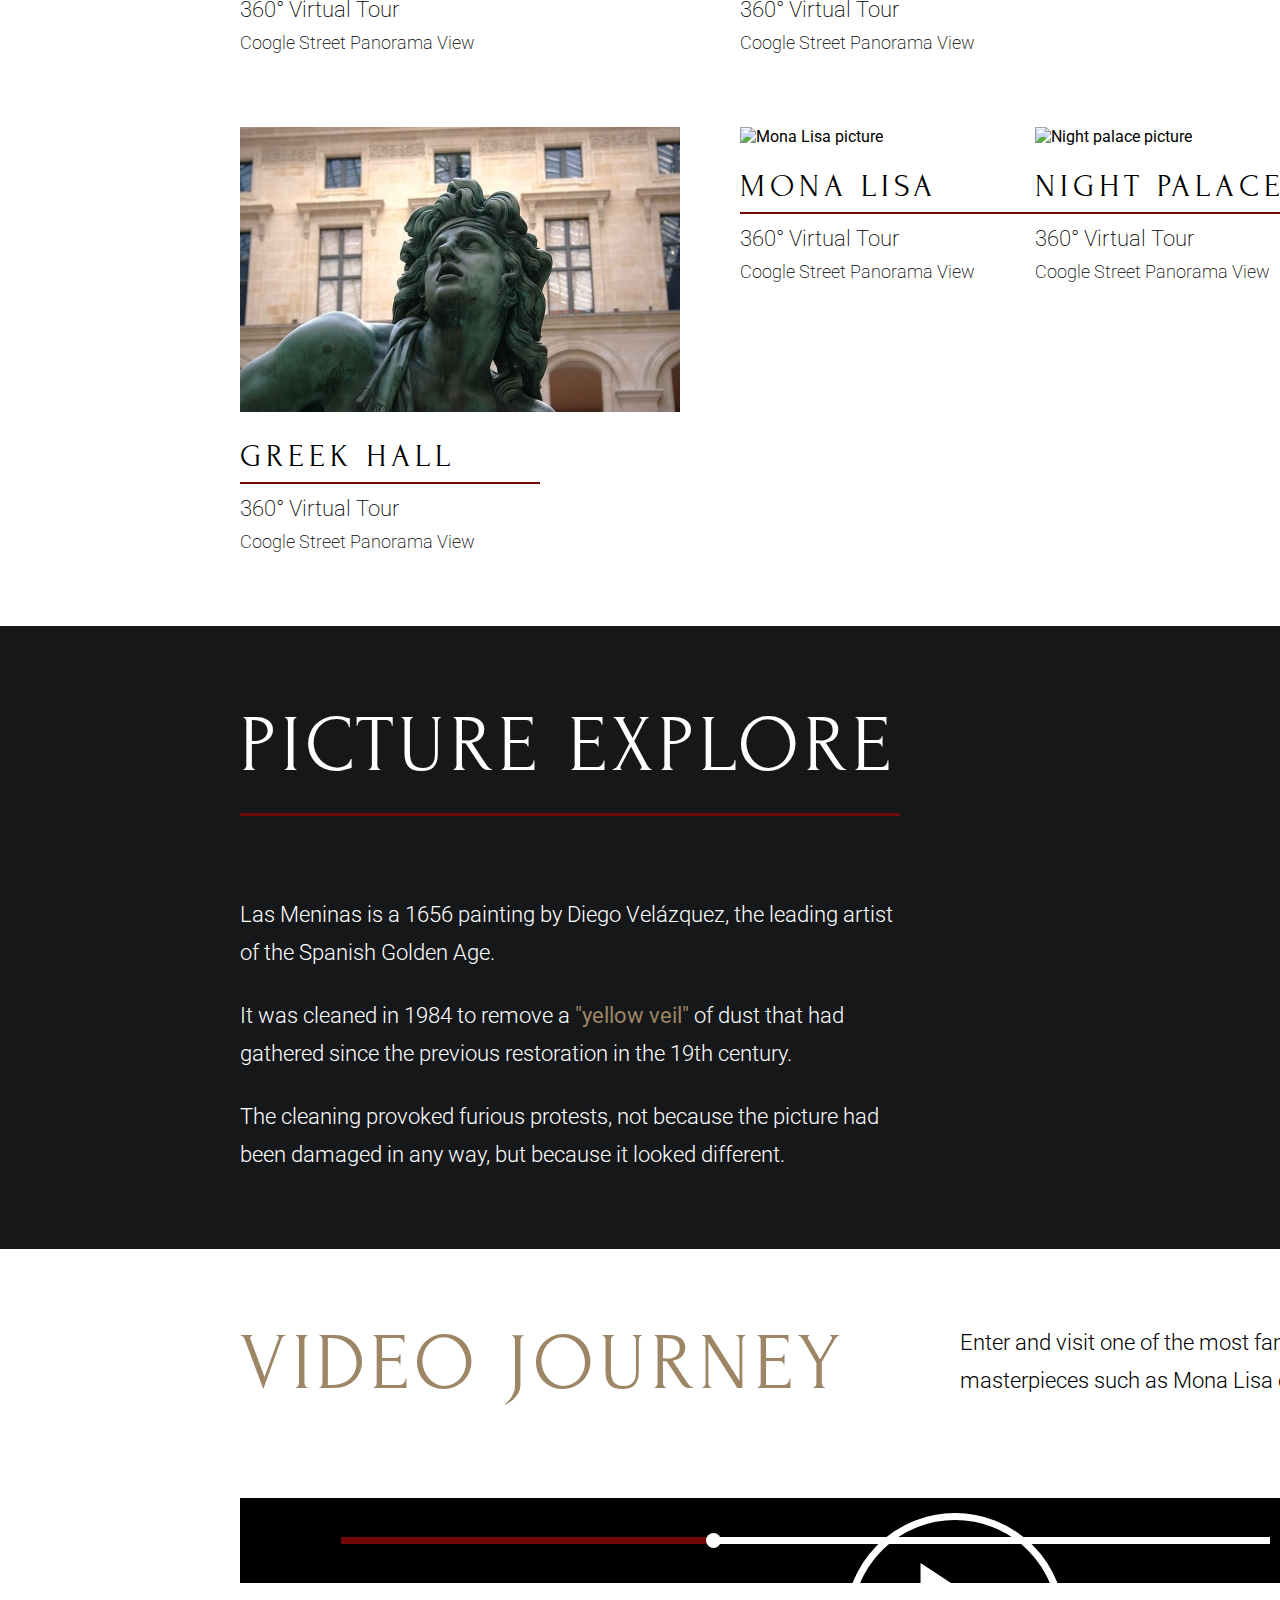
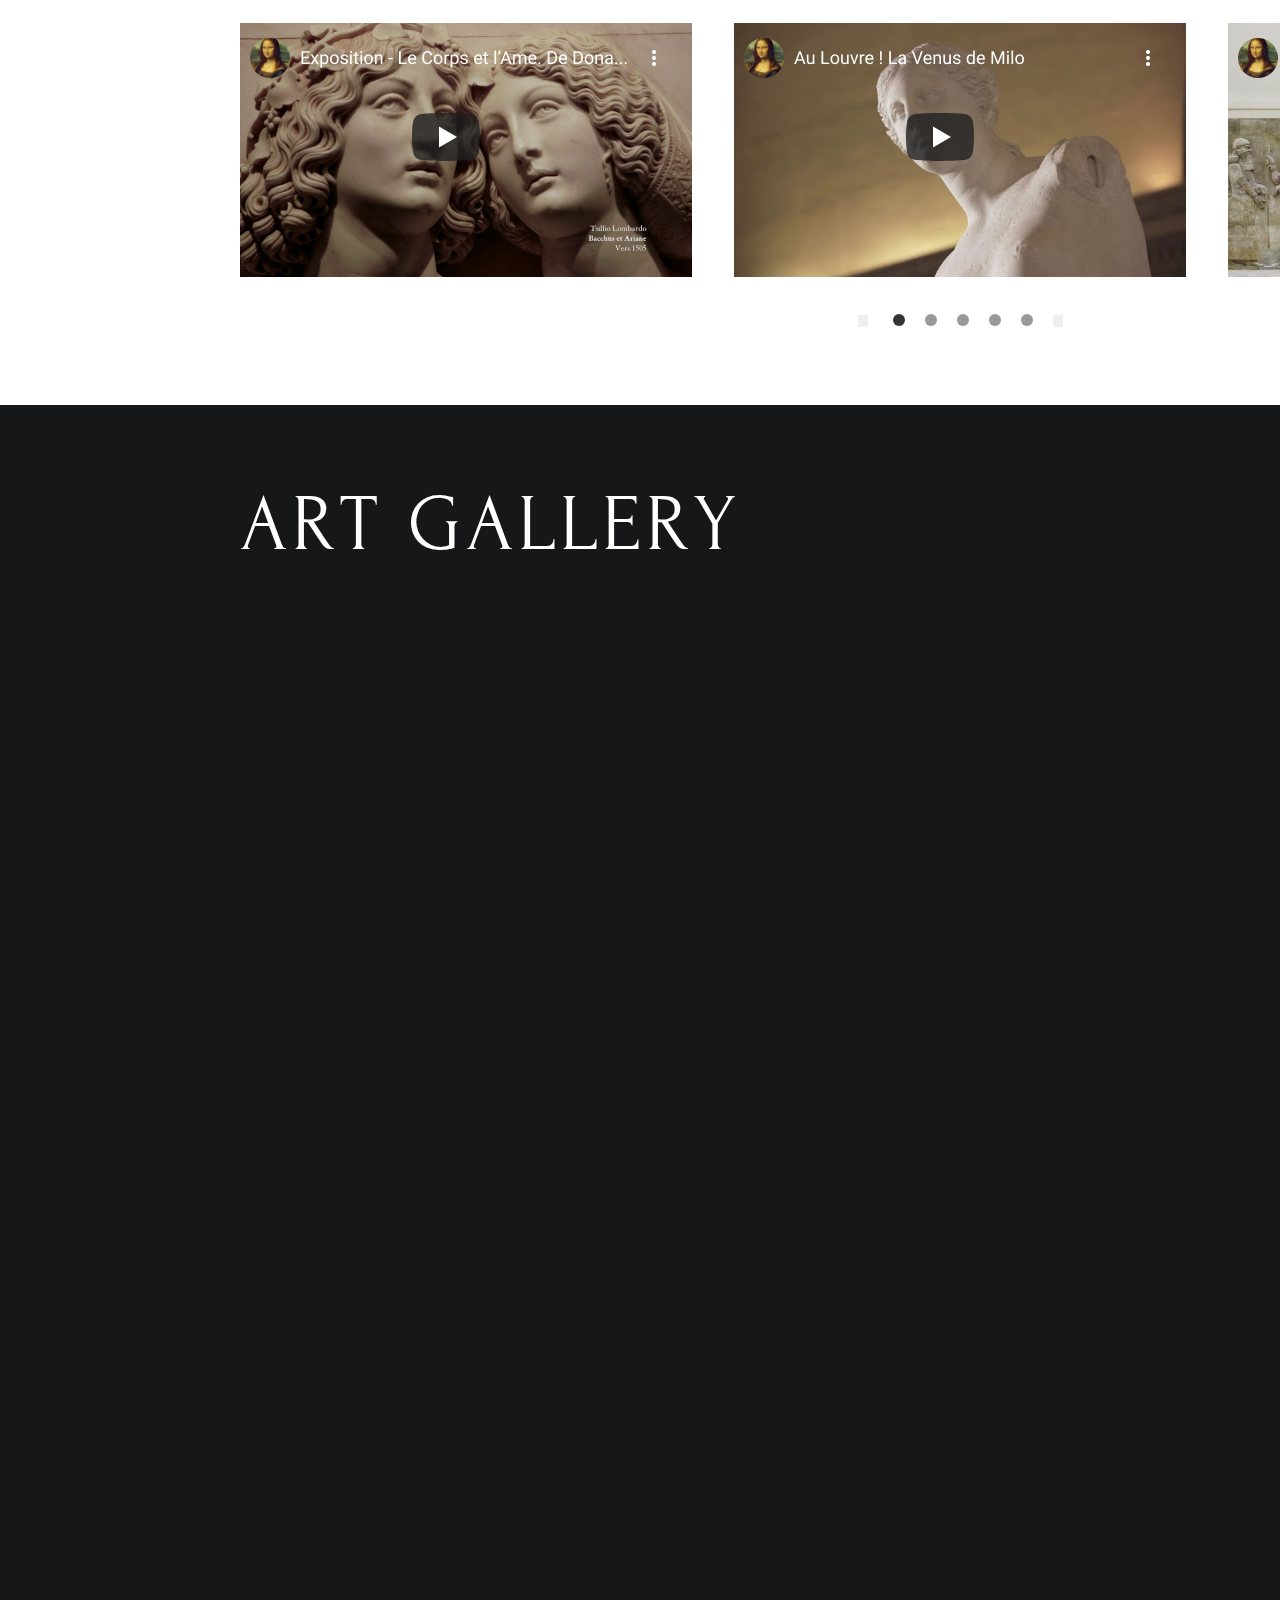
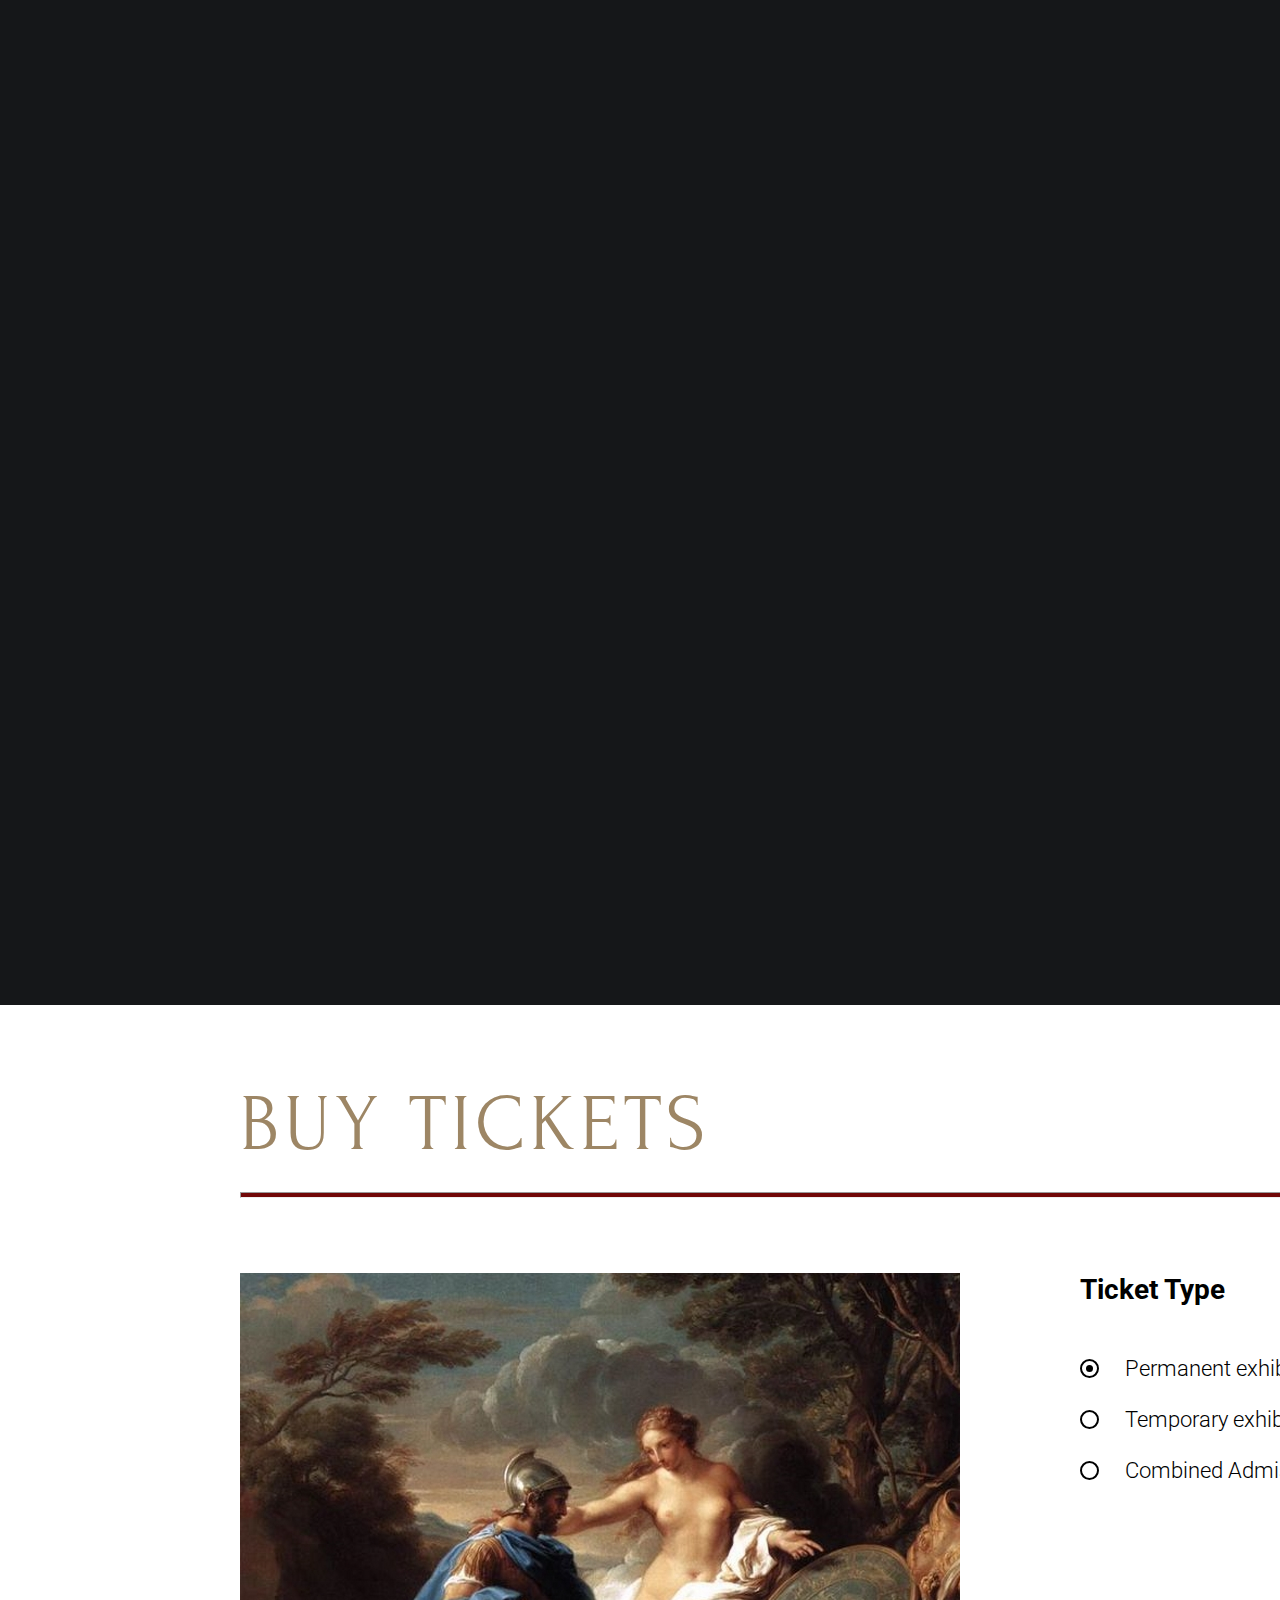
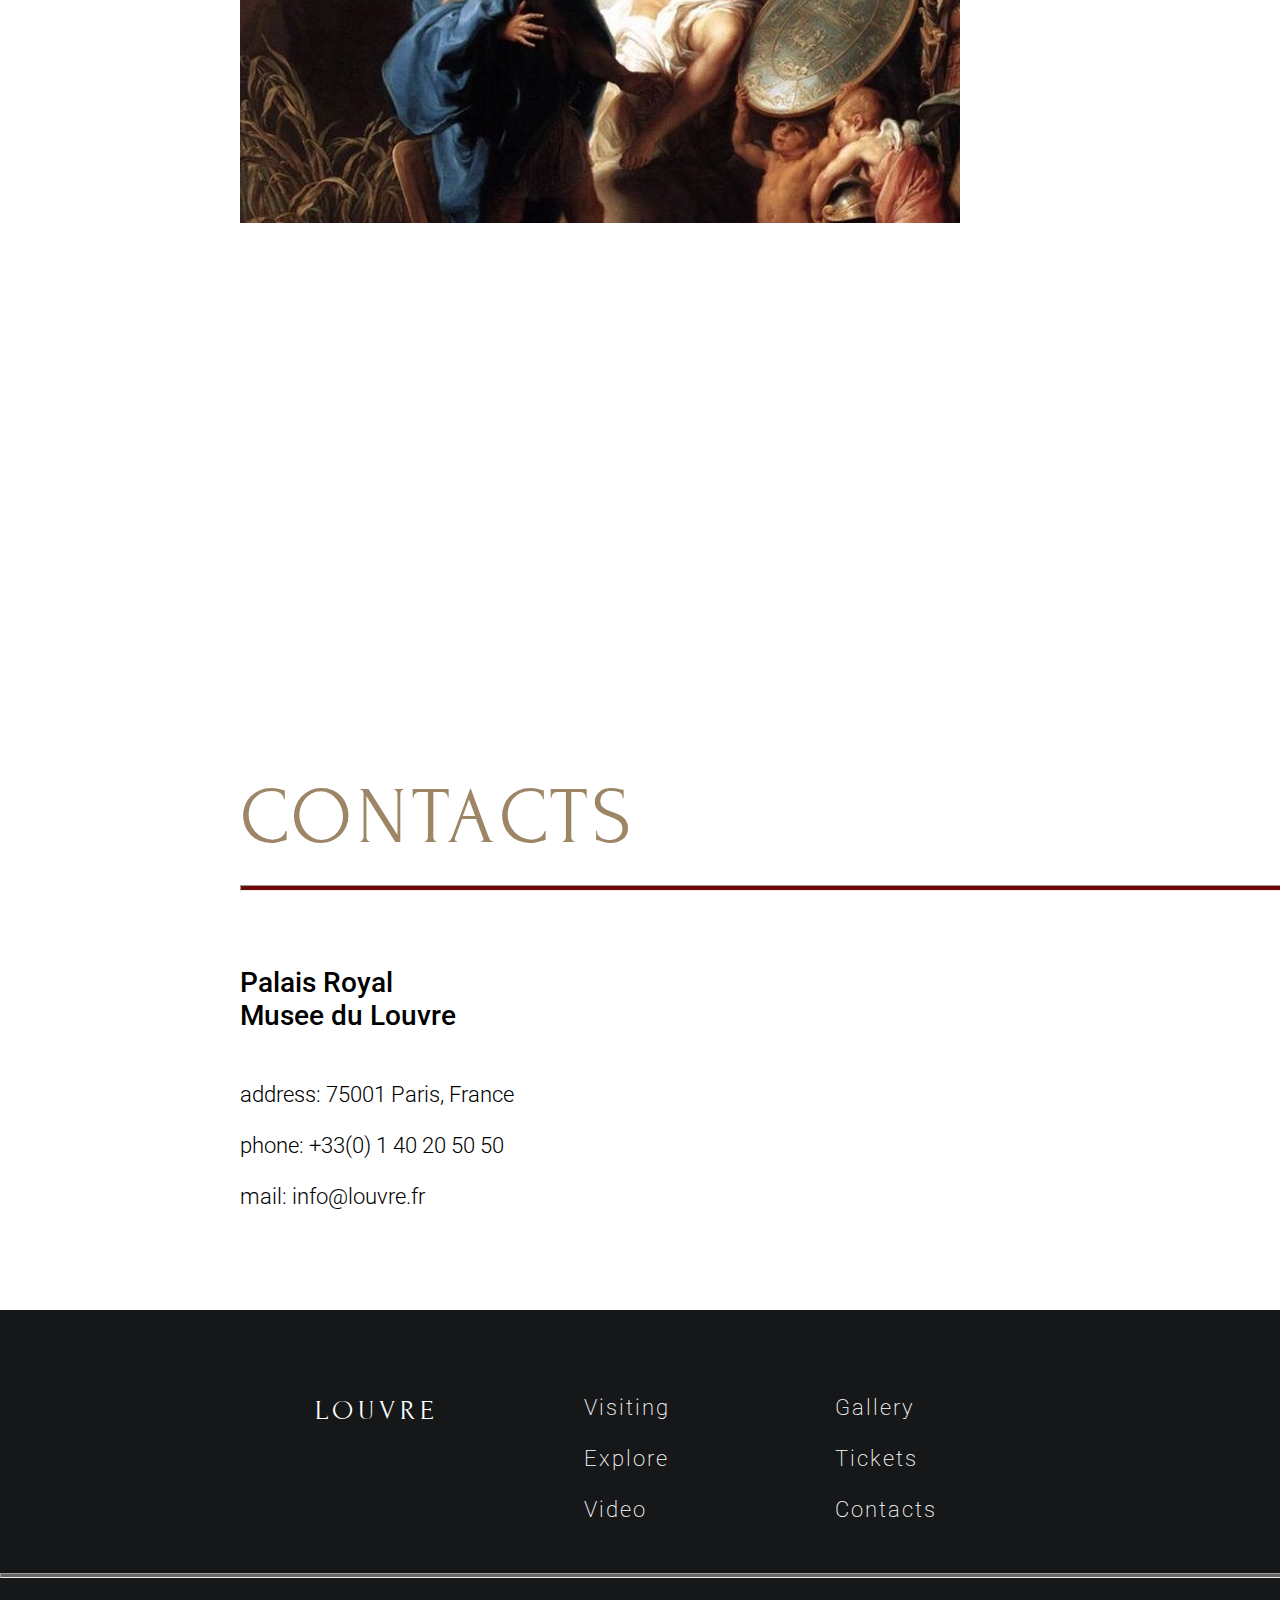
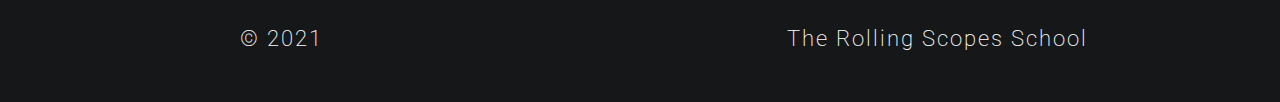
==== commit 81c0f681: "init: first commit in adaptive branch" ====
--- a/museum/index.html
+++ b/museum/index.html
@@ -8,182 +8,54 @@
   <link rel="preconnect" href="https://fonts.gstatic.com" crossorigin>
   <link href="https://fonts.googleapis.com/css2?family=Forum&family=Roboto:wght@100;300;400&display=swap" rel="stylesheet">
   <link rel="stylesheet" href="style.css" />
-  <link rel="icon" href="assets/favicon.ico">
+  <link rel="icon" href="./assets/favicon.ico">
   <title>museum</title>
 </head>
 <body>
   <header class="main-header dark-section">
-    <div class="container header-container">
-      <div class="header-title">
-        <h1 class="header-title">Louvre</h1>
-      </div>
-      <nav class="header-nav">
-        <ul class="top-nav-list">
-          <li class="top-nav-item">
-            <a class="nav-link" href="#visiting">Visiting</a>
-          </li>
-          <li class="top-nav-item">
-            <a class="nav-link" href="#explore">Explore</a>
-          </li>
-          <li class="top-nav-item">
-            <a class="nav-link" href="#video">Video</a>
-          </li>
-          <li class="top-nav-item">
-            <a class="nav-link" href="#gallery">Gallery</a>
-          </li>
-          <li class="top-nav-item">
-            <a class="nav-link" href="#tickets">Tickets</a>
-          </li>
-          <li class="top-nav-item">
-            <a class="nav-link" href="#contacts">Contacts</a>
-          </li>
-        </ul>
-      </nav>
+    <div class="wrapper">
+      <div class="container header-container">
+        <div class="header-title">
+          <h1 class="header-title">Louvre</h1>
+        </div>
+        <!--<nav class="header-nav">
+          <ul class="top-nav-list">
+            <li class="top-nav-item">
+              <a class="nav-link" href="#visiting">Visiting</a>
+            </li>
+            <li class="top-nav-item">
+              <a class="nav-link" href="#explore">Explore</a>
+            </li>
+            <li class="top-nav-item">
+              <a class="nav-link" href="#video">Video</a>
+            </li>
+            <li class="top-nav-item">
+              <a class="nav-link" href="#gallery">Gallery</a>
+            </li>
+            <li class="top-nav-item">
+              <a class="nav-link" href="#tickets">Tickets</a>
+            </li>
+            <li class="top-nav-item">
+              <a class="nav-link" href="#contacts">Contacts</a>
+            </li>
+          </ul>
+        </nav>-->
+      </div>
     </div>
   </header>
   <main>
     <section class="section dark-section welcome-section">
-      <div class="container welcome-container">
-        <div class="welcome-info">
-          <h2 class="section-title dark-section-title">Welcome <br> to the Louvre</h2>
-          <p class="welcome-text">From the castle to the museum</p>
-          <a class="welcome-link" href="tours/tour1.html" target="_blank">Discover the Louvre</a>
-        </div>
-        <div class="slider-nav">
-          <div class="counter">
-            <span>01&nbsp;; |&nbsp;;  05</span>
-          </div>
-          <ul class="slider-dots">
-            <li class="slide-dot slick-active"><button></button></li>
-            <li class="slide-dot"><button></button></li>
-            <li class="slide-dot"><button></button></li>
-            <li class="slide-dot"><button></button></li>
-            <li class="slide-dot"><button></button></li>
-          </ul>
-          <div class="arrow-buttons">
-            <button class="left-arrow"></button>
-            <button class="rigth-arrow"></button>
-          </div>
-        </div>
-      </div>
-    </section>
-    <section class="section visiting-section" id="Explore">
-      <div class="container visiting-container">
-        <h2 class="section-title">Virtual tour</h2>
-        <hr>
-        <div class="tour-items">
-          <a class="tour-link" href="tours/tour2.html" target="_blank">
-            <div class="tour-item">
-              <img class="tour-pic" src="./assets/img/tours/royal_palace.jpg" width="440" height="285" alt="royal palace picture">
-              <h3 class="tour-title">Royal palace</h3>
-              <p class="tour-info-header">360° Virtual Tour</p>
-              <p class="tour-info-footer">Coogle Street Panorama View</p>
-            </div>
-          </a>
-          <a class="tour-link" href="tours/tour3.html" target="_blank">
-            <div class="tour-item">
-              <img class="tour-pic" src="./assets/img/tours/denone_wing.jpg" width="440" height="285" alt="denone wing picture">
-              <h3 class="tour-title">Denon wing</h3>
-              <p class="tour-info-header">360° Virtual Tour</p>
-              <p class="tour-info-footer">Coogle Street Panorama View</p>
-            </div>
-          </a>
-          <a class="tour-link" href="tours/tour4.html" target="_blank">
-            <div class="tour-item">
-              <img class="tour-pic" src="./assets/img/tours/colonnade.jpg" width="440" height="285" alt="Colonnade picture">
-              <h3 class="tour-title">Colonnade Perrault</h3>
-              <span class="tour-info-header">360° Virtual Tour</span>
-              <p class="tour-info-footer">Coogle Street Panorama View</p>
-            </div>
-          </a>
-          <a class="tour-link" href="tours/tour5.html" target="_blank">
-            <div class="tour-item">
-              <img class="tour-pic" src="./assets/img/tours/greek_hall.jpg" width="440" height="285" alt="greek hall picture">
-              <h3 class="tour-title">Greek hall</h3>
-              <p class="tour-info-header">360° Virtual Tour</p>
-              <p class="tour-info-footer">Coogle Street Panorama View</p>
-            </div>
-          </a>
-          <a class="tour-link" href="tours/tour6.html" target="_blank">
-            <div class="tour-item">
-              <img class="tour-pic" src="./assets/img/tours/mona.jpg" width="440" height="285" alt="Mona Lisa picture">
-              <h3 class="tour-title">Mona Lisa</h3>
-              <p class="tour-info-header">360° Virtual Tour</p>
-              <p class="tour-info-footer">Coogle Street Panorama View</p>
-            </div>
-          </a>
-          <a class="tour-link" href="tours/tour7.html" target="_blank">
-            <div class="tour-item">
-              <img class="tour-pic" src="./assets/img/tours/night.jpg" width="440" height="285" alt="Night palace picture">
-              <h3 class="tour-title">Night Palace</h3>
-              <p class="tour-info-header">360° Virtual Tour</p>
-              <p class="tour-info-footer">Coogle Street Panorama View</p>
-            </div>
-          </a>
-        </div>
-      </div>
-    </section>
-    <section class="section dark-section explore-section" id="visiting">
-      <div class="container explore-container">
-        <div class="explore-info">
-          <h2 class="section-title dark-section-title">Picture explore</h2>
-          <div class="explore-text">
-            <p>Las Meninas is a 1656 painting by Diego Velázquez, the leading<br> artist of the Spanish Golden Age.</p>
-            <p>It was cleaned in 1984 to remove a <span>"yellow veil"</span> of dust that had gathered since the previous restoration in the 19th century.</p>
-            <p>The cleaning provoked furious protests, not because the picture had been damaged in any way, but because it looked different.</p>
-          </div>
-        </div>
-        <div class="explore-slider">
-          <div class="slide">
-            <img src="./assets/img/explore-slider/after.jpg" width="720" height="700" alt="image after explore">
-          </div>
-        </div>
-      </div>
-    </section>
-    <section class="section video-section" id="video">
-      <div class="container video-container">
-        <div class="video-header">
-          <h2 class="section-title video-title">Video journey</h2>
-          <p class="video-text">Enter and visit one of the most famous museums in the world and enjoy masterpieces such as Mona Lisa or Hammurabi's Code</p>
-        </div>
-          <div class="main-video">
-            <img class="player" src="./assets/img/Preview.png" alt="">
-            <button class="video-start"></button>
-            <div class="player-control">
-              <svg width="23" height="30" viewBox="0 0 23 30" fill="none" xmlns="http://www.w3.org/2000/svg">
-                <path d="M23 15.0051L0 0C0 22.6144 0 11.5158 0 30L23 15.0051Z" fill="#B3B3B3"/>
-              </svg>              
-              <input class="progress" type="range" value="40" min="0" max="100" step="1">
-              <svg width="36" height="30" viewBox="0 0 36 30" fill="none" xmlns="http://www.w3.org/2000/svg">
-                <path d="M18.3326 0C17.8816 0 17.4905 0.156374 17.1604 0.469123L8.48928 8.68426H1.66737C1.21531 8.68426 0.825273 8.84064 0.495164 9.15339C0.165055 9.46614 0 9.83665 0 10.2639V19.7361C0 20.1633 0.165055 20.5339 0.495164 20.8466C0.825273 21.1594 1.21636 21.3157 1.66737 21.3157H8.48928L17.1604 29.5309C17.4905 29.8436 17.8806 30 18.3326 30C18.7847 30 19.1747 29.8436 19.5048 29.5309C19.8349 29.2181 20 28.8486 20 28.4203V1.57968C20 1.15239 19.8349 0.781873 19.5059 0.469123C19.1768 0.156374 18.7857 0 18.3337 0H18.3326Z" fill="#B3B3B3"/>
-                <path d="M28.0399 18.515C28.7419 17.434 29.0929 16.266 29.0929 15.01C29.0929 13.754 28.7419 12.582 28.0399 11.492C27.3379 10.402 26.4099 9.63396 25.2529 9.18796C25.0879 9.10596 24.8809 9.06396 24.6339 9.06396C24.2049 9.06396 23.8329 9.21697 23.5189 9.52197C23.2049 9.82897 23.0479 10.203 23.0479 10.649C23.0479 10.996 23.1469 11.289 23.3459 11.528C23.5449 11.767 23.7829 11.974 24.0639 12.147C24.3439 12.32 24.6249 12.51 24.9059 12.717C25.1869 12.924 25.4259 13.216 25.6239 13.596C25.8219 13.976 25.9209 14.447 25.9209 15.008C25.9209 15.569 25.8219 16.04 25.6239 16.42C25.4259 16.8 25.1869 17.093 24.9059 17.299C24.6249 17.505 24.3439 17.696 24.0639 17.869C23.7829 18.042 23.5439 18.249 23.3459 18.488C23.1479 18.727 23.0479 19.021 23.0479 19.367C23.0479 19.813 23.2059 20.188 23.5189 20.494C23.8329 20.798 24.2039 20.953 24.6339 20.953C24.8809 20.953 25.0879 20.912 25.2529 20.829C26.4089 20.366 27.3379 19.594 28.0399 18.512V18.515Z" fill="#B3B3B3"/>
-                <path d="M33.8744 22.1208C35.2915 19.9463 36 17.5714 36 14.999C36 12.4276 35.2915 10.0547 33.8744 7.87713C32.4574 5.70262 30.5822 4.11727 28.2497 3.12618C28.0337 3.04274 27.8167 3 27.5997 3C27.1667 3 26.7913 3.15976 26.4744 3.47927C26.1574 3.79878 26 4.17629 26 4.61384C26 5.26914 26.325 5.76469 26.975 6.1015C27.9075 6.58891 28.5414 6.95828 28.8744 7.21063C30.1078 8.11829 31.0707 9.25592 31.762 10.6255C32.4534 11.9952 32.7996 13.4523 32.7996 15C32.7996 16.5457 32.4534 18.0038 31.762 19.3745C31.0707 20.7441 30.1078 21.8817 28.8744 22.7894C28.5414 23.0417 27.9075 23.4111 26.975 23.8985C26.325 24.2353 26 24.7298 26 25.3862C26 25.8227 26.1585 26.2012 26.4744 26.5207C26.7903 26.8402 27.1738 27 27.6239 27C27.8238 27 28.0327 26.9573 28.2487 26.8738C30.5811 25.8817 32.4574 24.2984 33.8734 22.1219L33.8744 22.1208Z" fill="#B3B3B3"/>
-              </svg>
-              <input class="volume" type="range" id='volume' min=0 max=1 step=0.01 value='1'>
-              <svg width="36" height="36" viewBox="0 0 36 36" fill="none" xmlns="http://www.w3.org/2000/svg">
-                <path d="M31.744 31.7534H23.2432V35.9999H35.9995V23.2402H31.744V31.7534Z" fill="#B3B3B3"/>
-                <path d="M4.25546 23.2402H0V35.9999H12.7563V31.7534H4.25546V23.2402Z" fill="#B3B3B3"/>
-                <path d="M0 12.7597H4.25546V4.25656H12.7563V0H0V12.7597Z" fill="#B3B3B3"/>
-                <path d="M23.2432 0V4.25656H31.744V12.7597H35.9995V0H23.2432Z" fill="#B3B3B3"/>
-              </svg> 
-            </div>
-          </div>
-          <div class="video-playlist">
-            <div class="video-item">
-              <img class="youtube-prewiev" src="./assets/img/Video_slide_item_1.png" width="452" height="254" alt="">
-              <button class="youtube-icon"></button>
-            </div>
-            <div class="video-item">
-              <img class="youtube-prewiev" src="./assets/img/Video_slide_item_2.png" width="452" height="254" alt="">
-              <button class="youtube-icon"></button>
-            </div>
-            <div class="video-item">
-              <img class="youtube-prewiev" src="./assets/img/Video_slide_item_3.png" width="452" height="254" alt="">
-              <button class="youtube-icon"></button>
-            </div>
-          </div>
-          <div class="playlist-control">
-            <button class="left-switch"></button>
+      <div class="wrapper">
+        <div class="container welcome-container">
+          <div class="welcome-info">
+            <h2 class="section-title dark-section-title welcome-title">Welcome <br> to the Louvre</h2>
+            <p class="welcome-text">From the castle to the museum</p>
+            <a class="welcome-link" href="tours/tour1.html" target="_blank">Discover the Louvre</a>
+          </div>
+          <div class="slider-nav">
+            <div class="top-slider-counter">
+              <span>01&nbsp; |&nbsp;  05</span>
+            </div>
             <ul class="slider-dots">
               <li class="slide-dot slick-active"><button></button></li>
               <li class="slide-dot"><button></button></li>
@@ -191,60 +63,199 @@
               <li class="slide-dot"><button></button></li>
               <li class="slide-dot"><button></button></li>
             </ul>
-            <button class="rigth-switch"></button>
-          </div> 
+            <div class="arrow-buttons">
+              <button class="left-arrow-button">
+                <svg width="30" height="8" viewBox="0 0 30 8" fill="none" xmlns="http://www.w3.org/2000/svg">
+                  <path d="M5.72254 8C3.90173 6.31339 1.99422 5.08262 0 4.30769V3.69231C1.99422 2.89459 3.90173 1.66382 5.72254 0H7.23988C6.37283 1.4359 5.53468 2.52991 4.72543 3.28205H30V4.71795H4.72543C5.53468 5.47009 6.37283 6.5641 7.23988 8H5.72254Z" fill="white"/>
+                </svg>
+              </button>
+              <button class="rigth-arrow-button">
+                <svg width="30" height="8" viewBox="0 0 30 8" fill="none" xmlns="http://www.w3.org/2000/svg">
+                  <path d="M24.2775 1.97284e-06C26.0983 1.68661 28.0058 2.91738 30 3.69231L30 4.30769C28.0058 5.10541 26.0983 6.33618 24.2775 8L22.7601 8C23.6272 6.5641 24.4653 5.47009 25.2746 4.71795L3.48964e-07 4.71795L5.01636e-07 3.28205L25.2746 3.28205C24.4653 2.52992 23.6272 1.4359 22.7601 1.86378e-06L24.2775 1.97284e-06Z" fill="white"/>
+                </svg>                  
+              </button>
+            </div>
+          </div>
+        </div>
+      </div>
+    </section>
+    <section class="section visiting-section" id="explore">
+      <div class="wrapper">
+        <div class="container visiting-container">
+          <h2 class="section-title">Virtual tour</h2>
+          <hr>
+          <div class="tour-items">
+            <a class="tour-link" href="tours/tour2.html" target="_blank">
+              <div class="tour-item">
+                <img class="tour-pic" src="./assets/img/tours/royal_palace.jpg" width="440" height="285" alt="royal palace picture">
+                <h3 class="tour-title">Royal palace</h3>
+                <p class="tour-info-header">360° Virtual Tour</p>
+                <p class="tour-info-footer">Coogle Street Panorama View</p>
+              </div>
+            </a>
+            <a class="tour-link" href="tours/tour3.html" target="_blank">
+              <div class="tour-item">
+                <img class="tour-pic" src="./assets/img/tours/denone_wing.jpg" width="440" height="285" alt="denone wing picture">
+                <h3 class="tour-title">Denon wing</h3>
+                <p class="tour-info-header">360° Virtual Tour</p>
+                <p class="tour-info-footer">Coogle Street Panorama View</p>
+              </div>
+            </a>
+            <a class="tour-link" href="tours/tour4.html" target="_blank">
+              <div class="tour-item">
+                <img class="tour-pic" src="./assets/img/tours/colonnade.jpg" width="440" height="285" alt="Colonnade picture">
+                <h3 class="tour-title colonade-title">Colonnade Perrault</h3>
+                <span class="tour-info-header">360° Virtual Tour</span>
+                <p class="tour-info-footer">Coogle Street Panorama View</p>
+              </div>
+            </a>
+            <a class="tour-link" href="tours/tour5.html" target="_blank">
+              <div class="tour-item">
+                <img class="tour-pic" src="./assets/img/tours/greek_hall.jpg" width="440" height="285" alt="greek hall picture">
+                <h3 class="tour-title">Greek hall</h3>
+                <p class="tour-info-header">360° Virtual Tour</p>
+                <p class="tour-info-footer">Coogle Street Panorama View</p>
+              </div>
+            </a>
+            <a class="tour-link" href="tours/tour6.html" target="_blank">
+              <div class="tour-item">
+                <img class="tour-pic" src="./assets/img/tours/mona.jpg" width="440" height="285" alt="Mona Lisa picture">
+                <h3 class="tour-title mona-lisa-title">Mona Lisa</h3>
+                <p class="tour-info-header">360° Virtual Tour</p>
+                <p class="tour-info-footer">Coogle Street Panorama View</p>
+              </div>
+            </a>
+            <a class="tour-link" href="tours/tour7.html" target="_blank">
+              <div class="tour-item">
+                <img class="tour-pic" src="./assets/img/tours/night.jpg" width="440" height="285" alt="Night palace picture">
+                <h3 class="tour-title night-palace-title">Night Palace</h3>
+                <p class="tour-info-header">360° Virtual Tour</p>
+                <p class="tour-info-footer">Coogle Street Panorama View</p>
+              </div>
+            </a>
+          </div>
+        </div>
+      </div>
+    </section>
+    <section class="section dark-section explore-section" id="visiting">
+      <div class="wrapper">
+        <div class="container explore-container">
+          <div class="explore-info">
+            <h2 class="section-title dark-section-title">Picture explore</h2>
+            <div class="explore-text">
+              <p>Las Meninas is a 1656 painting by Diego Velázquez, the leading artist of the Spanish Golden Age.</p>
+              <p>It was cleaned in 1984 to remove a <span>"yellow veil"</span> of dust that had gathered since the previous restoration in the 19th century.</p>
+              <p>The cleaning provoked furious protests, not because the picture had been damaged in any way, but because it looked different.</p>
+            </div>
+          </div>
+          <div class="explore-slider">
+            <div class="slide">
+              <img src="./assets/img/explore-slider/after.jpg" width="720" height="700" alt="image after explore">
+            </div>
+          </div>
+        </div>
+      </div>
+    </section>
+    <section class="section video-section" id="video">
+      <div class="wrapper">
+        <div class="container video-container">
+          <div class="video-header">
+            <h2 class="section-title video-title">Video journey</h2>
+            <p class="video-text">Enter and visit one of the most famous museums in the world and enjoy masterpieces such as Mona Lisa or Hammurabi's Code</p>
+          </div>
+            <div class="main-video">
+              <img class="player" src="./assets/img/Preview.png" alt="">
+              <button class="video-start"></button>
+              <div class="player-control">
+                <button class="play"></button>
+                <input class="progress" type="range" value="40" min="0" max="100" step="1">
+                <button class="mute"></button>
+                <input class="volume" type="range" id='volume' min=0 max=1 step=0.01 value='1'>
+                <button class="fullscreen"></button>
+              </div>
+            </div>
+            <div class="video-playlist">
+              <div class="video-item">
+                <img class="youtube-prewiev" src="./assets/img/Video_slide_item_1.png" width="452" height="254" alt="">
+                <button class="youtube-icon"></button>
+              </div>
+              <div class="video-item">
+                <img class="youtube-prewiev" src="./assets/img/Video_slide_item_2.png" width="452" height="254" alt="">
+                <button class="youtube-icon"></button>
+              </div>
+              <div class="video-item">
+                <img class="youtube-prewiev" src="./assets/img/Video_slide_item_3.png" width="452" height="254" alt="">
+                <button class="youtube-icon"></button>
+              </div>
+            </div>
+            <div class="playlist-control">
+              <button class="left-switch"></button>
+              <ul class="slider-dots">
+                <li class="slide-dot slick-active"><button></button></li>
+                <li class="slide-dot"><button></button></li>
+                <li class="slide-dot"><button></button></li>
+                <li class="slide-dot"><button></button></li>
+                <li class="slide-dot"><button></button></li>
+              </ul>
+              <button class="rigth-switch"></button>
+            </div> 
+        </div>
       </div>
     </section>
     <section class="section dark-section gallery-section" id="gallery">
-      <div class="container gallery-container">
-        <h2 class="section-title dark-section-title gallery-title">Art gallery</h2>
-        <div class="picture-container">
-          <div class="picture-inner-container">
+      <div class="wrapper">
+        <div class="container gallery-container">
+          <h2 class="section-title dark-section-title gallery-title">Art gallery</h2>
+          <div class="picture-container">
+            <div class="picture-inner-container">
+            </div>
           </div>
         </div>
       </div>
     </section>
     <section class="section tickets-section" id="tickets">
-      <div class="container tickets-container">
-        <h2 class="section-title gallery-titler">Buy tickets</h2>
-        <hr>
-        <div class="tickets-content">
-          <img class="tickets-img" src="./assets/img/tickets_img.png" width="720" height="550" alt="">
-          <div class="tickets-form">
-            <div class="ticket-type-selectors">
-              <h4 class="tickets-form-header">Ticket Type</h4>
-              <label class="radio-container">
-                <input class="radio-input" type="radio" checked="checked" name="radio">
-                <span class="checkmark"></span>
-                Permanent exhibition
-              </label>
-              <label class="radio-container">
-                <input class="radio-input" type="radio" name="radio">
-                <span class="checkmark"></span>
-                Temporary exhibition
-              </label>
-              <label class="radio-container">
-                <input class="radio-input" type="radio" name="radio">
-                <span class="checkmark"></span>
-                Combined Admission
-              </label>
-            </div>
-            <div class="tickets-counters">
-              <h4 class="tickets-form-header">Amount</h4>
-              <p class="counter-label">Basic 18+</p>
-              <div class="ticket-counter">
-                <button type="button" onclick="this.nextElementSibling.stepDown()">–</button>
-                <input type="number" min="0" max="20" value="1" readonly class="number">
-                <button type="button" onclick="this.previousElementSibling.stepUp()">+</button>
-              </div>
-              <p class="counter-label">Senior 65+</p>
-              <div class="ticket-counter">
-                <button type="button" onclick="this.nextElementSibling.stepDown()">–</button>
-                <input type="number" min="0" max="20" value="1" readonly class="number">
-                <button type="button" onclick="this.previousElementSibling.stepUp()">+</button>
-              </div>
-              <p class="total-price">Total €220</p>
-              <button class="buy popup-btn">Buy Now</button>
+      <div class="wrapper">
+        <div class="container tickets-container">
+          <h2 class="section-title gallery-titler">Buy tickets</h2>
+          <hr>
+          <div class="tickets-content">
+            <img class="tickets-img" src="./assets/img/tickets_img.png" width="720" height="550" alt="">
+            <div class="tickets-form">
+              <div class="ticket-type-selectors">
+                <h4 class="tickets-form-header">Ticket Type</h4>
+                <label class="radio-container">
+                  <input class="radio-input" type="radio" checked="checked" name="radio">
+                  <span class="checkmark"></span>
+                  Permanent exhibition
+                </label>
+                <label class="radio-container">
+                  <input class="radio-input" type="radio" name="radio">
+                  <span class="checkmark"></span>
+                  Temporary exhibition
+                </label>
+                <label class="radio-container">
+                  <input class="radio-input" type="radio" name="radio">
+                  <span class="checkmark"></span>
+                  Combined Admission
+                </label>
+              </div>
+              <div class="tickets-counters">
+                <h4 class="tickets-form-header">Amount</h4>
+                <p class="counter-label">Basic 18+</p>
+                <div class="ticket-counter">
+                  <button class="minus" type="button" onclick="this.nextElementSibling.stepDown()">–</button>
+                  <input type="number" min="0" max="20" value="1" readonly class="number">
+                  <button class="plus" type="button" onclick="this.previousElementSibling.stepUp()">+</button>
+                </div>
+                <p class="counter-label">Senior 65+</p>
+                <div class="ticket-counter">
+                  <button type="button" onclick="this.nextElementSibling.stepDown()">–</button>
+                  <input type="number" min="0" max="20" value="1" readonly class="number">
+                  <button type="button" onclick="this.previousElementSibling.stepUp()">+</button>
+                </div>
+                <p class="total-price">Total € &nbsp;220</p>
+                <button class="buy popup-btn">Buy Now</button>
+              </div>
             </div>
           </div>
         </div>
@@ -252,98 +263,102 @@
     </section>
     <div class="parallax"></div>
     <section class="section contacts-section" id="contacts">
-      <div class="container tickets-container">
-        <h2 class="section-title contacts-titler">Contacts</h2>
-        <hr>
-        <div class="contacts-content">
-          <div class="contacts-info">
-            <h4 class="organization-name">Palais Royal<br>Musee du Louvre</h4>
-            <p class="contact-info">address: 75001 Paris, France</p>
-            <p class="contact-info">phone: <a class="contact-link" href="tel:+3301402050">+33(0) 1 40 20 50 50</a></p>
-            <p class="contact-info">mail: <a class="contact-link" href="mailto:info@louvre.fr">info@louvre.fr</a></p>
-          </div>
-          <img class="map" src="./assets/img/map.png" width="960" height="620" alt="">
+      <div class="wrapper">
+        <div class="container tickets-container">
+          <h2 class="section-title contacts-titler">Contacts</h2>
+          <hr>
+          <div class="contacts-content">
+            <div class="contacts-info">
+              <h4 class="organization-name">Palais Royal<br>Musee du Louvre</h4>
+              <p class="contact-info">address: 75001 Paris, France</p>
+              <p class="contact-info">phone: <a class="contact-link" href="tel:+3301402050">+33(0) 1 40 20 50 50</a></p>
+              <p class="contact-info">mail: <a class="contact-link" href="mailto:info@louvre.fr">info@louvre.fr</a></p>
+            </div>
+            <img class="map" src="./assets/img/map.png" alt="">
+          </div>
         </div>
       </div>
     </section>
   </main>
   <footer class="main-footer dark-section">
-    <div class="container">
-      <div class="footer-content">
-        <div class="footer-title">
-          <p class="footer-name">Louvre</p>
-        </div>
-        <nav class="footer-nav">
-          <ul class="footer-nav-list">
-            <li class="footer-nav-item">
-              <a class="nav-link" href="#visiting">Visiting</a>
-            </li>
-            <li class="footer-nav-item">
-              <a class="nav-link" href="#explore">Explore</a>
-            </li>
-            <li class="footer-nav-item">
-              <a class="nav-link" href="#video">Video</a>
-            </li>
-          </ul>
-          <ul class="footer-nav-list">
-            <li class="footer-nav-item">
-              <a class="nav-link" href="#gallery">Gallery</a>
-            </li>
-            <li class="footer-nav-item">
-              <a class="nav-link" href="#tickets">Tickets</a>
-            </li>
-            <li class="footer-nav-item">
-              <a class="nav-link" href="#contacts">Contacts</a>
-            </li>
-          </ul>
-        </nav>
-        <div class="social-links">
-          <ul class="social-icons">
-            <li>
-              <a class="social-icon social-icon-youtube" href="https://www.youtube.com/user/louvre" title="..." target="_blank">
-                <svg width="24" height="24" viewBox="0 0 24 24" fill="none" xmlns="http://www.w3.org/2000/svg">
-                  <path d="M10.03 15.38V8.62L15.97 12L10.03 15.38ZM23.23 6.5C23.1026 6.01772 22.8508 5.57733 22.4998 5.22285C22.1489 4.86838 21.711 4.61222 21.23 4.48C19.46 4 12.35 4 12.35 4C12.35 4 5.25 4 3.48 4.48C2.99901 4.61222 2.56115 4.86838 2.21018 5.22285C1.85921 5.57733 1.60743 6.01772 1.48 6.5C1 8.28 1 12 1 12C1 12 1 15.72 1.47 17.5C1.5983 17.9835 1.85159 18.4247 2.20441 18.7793C2.55723 19.1338 2.99717 19.3893 3.48 19.52C5.25 20 12.36 20 12.36 20C12.36 20 19.46 20 21.23 19.52C21.711 19.3878 22.1489 19.1316 22.4998 18.7771C22.8508 18.4227 23.1026 17.9823 23.23 17.5C23.71 15.72 23.71 12 23.71 12C23.71 12 23.71 8.28 23.24 6.5H23.23Z" fill="white"/>
-                </svg>                        
-              </a>
-            </li>
-            <li>
-              <a class="social-icon social-icon-insta" href="https://www.instagram.com/museelouvre/" title="..." target="_blank">
-                <svg width="24" height="24" viewBox="0 0 24 24" fill="none" xmlns="http://www.w3.org/2000/svg">
-                  <path d="M13.0202 2C14.8202 2 15.2002 2.02 16.1202 2.06C17.1802 2.11 17.9102 2.28 18.5402 2.53C19.2002 2.78 19.7602 3.13 20.3102 3.68C20.8702 4.23 21.2102 4.79 21.4702 5.45C21.7202 6.08 21.8802 6.81 21.9302 7.88C21.9802 8.83 21.9902 9.2 21.9902 11.2V12.8C21.9902 14.8 21.9802 15.17 21.9302 16.12C21.9144 16.9468 21.7589 17.7651 21.4702 18.54C21.2102 19.2 20.8702 19.76 20.3202 20.31C19.7602 20.87 19.2002 21.21 18.5402 21.47C17.9102 21.72 17.1802 21.88 16.1202 21.93C15.1702 21.98 14.7902 21.99 12.7902 21.99H11.2002C9.20015 21.99 8.83015 21.98 7.87015 21.93C7.04333 21.9141 6.22515 21.7586 5.45015 21.47C4.78376 21.2195 4.17981 20.8271 3.68015 20.32C3.16796 19.8186 2.77199 19.211 2.52015 18.54C2.23177 17.765 2.07626 16.9468 2.06015 16.12C2.01113 15.0874 1.99112 14.0537 2.00015 13.02V10.97C2.00015 9.17 2.02015 8.79 2.06015 7.87C2.11015 6.81 2.28015 6.08 2.52015 5.45C2.78015 4.79 3.12015 4.23 3.68015 3.68C4.17533 3.16743 4.78059 2.77418 5.45015 2.53C6.22461 2.23821 7.04278 2.07931 7.87015 2.06C8.79015 2.02 9.17015 2 10.9702 2H13.0202ZM13.0402 3.8H10.9502C9.22015 3.8 8.85015 3.82 7.95015 3.86C6.98015 3.9 6.45015 4.06 6.10015 4.2C5.63015 4.38 5.30015 4.6 4.95015 4.95C4.60015 5.3 4.38015 5.63 4.20015 6.1C4.07015 6.45 3.90015 6.98 3.86015 7.96C3.82015 8.86 3.80015 9.22 3.80015 10.96V13.04C3.80015 14.78 3.82015 15.14 3.86015 16.04C3.90015 17.01 4.06015 17.54 4.20015 17.89C4.38015 18.36 4.60015 18.69 4.95015 19.04C5.30015 19.39 5.63015 19.61 6.10015 19.79C6.45015 19.93 6.98015 20.09 7.96015 20.13C8.93015 20.18 9.28015 20.19 11.4402 20.19H12.5502C14.7202 20.19 15.0602 20.18 16.0402 20.13C17.0102 20.09 17.5402 19.93 17.8902 19.79C18.3602 19.61 18.6902 19.39 19.0402 19.04C19.3902 18.69 19.6102 18.36 19.7902 17.89C19.9302 17.54 20.0902 17.01 20.1302 16.04C20.1802 15.06 20.1902 14.72 20.1902 12.55V11.45C20.1902 9.28 20.1802 8.93 20.1302 7.95C20.0902 6.98 19.9302 6.45 19.7902 6.1C19.6292 5.66543 19.373 5.27246 19.0402 4.95C18.7179 4.61692 18.3249 4.3606 17.8902 4.2C17.2971 3.98317 16.6716 3.86822 16.0402 3.86C15.0409 3.81227 14.0405 3.79226 13.0402 3.8ZM12.0002 6.86C13.362 6.86 14.6681 7.40101 15.6311 8.36401C16.5941 9.32701 17.1352 10.6331 17.1352 11.995C17.1352 13.3569 16.5941 14.663 15.6311 15.626C14.6681 16.589 13.362 17.13 12.0002 17.13C10.6383 17.13 9.33216 16.589 8.36916 15.626C7.40616 14.663 6.86515 13.3569 6.86515 11.995C6.86515 10.6331 7.40616 9.32701 8.36916 8.36401C9.33216 7.40101 10.6383 6.86 12.0002 6.86ZM12.0002 8.66C11.1157 8.66 10.2674 9.01136 9.64195 9.6368C9.01652 10.2622 8.66515 11.1105 8.66515 11.995C8.66515 12.8795 9.01652 13.7278 9.64195 14.3532C10.2674 14.9786 11.1157 15.33 12.0002 15.33C12.8847 15.33 13.7329 14.9786 14.3584 14.3532C14.9838 13.7278 15.3352 12.8795 15.3352 11.995C15.3352 11.1105 14.9838 10.2622 14.3584 9.6368C13.7329 9.01136 12.8847 8.66 12.0002 8.66ZM17.3302 5.46C17.6484 5.46 17.9536 5.58643 18.1787 5.81147C18.4037 6.03652 18.5302 6.34174 18.5302 6.66C18.5302 6.97826 18.4037 7.28348 18.1787 7.50853C17.9536 7.73357 17.6484 7.86 17.3302 7.86C17.0119 7.86 16.7067 7.73357 16.4816 7.50853C16.2566 7.28348 16.1302 6.97826 16.1302 6.66C16.1302 6.34174 16.2566 6.03652 16.4816 5.81147C16.7067 5.58643 17.0119 5.46 17.3302 5.46Z" fill="white"/>
-                </svg>                  
-              </a>
-            </li>
-            <li>
-              <a class="social-icon social-icon-fb" href="https://www.facebook.com/museedulouvre" title="..." target="_blank">
-                <svg width="13" height="20" viewBox="0 0 13 20" fill="none" xmlns="http://www.w3.org/2000/svg">
-                  <path d="M3.78 20L3.75 11.25H0V7.5H3.75V5C3.75 1.63 5.84 0 8.85 0C10.29 0 11.53 0.1 11.89 0.15V3.68H9.8C8.17 3.68 7.85 4.46 7.85 5.6V7.5H12.5L11.25 11.25H7.85V20H3.78Z" fill="white"/>
-                </svg>
-              </a>
-            </li>
-            <li>
-              <a class="social-icon social-icon-twit" href="http://twitter.com/museelouvre" title="..." target="_blank">
-                <svg width="20" height="17" viewBox="0 0 20 17" fill="none" xmlns="http://www.w3.org/2000/svg">
-                  <path d="M20 1.88C19.25 2.25 18.5 2.38 17.62 2.5C18.5 2 19.12 1.25 19.37 0.25C18.5606 0.731306 17.6743 1.06959 16.75 1.25C15.9485 0.46227 14.8737 0.0144601 13.75 0C11.62 0 9.75 1.88 9.75 4.13C9.75 4.5 9.75 4.75 9.88 5C8.24216 4.93823 6.63643 4.52707 5.17046 3.79408C3.70448 3.0611 2.41212 2.02321 1.38 0.75C1.00812 1.39563 0.834247 2.13634 0.88 2.88C0.891623 3.55196 1.06825 4.21077 1.39434 4.79842C1.72043 5.38608 2.18597 5.88456 2.75 6.25C2.12 6.25 1.5 6 0.87 5.75C0.87 7.75 2.25 9.38 4.12 9.75C3.75 9.88 3.37 9.88 3 9.88C2.75 9.88 2.5 9.88 2.25 9.75C2.75 11.38 4.25 12.63 6.13 12.63C4.67779 13.7963 2.8622 14.4156 1 14.38H0C1.87496 15.5591 4.03554 16.2056 6.25 16.25C13.75 16.25 17.88 10 17.88 4.62V4.12C18.7387 3.53355 19.4617 2.76969 20 1.88Z" fill="white"/>
-                </svg>
-              </a>
-            </li>
-            <li>
-              <a class="social-icon social-icon-pint" href="https://www.pinterest.fr/museedulouvre/" title="..." target="_blank">
-                <svg width="20" height="20" viewBox="0 0 20 20" fill="none" xmlns="http://www.w3.org/2000/svg">
-                  <path d="M10.0002 0C7.67571 0.00823729 5.42667 0.826025 3.63977 2.31277C1.85286 3.79952 0.63972 5.86234 0.208905 8.1466C-0.221909 10.4309 0.156518 12.7939 1.27913 14.8293C2.40174 16.8648 4.1984 18.4456 6.36023 19.3C6.26023 18.51 6.19023 17.3 6.39023 16.43L7.56023 11.46C7.56023 11.46 7.26023 10.86 7.26023 9.98C7.26023 8.59 8.07023 7.56 9.08023 7.56C9.93023 7.56 10.3502 8.2 10.3502 8.96C10.3502 9.82 9.80023 11.1 9.51023 12.29C9.27023 13.29 10.0102 14.1 11.0002 14.1C12.7802 14.1 14.1402 12.23 14.1402 9.53C14.1402 7.13 12.4202 5.47 9.96023 5.47C9.37582 5.44433 8.79227 5.53734 8.2448 5.74342C7.69733 5.94951 7.19729 6.26438 6.77487 6.66904C6.35245 7.07371 6.01641 7.55977 5.78702 8.09789C5.55763 8.63601 5.43966 9.21503 5.44023 9.8C5.44023 10.66 5.77023 11.58 6.18023 12.08C6.26023 12.18 6.27023 12.27 6.24023 12.37L5.96023 13.5C5.92023 13.68 5.81023 13.73 5.63023 13.64C4.37023 13.05 3.59023 11.24 3.59023 9.76C3.59023 6.61 5.89023 3.72 10.2102 3.72C13.6702 3.72 16.3802 6.18 16.3802 9.49C16.3802 12.94 14.2002 15.71 11.1802 15.71C10.1802 15.71 9.22023 15.18 8.90023 14.56L8.27023 16.93C7.97509 17.8577 7.55811 18.7421 7.03023 19.56C8.40406 19.9816 9.85261 20.1021 11.2772 19.9133C12.7018 19.7245 14.069 19.2309 15.2856 18.4661C16.5023 17.7014 17.5398 16.6833 18.3275 15.4814C19.1152 14.2795 19.6346 12.9219 19.8504 11.5011C20.0661 10.0804 19.9731 8.62979 19.5776 7.24822C19.1822 5.86664 18.4936 4.58652 17.5588 3.49506C16.6241 2.40359 15.465 1.52642 14.1607 0.923296C12.8563 0.320168 11.4373 0.00525257 10.0002 0Z" fill="white"/>
-                </svg>
-              </a>
-            </li>            
-          </ul>
-        </div>
-      </div>
-    </div>
-    <hr>
-    <div class="container">
-      <div class="footer-info">
-        <p class="footer-info-text">© 2021</p>
-        <p class="footer-info-text">The Rolling Scopes School</p>
-        <p class="footer-info-text">IgorLap239</p>
+    <div class="wrapper">
+      <div class="container">
+        <div class="footer-content">
+          <div class="footer-title">
+            <p class="footer-name">Louvre</p>
+          </div>
+          <nav class="footer-nav">
+            <ul class="footer-nav-list">
+              <li class="footer-nav-item">
+                <a class="nav-link" href="#visiting">Visiting</a>
+              </li>
+              <li class="footer-nav-item">
+                <a class="nav-link" href="#explore">Explore</a>
+              </li>
+              <li class="footer-nav-item">
+                <a class="nav-link" href="#video">Video</a>
+              </li>
+            </ul>
+            <ul class="footer-nav-list">
+              <li class="footer-nav-item">
+                <a class="nav-link" href="#gallery">Gallery</a>
+              </li>
+              <li class="footer-nav-item">
+                <a class="nav-link" href="#tickets">Tickets</a>
+              </li>
+              <li class="footer-nav-item">
+                <a class="nav-link" href="#contacts">Contacts</a>
+              </li>
+            </ul>
+          </nav>
+          <div class="social-links">
+            <ul class="social-icons">
+              <li>
+                <a class="social-icon social-icon-youtube" href="https://www.youtube.com/user/louvre" title="..." target="_blank">
+                  <svg width="24" height="24" viewBox="0 0 24 24" fill="none" xmlns="http://www.w3.org/2000/svg">
+                    <path d="M10.03 15.38V8.62L15.97 12L10.03 15.38ZM23.23 6.5C23.1026 6.01772 22.8508 5.57733 22.4998 5.22285C22.1489 4.86838 21.711 4.61222 21.23 4.48C19.46 4 12.35 4 12.35 4C12.35 4 5.25 4 3.48 4.48C2.99901 4.61222 2.56115 4.86838 2.21018 5.22285C1.85921 5.57733 1.60743 6.01772 1.48 6.5C1 8.28 1 12 1 12C1 12 1 15.72 1.47 17.5C1.5983 17.9835 1.85159 18.4247 2.20441 18.7793C2.55723 19.1338 2.99717 19.3893 3.48 19.52C5.25 20 12.36 20 12.36 20C12.36 20 19.46 20 21.23 19.52C21.711 19.3878 22.1489 19.1316 22.4998 18.7771C22.8508 18.4227 23.1026 17.9823 23.23 17.5C23.71 15.72 23.71 12 23.71 12C23.71 12 23.71 8.28 23.24 6.5H23.23Z" fill="white"/>
+                  </svg>                        
+                </a>
+              </li>
+              <li>
+                <a class="social-icon social-icon-insta" href="https://www.instagram.com/museelouvre/" title="..." target="_blank">
+                  <svg width="24" height="24" viewBox="0 0 24 24" fill="none" xmlns="http://www.w3.org/2000/svg">
+                    <path d="M13.0202 2C14.8202 2 15.2002 2.02 16.1202 2.06C17.1802 2.11 17.9102 2.28 18.5402 2.53C19.2002 2.78 19.7602 3.13 20.3102 3.68C20.8702 4.23 21.2102 4.79 21.4702 5.45C21.7202 6.08 21.8802 6.81 21.9302 7.88C21.9802 8.83 21.9902 9.2 21.9902 11.2V12.8C21.9902 14.8 21.9802 15.17 21.9302 16.12C21.9144 16.9468 21.7589 17.7651 21.4702 18.54C21.2102 19.2 20.8702 19.76 20.3202 20.31C19.7602 20.87 19.2002 21.21 18.5402 21.47C17.9102 21.72 17.1802 21.88 16.1202 21.93C15.1702 21.98 14.7902 21.99 12.7902 21.99H11.2002C9.20015 21.99 8.83015 21.98 7.87015 21.93C7.04333 21.9141 6.22515 21.7586 5.45015 21.47C4.78376 21.2195 4.17981 20.8271 3.68015 20.32C3.16796 19.8186 2.77199 19.211 2.52015 18.54C2.23177 17.765 2.07626 16.9468 2.06015 16.12C2.01113 15.0874 1.99112 14.0537 2.00015 13.02V10.97C2.00015 9.17 2.02015 8.79 2.06015 7.87C2.11015 6.81 2.28015 6.08 2.52015 5.45C2.78015 4.79 3.12015 4.23 3.68015 3.68C4.17533 3.16743 4.78059 2.77418 5.45015 2.53C6.22461 2.23821 7.04278 2.07931 7.87015 2.06C8.79015 2.02 9.17015 2 10.9702 2H13.0202ZM13.0402 3.8H10.9502C9.22015 3.8 8.85015 3.82 7.95015 3.86C6.98015 3.9 6.45015 4.06 6.10015 4.2C5.63015 4.38 5.30015 4.6 4.95015 4.95C4.60015 5.3 4.38015 5.63 4.20015 6.1C4.07015 6.45 3.90015 6.98 3.86015 7.96C3.82015 8.86 3.80015 9.22 3.80015 10.96V13.04C3.80015 14.78 3.82015 15.14 3.86015 16.04C3.90015 17.01 4.06015 17.54 4.20015 17.89C4.38015 18.36 4.60015 18.69 4.95015 19.04C5.30015 19.39 5.63015 19.61 6.10015 19.79C6.45015 19.93 6.98015 20.09 7.96015 20.13C8.93015 20.18 9.28015 20.19 11.4402 20.19H12.5502C14.7202 20.19 15.0602 20.18 16.0402 20.13C17.0102 20.09 17.5402 19.93 17.8902 19.79C18.3602 19.61 18.6902 19.39 19.0402 19.04C19.3902 18.69 19.6102 18.36 19.7902 17.89C19.9302 17.54 20.0902 17.01 20.1302 16.04C20.1802 15.06 20.1902 14.72 20.1902 12.55V11.45C20.1902 9.28 20.1802 8.93 20.1302 7.95C20.0902 6.98 19.9302 6.45 19.7902 6.1C19.6292 5.66543 19.373 5.27246 19.0402 4.95C18.7179 4.61692 18.3249 4.3606 17.8902 4.2C17.2971 3.98317 16.6716 3.86822 16.0402 3.86C15.0409 3.81227 14.0405 3.79226 13.0402 3.8ZM12.0002 6.86C13.362 6.86 14.6681 7.40101 15.6311 8.36401C16.5941 9.32701 17.1352 10.6331 17.1352 11.995C17.1352 13.3569 16.5941 14.663 15.6311 15.626C14.6681 16.589 13.362 17.13 12.0002 17.13C10.6383 17.13 9.33216 16.589 8.36916 15.626C7.40616 14.663 6.86515 13.3569 6.86515 11.995C6.86515 10.6331 7.40616 9.32701 8.36916 8.36401C9.33216 7.40101 10.6383 6.86 12.0002 6.86ZM12.0002 8.66C11.1157 8.66 10.2674 9.01136 9.64195 9.6368C9.01652 10.2622 8.66515 11.1105 8.66515 11.995C8.66515 12.8795 9.01652 13.7278 9.64195 14.3532C10.2674 14.9786 11.1157 15.33 12.0002 15.33C12.8847 15.33 13.7329 14.9786 14.3584 14.3532C14.9838 13.7278 15.3352 12.8795 15.3352 11.995C15.3352 11.1105 14.9838 10.2622 14.3584 9.6368C13.7329 9.01136 12.8847 8.66 12.0002 8.66ZM17.3302 5.46C17.6484 5.46 17.9536 5.58643 18.1787 5.81147C18.4037 6.03652 18.5302 6.34174 18.5302 6.66C18.5302 6.97826 18.4037 7.28348 18.1787 7.50853C17.9536 7.73357 17.6484 7.86 17.3302 7.86C17.0119 7.86 16.7067 7.73357 16.4816 7.50853C16.2566 7.28348 16.1302 6.97826 16.1302 6.66C16.1302 6.34174 16.2566 6.03652 16.4816 5.81147C16.7067 5.58643 17.0119 5.46 17.3302 5.46Z" fill="white"/>
+                  </svg>                  
+                </a>
+              </li>
+              <li>
+                <a class="social-icon social-icon-fb" href="https://www.facebook.com/museedulouvre" title="..." target="_blank">
+                  <svg width="13" height="20" viewBox="0 0 13 20" fill="none" xmlns="http://www.w3.org/2000/svg">
+                    <path d="M3.78 20L3.75 11.25H0V7.5H3.75V5C3.75 1.63 5.84 0 8.85 0C10.29 0 11.53 0.1 11.89 0.15V3.68H9.8C8.17 3.68 7.85 4.46 7.85 5.6V7.5H12.5L11.25 11.25H7.85V20H3.78Z" fill="white"/>
+                  </svg>
+                </a>
+              </li>
+              <li>
+                <a class="social-icon social-icon-twit" href="http://twitter.com/museelouvre" title="..." target="_blank">
+                  <svg width="20" height="17" viewBox="0 0 20 17" fill="none" xmlns="http://www.w3.org/2000/svg">
+                    <path d="M20 1.88C19.25 2.25 18.5 2.38 17.62 2.5C18.5 2 19.12 1.25 19.37 0.25C18.5606 0.731306 17.6743 1.06959 16.75 1.25C15.9485 0.46227 14.8737 0.0144601 13.75 0C11.62 0 9.75 1.88 9.75 4.13C9.75 4.5 9.75 4.75 9.88 5C8.24216 4.93823 6.63643 4.52707 5.17046 3.79408C3.70448 3.0611 2.41212 2.02321 1.38 0.75C1.00812 1.39563 0.834247 2.13634 0.88 2.88C0.891623 3.55196 1.06825 4.21077 1.39434 4.79842C1.72043 5.38608 2.18597 5.88456 2.75 6.25C2.12 6.25 1.5 6 0.87 5.75C0.87 7.75 2.25 9.38 4.12 9.75C3.75 9.88 3.37 9.88 3 9.88C2.75 9.88 2.5 9.88 2.25 9.75C2.75 11.38 4.25 12.63 6.13 12.63C4.67779 13.7963 2.8622 14.4156 1 14.38H0C1.87496 15.5591 4.03554 16.2056 6.25 16.25C13.75 16.25 17.88 10 17.88 4.62V4.12C18.7387 3.53355 19.4617 2.76969 20 1.88Z" fill="white"/>
+                  </svg>
+                </a>
+              </li>
+              <li>
+                <a class="social-icon social-icon-pint" href="https://www.pinterest.fr/museedulouvre/" title="..." target="_blank">
+                  <svg width="20" height="20" viewBox="0 0 20 20" fill="none" xmlns="http://www.w3.org/2000/svg">
+                    <path d="M10.0002 0C7.67571 0.00823729 5.42667 0.826025 3.63977 2.31277C1.85286 3.79952 0.63972 5.86234 0.208905 8.1466C-0.221909 10.4309 0.156518 12.7939 1.27913 14.8293C2.40174 16.8648 4.1984 18.4456 6.36023 19.3C6.26023 18.51 6.19023 17.3 6.39023 16.43L7.56023 11.46C7.56023 11.46 7.26023 10.86 7.26023 9.98C7.26023 8.59 8.07023 7.56 9.08023 7.56C9.93023 7.56 10.3502 8.2 10.3502 8.96C10.3502 9.82 9.80023 11.1 9.51023 12.29C9.27023 13.29 10.0102 14.1 11.0002 14.1C12.7802 14.1 14.1402 12.23 14.1402 9.53C14.1402 7.13 12.4202 5.47 9.96023 5.47C9.37582 5.44433 8.79227 5.53734 8.2448 5.74342C7.69733 5.94951 7.19729 6.26438 6.77487 6.66904C6.35245 7.07371 6.01641 7.55977 5.78702 8.09789C5.55763 8.63601 5.43966 9.21503 5.44023 9.8C5.44023 10.66 5.77023 11.58 6.18023 12.08C6.26023 12.18 6.27023 12.27 6.24023 12.37L5.96023 13.5C5.92023 13.68 5.81023 13.73 5.63023 13.64C4.37023 13.05 3.59023 11.24 3.59023 9.76C3.59023 6.61 5.89023 3.72 10.2102 3.72C13.6702 3.72 16.3802 6.18 16.3802 9.49C16.3802 12.94 14.2002 15.71 11.1802 15.71C10.1802 15.71 9.22023 15.18 8.90023 14.56L8.27023 16.93C7.97509 17.8577 7.55811 18.7421 7.03023 19.56C8.40406 19.9816 9.85261 20.1021 11.2772 19.9133C12.7018 19.7245 14.069 19.2309 15.2856 18.4661C16.5023 17.7014 17.5398 16.6833 18.3275 15.4814C19.1152 14.2795 19.6346 12.9219 19.8504 11.5011C20.0661 10.0804 19.9731 8.62979 19.5776 7.24822C19.1822 5.86664 18.4936 4.58652 17.5588 3.49506C16.6241 2.40359 15.465 1.52642 14.1607 0.923296C12.8563 0.320168 11.4373 0.00525257 10.0002 0Z" fill="white"/>
+                  </svg>
+                </a>
+              </li>            
+            </ul>
+          </div>
+        </div>
+      </div>
+      <hr>
+      <div class="container">
+        <div class="footer-info">
+          <p class="footer-info-text">© 2021</p>
+          <a class="footer-info-link" href="https://rs.school/" target="_blank">The Rolling Scopes School</a>
+          <a class="footer-info-link" href="https://github.com/IgorLap239" target="_blank">IgorLap239</a>
+        </div>
       </div>
     </div>
   </footer>
@@ -363,11 +378,11 @@
                 <path d="M13.585 1.21691H12.0982V0.498732C12.0982 0.36646 12.045 0.239613 11.9502 0.146082C11.8555 0.052552 11.7269 0 11.5929 0C11.4589 0 11.3303 0.052552 11.2356 0.146082C11.1408 0.239613 11.0875 0.36646 11.0875 0.498732V1.21292H3.91146V0.498732C3.91146 0.36646 3.85822 0.239613 3.76345 0.146082C3.66868 0.052552 3.54014 0 3.40611 0C3.27208 0 3.14354 0.052552 3.04877 0.146082C2.954 0.239613 2.90075 0.36646 2.90075 0.498732V1.21292H1.415C1.04059 1.21292 0.681447 1.35937 0.416228 1.62018C0.151009 1.88099 0.00133717 2.2349 0 2.6044V3.85619H14.996V2.6044C14.9936 2.23629 14.844 1.884 14.5798 1.62417C14.3155 1.36433 13.958 1.21795 13.585 1.21691Z" fill="#030303"/>
                 <path d="M0 13.6086C0.00133717 13.9781 0.151009 14.3321 0.416228 14.5929C0.681447 14.8537 1.04059 15.0001 1.415 15.0001H13.585C13.9594 15.0001 14.3186 14.8537 14.5838 14.5929C14.849 14.3321 14.9987 13.9781 15 13.6086V4.93066H0V13.6086ZM7.075 11.8681C7.11993 11.3986 7.26002 10.9428 7.48695 10.5278C7.71388 10.1128 8.02302 9.74698 8.396 9.45219C9.09541 8.72802 9.27835 8.50359 9.27835 7.93903C9.27835 7.51011 9.16616 7.17497 8.67192 7.17497C8.17769 7.17497 8.02709 7.53206 8.00384 8.10261H7.11138C7.08791 7.88932 7.11245 7.67355 7.18324 7.4707C7.25404 7.26785 7.36934 7.08292 7.52092 6.92914C7.6725 6.77535 7.85662 6.6565 8.06013 6.58105C8.26364 6.5056 8.48151 6.47542 8.6982 6.49268C8.90216 6.46457 9.10993 6.48291 9.30559 6.54629C9.50126 6.60966 9.67963 6.71641 9.82704 6.85833C9.97446 7.00025 10.087 7.17357 10.156 7.36504C10.2251 7.55652 10.2488 7.76103 10.2254 7.96295C10.2254 8.63226 10.0232 8.98738 9.26016 9.72451C8.78529 10.1283 8.40375 10.628 8.1413 11.1898H10.382L10.2567 11.9189H7.075V11.8681ZM4.67657 6.96749C5.047 6.91625 5.39635 6.76662 5.68728 6.5346H6.30281V11.9209H5.38104V7.53207C5.14897 7.58541 4.91179 7.61417 4.67354 7.61785L4.67657 6.96749Z" fill="#030303"/>
               </svg>
-              <input type="date" placeholder="&nbsp;&nbsp; Date &nbsp;&nbsp;&nbsp;&nbsp;&nbsp;&nbsp;&nbsp;&nbsp;&nbsp;&nbsp;&nbsp;&nbsp;&nbsp;" onchange="this.className=(this.value!=''?'has-value':'')">
+              <input id="date" type="text" placeholder="&nbsp;&nbsp; Date">
               <svg width="15" height="15" viewBox="0 0 15 15" fill="none" xmlns="http://www.w3.org/2000/svg">
                 <path d="M7.49142 1.76945e-06C6.00839 0.00169958 4.55915 0.443039 3.32689 1.26822C2.09464 2.0934 1.13468 3.26537 0.568362 4.63602C0.00204669 6.00666 -0.145202 7.51442 0.145226 8.96874C0.435653 10.4231 1.15072 11.7586 2.20004 12.8066C3.24936 13.8546 4.58582 14.568 6.0405 14.8566C7.49518 15.1452 9.00276 14.9961 10.3727 14.428C11.7426 13.86 12.9134 12.8985 13.737 11.6652C14.5607 10.4319 15.0002 8.98218 15 7.49915C14.9994 6.51371 14.8048 5.53802 14.4271 4.62782C14.0495 3.71762 13.4962 2.89073 12.799 2.19436C12.1017 1.49799 11.2741 0.945796 10.3634 0.569285C9.45277 0.192773 8.47685 -0.000674971 7.49142 1.76945e-06ZM10.4004 10.0192C10.3273 10.1214 10.2166 10.1904 10.0926 10.211C9.9686 10.2316 9.84152 10.2022 9.73927 10.1291L6.95478 8.14311V3.93588C6.9492 3.87048 6.95726 3.80465 6.97846 3.74253C6.99965 3.68041 7.03353 3.62336 7.07792 3.57501C7.12232 3.52667 7.17627 3.48806 7.23636 3.46166C7.29645 3.43526 7.36139 3.42162 7.42702 3.42162C7.49266 3.42162 7.55758 3.43526 7.61768 3.46166C7.67777 3.48806 7.73172 3.52667 7.77611 3.57501C7.82051 3.62336 7.85438 3.68041 7.87558 3.74253C7.89677 3.80465 7.90483 3.87048 7.89925 3.93588V7.65713L10.2862 9.36063C10.3372 9.39608 10.3808 9.44124 10.4143 9.49353C10.4479 9.54581 10.4709 9.60421 10.4819 9.66537C10.4929 9.72652 10.4917 9.78923 10.4785 9.84994C10.4652 9.91065 10.4402 9.96816 10.4047 10.0192H10.4004Z" fill="#030303"/>
               </svg>
-              <input type="time" placeholder="&nbsp;&nbsp; Time &nbsp;&nbsp;&nbsp;&nbsp;&nbsp;&nbsp;&nbsp;&nbsp;&nbsp;&nbsp;&nbsp;&nbsp;&nbsp;" onchange="this.className=(this.value!=''?'has-value':'')">
+              <input id="time" type="text" placeholder="&nbsp;&nbsp; Time">
             </fieldset>
             <div class="input-block">
               <svg width="13" height="15" viewBox="0 0 13 15" fill="none" xmlns="http://www.w3.org/2000/svg">
@@ -391,7 +406,7 @@
               <svg width="15" height="15" viewBox="0 0 15 15" fill="none" xmlns="http://www.w3.org/2000/svg">
                 <path fill-rule="evenodd" clip-rule="evenodd" d="M8.33333 5.41667H12.5V3.75H8.33333V5.41667ZM8.33333 11.25H12.5V9.58333H8.33333V11.25ZM13.3333 15H1.66667C0.75 15 0 14.25 0 13.3333V1.66667C0 0.75 0.75 0 1.66667 0H13.3333C14.25 0 15 0.75 15 1.66667V13.3333C15 14.25 14.25 15 13.3333 15ZM2.5 6.66667H6.66667V2.5H2.5V6.66667ZM3.33333 3.33333H5.83333V5.83333H3.33333V3.33333ZM2.5 12.5H6.66667V8.33333H2.5V12.5ZM3.33333 9.16667H5.83333V11.6667H3.33333V9.16667Z" fill="#030303"/>
               </svg>
-              <select class="ticket-type-select" name="">
+              <select class="ticket-type-select">
                 <option value="0" disabled selected>Ticket Type</option>
                 <option value="1">Permanent exhibition</option>
                 <option value="2">Temporary exhibition</option>
@@ -476,7 +491,7 @@
                 <div class="first-card-block">
                   <div class="card-main-info">
                     <label for="card-number">Card number</label>
-                    <input type="text" id="card-number" placeholder="" length="16">
+                    <input type="text" id="card-number">
                     <label>Expiration date</label>
                     <div class="exp-container">
                       <input type="number" value="03" min="01" max="12" step="1">
@@ -486,7 +501,7 @@
                   <img class="pay-systems" src="./assets/img/pay_systems.png" width="55" height="63" alt="">
                 </div>
                 <div id="cardholder-container">
-                  <label for="card-holder">Card Holder</label>
+                  <label for="card-holder">Cardholder name</label>
                   <input type="text" id="card-holder">
                 </div>
               </div>
--- a/museum/style.css
+++ b/museum/style.css
@@ -1,5 +1,24 @@
-
-html, body, a, p, span {
+:root {
+  --bg-dark: #151719;
+  --dark-red: #710707;
+  --bg-gold: #9d8665;
+  --font1: 80px;
+  --font2: 32px;
+  --font3: 28px;
+  --font4: 22px;
+  --font5: 18px;
+  --ln-hgt1: 90px;
+  --ln-hgt2: 35px;
+  --ln-hgt3: 33px;
+  --ln-hgt4: 26px;
+  --ln-hgt5: 19px;
+  --lt-spcg1: 5px;
+  --sect-padding: 75px;
+  --head-heigth: 150px;
+  --welc-heigth: 810px;
+}
+
+html, body, a, p, span, button {
   margin: 0px;
   padding: 0px;
   font-family: 'Roboto', sans-serif;
@@ -12,8 +31,10 @@
   scroll-behavior: smooth;
 }
 
-body {
+.wrapper {
   width: 1920px;
+  margin-left: auto;
+  margin-right: auto;
 }
 
 h1, h2, h3 {
@@ -30,23 +51,23 @@
 .section {
   margin: 0px;
   padding: 0px;
-  padding-top: 75px;
-  padding-bottom: 75px;
+  padding-top: var(--sect-padding);
+  padding-bottom: var(--sect-padding);
 }
 
 .dark-section {
-  background-color: #030303;
+  background-color: var(--bg-dark);;
   color: #FFFFFF;
 }
 
 .section-title {
   margin: 0px;
   padding: 0px;
-  color: #9D8665;
+  color: var(--bg-gold);
   font-weight: normal;
-  font-size: 80px;
-  line-height: 90px;
-  letter-spacing: 5px;
+  font-size: var(--font1);
+  line-height: var(--ln-hgt1);
+  letter-spacing: var(--lt-spcg1);
   text-transform: uppercase;
 }
 
@@ -57,7 +78,7 @@
 hr {
   margin: 0px;
   margin-top: 22px;
-  background-color: #710707;
+  background-color: var(--dark-red);
   height: 4px;
 }
 
@@ -67,7 +88,7 @@
 }
 
 .header-container {
-  height: 150px;
+  height: var(--head-heigth);
   display: flex;
   flex-direction: row;
   justify-content: space-between;
@@ -86,12 +107,9 @@
   margin: 0px;
   padding: 0px;
   padding-left: 75px;
-  font-family: 'Forum';
-  font-style: normal;
-  font-weight: normal;
   font-size: 28px;
   line-height: 31px;
-  letter-spacing: 5px;
+  letter-spacing: var(--lt-spcg1);
   text-transform: uppercase;
 }
 
@@ -125,16 +143,21 @@
   color: #FFFFFF;
 }
 
+.nav-link:hover {
+  color: var(--bg-gold);
+  transition: 0.5s;
+}
+
 .welcome-section {
   padding: 0px;
 }
 
 .welcome-container {
-  height: 810px;
+  position: relative;
+  height: var(--welc-heigth);
   background-image: url("assets/img/welcome-slider/1.jpg");
   background-repeat: no-repeat;
   background-position: calc(100%) calc(0%);
-  background: linear-gradient(to right, transparent, url("assets/img/welcome-slider/1.jpg"));
   display: flex;
   flex-direction: row;
   justify-content: space-between;
@@ -149,8 +172,8 @@
 .welcome-text {
   margin-top: 25px;
   font-weight: 300;
-  font-size: 28px;
-  line-height: 33px;
+  font-size: var(--font3);
+  line-height: var(--ln-hgt3);
   letter-spacing: 2px;
 }
 
@@ -159,41 +182,47 @@
   display: inline-block;
   align-items: center;
   text-align: center;
-  font-family: "Roboto", normal;
   font-weight: 300;
-  font-size: 22px;
-  line-height: 26px;
+  font-size: var(--font4);
+  line-height: var(--ln-hgt4);
   letter-spacing: 2px;
   color: #FFFFFF;
   text-decoration: none;
-  background: #710707;
+  background: var(--dark-red);
   padding: 25px 64px;
   border-radius: 10px;
 }
 
+.welcome-link:hover {
+  background-color: var(--bg-gold);
+  transition: 0.5s;
+}
+
 .slider-nav {
+  position: absolute;
+  bottom: 0;
+  right: 0;
   margin: 0px;
   order: 999;
   margin-top: auto;
   width: 600px;
-  max-width: 600px;
   height: 120px;
-  background-color: #030303;
+  background-color: var(--bg-dark);
   display: flex;
   flex-direction: row;
   align-items: center;
 }
 
-.counter {
+.top-slider-counter {
   margin-left: 74px;
   margin-right: 55px;
 }
 
-.counter > span {
-  font-weight: normal;
-  font-size: 22px;
+.top-slider-counter > span {
+  font-size: var(--font4);
   line-height: 40px;
   text-transform: uppercase;
+  cursor: default;
 }
 
 .slider-dots {
@@ -224,39 +253,54 @@
   cursor: pointer;
 }
 
-.slider-dots li.slick-active button {
+.slider-dots li button:hover {
   background-color: #9D8665;
+  transition: 0.5s;
 }
 
 .arrow-buttons {
   display: flex;
   flex-direction: row;
-}
-
-.left-arrow {
+  align-items: center;
+}
+
+.left-arrow-button {
   margin: 0px;
   margin-right: 20px;
   padding: 0px;
+  display: flex;
+  justify-content: center;
+  align-items: center;
   border: none;
   outline: none; 
   background-color: black;
-  background-image: url("assets/svg/left arrow.svg");
   width: 30px;
   height: 8px;
   cursor: pointer;
 }
 
-.rigth-arrow {
-  margin: 0px;
-  padding: 0px;
+.rigth-arrow-button {
+  margin: 0px;
+  padding: 0px;
+  display: flex;
+  justify-content: center;
+  align-items: center;
   border: none;
   outline: none; 
   background-color: black;
-  background-image: url("assets/svg/right arrow.svg");
   width: 30px;
   height: 8px;
   cursor: pointer;
 }
+
+/*#rigth-arrow, #left-arrow {
+  fill: #FFFFFF;
+}
+
+#rigth-arrow:hover, #left-arrow:hover {
+  fill: #9D8665;
+  transition: 0.5s;
+}*/
 
 .tour-link {
   text-decoration: none;
@@ -278,8 +322,8 @@
   margin-bottom: 22px;
   position: relative;
   font-weight: normal;
-  font-size: 32px;
-  line-height: 35px;
+  font-size: var(--font2);
+  line-height: var(--ln-hgt2);
   letter-spacing: 5px;
   text-transform: uppercase;
 }
@@ -287,31 +331,40 @@
 .tour-title::after {
   content: "";
   position: absolute;
-  max-width: 300px;
+  width: 300px;
   bottom: -10px;
   left: 0;
   right: 0;
-  height: 3px;
+  height: 2px;
   background-color: #710707;
 }
 
+.tour-link:hover .tour-title::after{
+  width: 100%;
+  transition: 2s;
+}
+
+.tour-link .tour-title::after{
+  width: 300px;
+  transition: 2s;
+}
+
 .tour-info-header {
   margin: 0px;
   font-weight: 200;
-  font-size: 22px;
-  line-height: 26px;
+  font-size: var(--font4);
+  line-height: var(--ln-hgt4);
 }
 
 .tour-info-footer {
   margin: 0px;
   margin-top: 10px;
   font-weight: 200;
-  font-size: 18px;
-  line-height: 21px;
+  font-size: var(--font5);
+  line-height: var(--ln-hgt5);
 }
 
 .explore-container {
-  max-width: 1440px;
   display: flex;
   flex-direction: row;
   justify-content: space-between;
@@ -324,20 +377,20 @@
 .explore-info > .section-title::after {
   content: "";
   position: absolute;
-  max-width: 660px;
+  width: 660px;
   bottom: -25px;
   left: 0;
   right: 0;
   height: 3px;
-  background-color: #710707;
+  background-color: var(--dark-red);
 }
 
 .explore-text {
   margin: 0;
   margin-top: 105px;
-  max-width: 660px;
+  width: 655px;
   font-weight: 300;
-  font-size: 22px;
+  font-size: var(--font4);
   line-height: 38px;
 }
 
@@ -345,8 +398,6 @@
   margin: 0;
   margin-bottom: 25px;
   font-weight: 300;
-  font-size: 22px;
-  line-height: 38px;
 }
 
 .explore-text > p:last-child {
@@ -354,7 +405,7 @@
 }
 
 .explore-text > p > span {
-  color: #9D8665;
+  color: var(--bg-gold);
 }
 
 .explore-slider {
@@ -406,13 +457,16 @@
   position: absolute;
   margin: 0px;
   padding: 0px;
-  top: 28%;
+  top: 29%;
   left: 42%;
   width: 220px;
   height: 220px;
-  border: none;
   background: transparent;
+  border: 7px solid #FFFFFF;
+  border-radius: 50%;
   background-image: url("assets/svg/play.svg");
+  background-position: 60% 50%;
+  background-repeat: no-repeat;
   cursor: pointer;
 }
 
@@ -431,6 +485,15 @@
   flex-direction: row;
   align-items: center;
   justify-content: space-around;
+}
+
+.play {
+  width: 23px;
+  height: 31px;
+  background-color: transparent;
+  border: none;
+  background-image: url(./assets/svg/play_button.svg);
+  background-repeat: no-repeat;
 }
 
 .progress {
@@ -455,8 +518,17 @@
   -webkit-appearance: none;
 }
 
+.mute {
+  width: 38px;
+  height: 31px;
+  background-color: transparent;
+  border: none;
+  background-image: url(./assets/svg/volume.svg);
+  background-repeat: no-repeat;
+}
+
 .volume {
-  background: #710707;
+  background: var(--dark-red);
   border-top: 3px solid #000000;
   border-bottom: 3px solid #000000;
   width: 155px;
@@ -476,6 +548,15 @@
   -webkit-appearance: none;
 }
 
+.fullscreen {
+  width: 35px;
+  height: 35px;
+  background-color: transparent;
+  border: none;
+  background-image: url(./assets/svg/fullscreen.svg);
+  background-repeat: no-repeat;
+}
+
 .video-playlist {
   margin: 0px;
   margin-top: 40px;
@@ -492,13 +573,13 @@
 .youtube-icon {
   position: absolute;
   padding: 0px;
-  top: 38%;
-  left: 42%;
+  top: 35%;
+  left: 38%;
   width: 68px;
   height: 48px;
   border: none;
   background: transparent;
-  background-image: url("assets/svg/youtube icon.svg");
+  background-image: url("assets/svg/youtube_icon.svg");
   background-repeat: no-repeat;
   cursor: pointer;
 }
@@ -567,14 +648,13 @@
 }
 
 .gallery-section {
-  margin: 0px;
   padding-bottom: 0px;
 }
 
 .picture-container {
+  position: relative;
   margin-top: 75px;
   padding: 0px;
-  width: 1440px;
   height: 1960px;
   overflow-y: hidden;
   overflow-x: hidden;
@@ -583,7 +663,7 @@
 .picture-inner-container {
   display: flex;
   flex-direction: column;
-  max-height: 2380px;
+  max-height: 3000px;
   flex-wrap: wrap;
   column-count: 3;
   column-gap: 36px;
@@ -597,7 +677,7 @@
   margin-top: 50px;
 }
 
-.picture-inner-container > img:nth-child(9) {
+.picture-inner-container > img:nth-child(11) {
   margin-top: 50px;
 }
 
@@ -611,7 +691,7 @@
 }
 
 .tickets-form {
-  width: 50%;
+  width: 660px;
   display: flex;
   flex-direction: row;
   justify-content: space-between;
@@ -624,6 +704,12 @@
   font-size: 28px;
   line-height: 33px;
 }
+
+.tickets-form .tickets-form-header {
+  margin: 0px;
+  margin-bottom: 25px;
+}
+
 
 .ticket-type-selectors {
   margin: 0px;
@@ -690,18 +776,13 @@
 	background: #000000;
 }
 
-.tickets-counters {
+.tickets-form .tickets-counters {
   display: flex;
   flex-direction: column;
   align-items: flex-end;
 }
 
-.tickets-form-header {
-  margin: 0px;
-  margin-bottom: 25px;
-}
-
-.counter-label {
+.tickets-form > .tickets-counters > .counter-label {
   margin: 0px;
   margin-bottom: 15px;
   width: 150px;
@@ -711,7 +792,7 @@
   text-align: left;
 }
 
-.ticket-counter {
+.tickets-form > .tickets-counters > .ticket-counter {
   display: flex;
   margin: 0px;
   padding: 0px;
@@ -752,7 +833,7 @@
   text-align: center;
 }
 
-.total-price {
+.tickets-form .total-price {
   margin: 0px;
   margin-top: 35px;
   padding: 0px;
@@ -764,7 +845,7 @@
   letter-spacing: 1.65px;
 }
 
-.buy {
+.tickets-form .buy {
   margin: 0px;
   margin-top: 55px;
   width: 175px;
@@ -800,24 +881,24 @@
   margin: 0px;
   margin-bottom: 50px;
   font-weight: 500;
-  font-size: 28px;
-  line-height: 33px;
+  font-size: var(--font3);
+  line-height: var(--ln-hgt3);
 }
 
 .contact-info {
   margin: 0px;
   margin-bottom: 25px;
   font-weight: 300;
-  font-size: 22px;
-  line-height: 26px;
+  font-size: var(--font4);
+  line-height: var(--ln-hgt4);
 }
 
 .contact-link {
   text-decoration: none;
   color: #000000;
   font-weight: 300;
-  font-size: 22px;
-  line-height: 26px;
+  font-size: var(--font4);
+  line-height: var(--ln-hgt4);
 }
 
 .main-footer {
@@ -878,19 +959,19 @@
   margin-bottom: 0px;
 }
 
-.social-links {
-  margin: 0px;
-  margin-left: 400px;
-  display: flex;
-  align-items: flex-end;
-}
-
 .social-icons {
   margin: 0px;
   display: flex;
   flex-direction: row;
   list-style: none;
   padding-left: 0;
+}
+
+.social-links {
+  margin: 0px;
+  margin-left: 400px;
+  display: flex;
+  align-items: flex-end;
 }
 
 .social-icons > li {
@@ -920,7 +1001,22 @@
   font-size: 22px;
   line-height: 22px;
   letter-spacing: 2px;
-  }
+  cursor: default;
+}
+
+.footer-info-link {
+  color:#FFFFFF;
+  text-decoration: none;
+  font-weight: 200;
+  font-size: 22px;
+  line-height: 22px;
+  letter-spacing: 2px;
+}
+
+.footer-info-link:hover {
+  color: var(--bg-dark);
+  transition: 0.5s;
+}
 
 .social-icon > svg {
   border: 1px solid #666666;
@@ -996,7 +1092,7 @@
   padding: 0px;
   font-size: 18px;
   line-height: 21px;
-  color: #710707;
+  color: var(--dark-red);
 }
 
 .info-form {
@@ -1048,7 +1144,12 @@
   padding-left: 35px;
 }
 
-input[type="date"]:not(.has-value):before, input[type="time"]:not(.has-value):before{
+#date, #time {
+  background: url("./assets/svg/arrow.svg") no-repeat right center;
+  background-position: bottom 13px right 13px;
+}
+
+/*input[type="date"]:not(.has-value):before, input[type="time"]:not(.has-value):before{
   color: #030303;
   content: attr(placeholder);
   font-family: Roboto;
@@ -1066,7 +1167,7 @@
   display: block;
   background: url("./assets/svg/arrow.svg") no-repeat;
   cursor: pointer;
-}
+}*/
 
 input::placeholder {
   color: #030303;
@@ -1179,7 +1280,10 @@
   background-color: #000000;
   width: 105px;
   height: 25px;
-  text-align: center;
+  display: flex;
+  flex-direction: row;
+  align-items: center;
+  justify-content: space-evenly;
   border: 1px solid #000000;
 }
 
@@ -1299,6 +1403,7 @@
   font-size: 18px;
   line-height: 21px;
   color: #A4A4A3;
+  cursor: default;
 }
 
 .ticket-outcome > p {
@@ -1352,12 +1457,13 @@
 .card-front {
   background-color: #BCBCBC;
   padding: 15px 20px;
+  z-index: 1;
 }
 
 .card-back {
   top: 30px;
   right: 0;
-  z-index: -2;
+  z-index: 0;
   background-color: #939393;
 }
 
@@ -1454,6 +1560,7 @@
 
 .book-button {
   margin: 0px;
+  position: relative;
   margin-top: 250px;
   margin-left: 250px;
   width: 220px;
@@ -1473,4 +1580,24 @@
   top: 30px;
   right: 30px;
   cursor: pointer;
-}+}
+
+.book-button:hover {
+  background-color: #9D8665;
+  transition: 0.5s;
+}
+
+span.ripple {
+  position: absolute;
+  border-radius: 50%;
+  transform: scale(0);
+  animation: ripple 600ms linear;
+  background-color: rgba(255, 255, 255, 0.7);
+}
+
+@keyframes ripple {
+  to {
+    transform: scale(4);
+    opacity: 0;
+  }
+}
